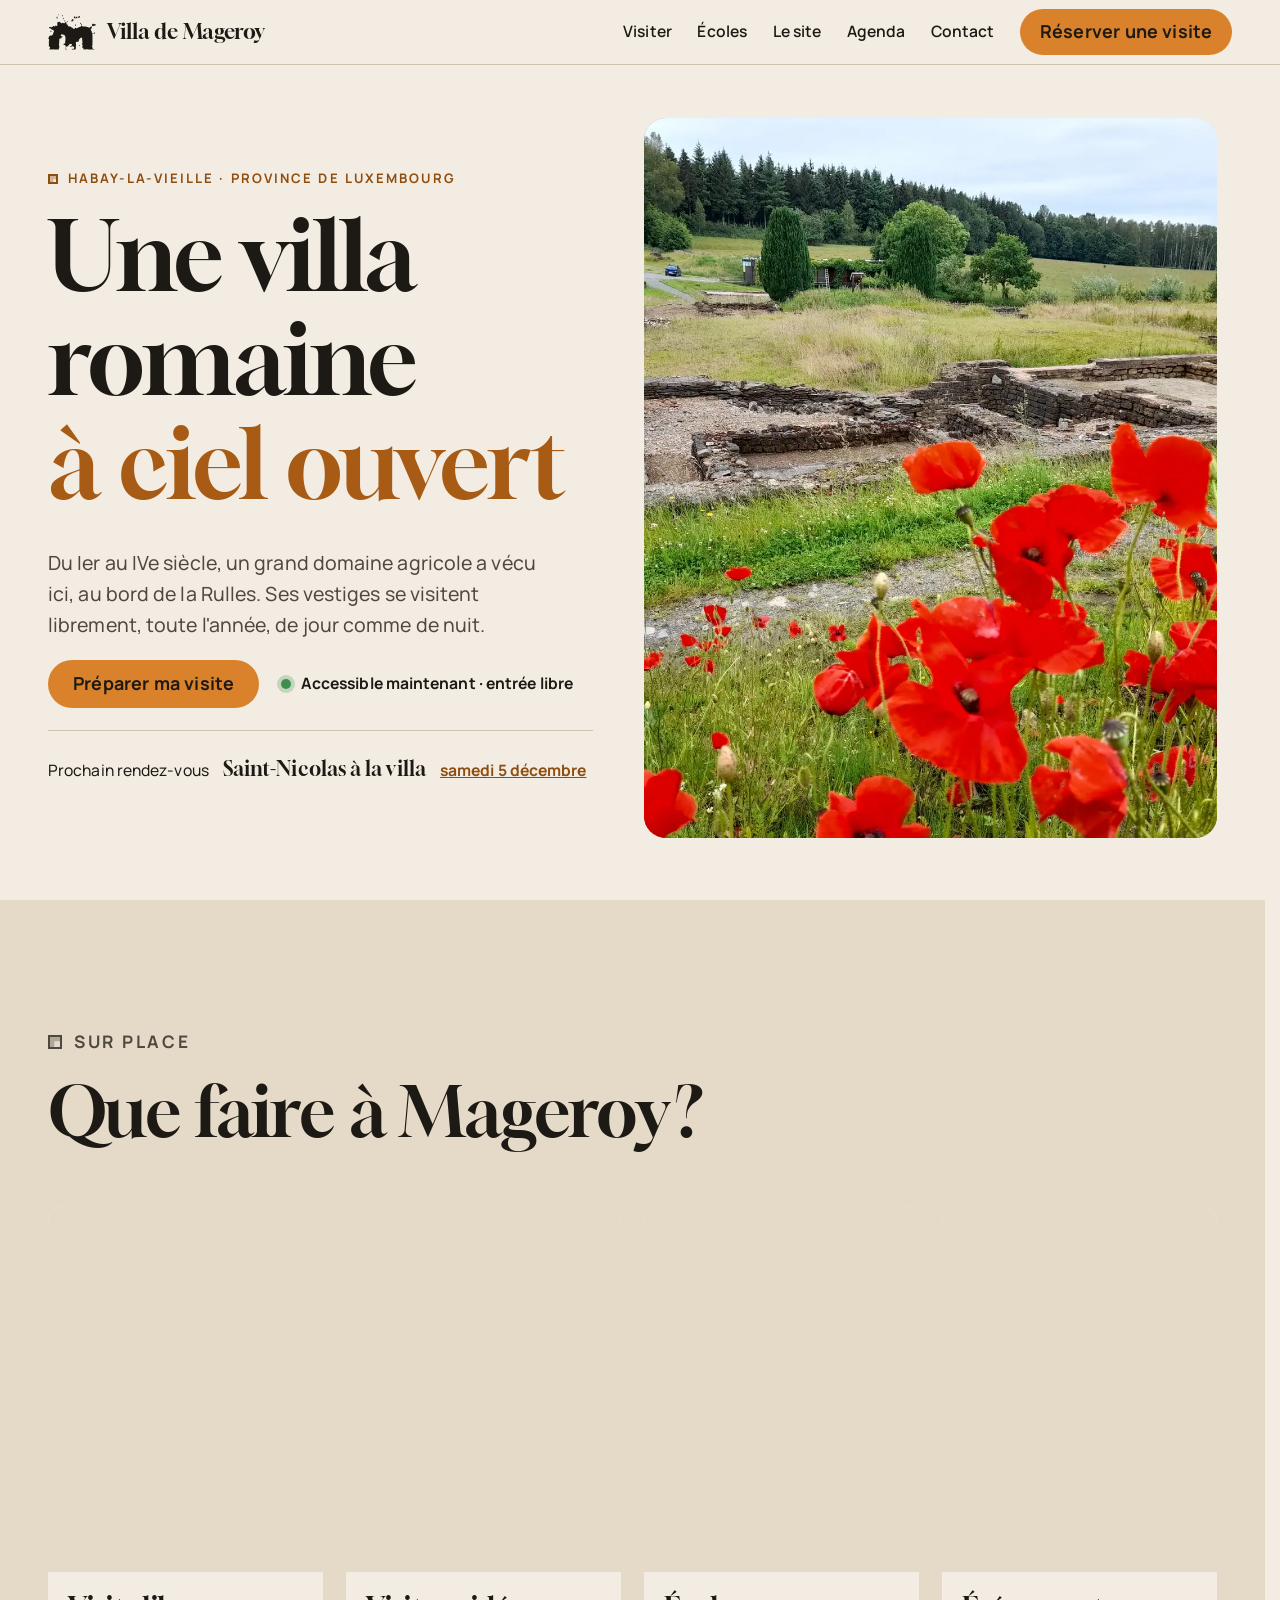
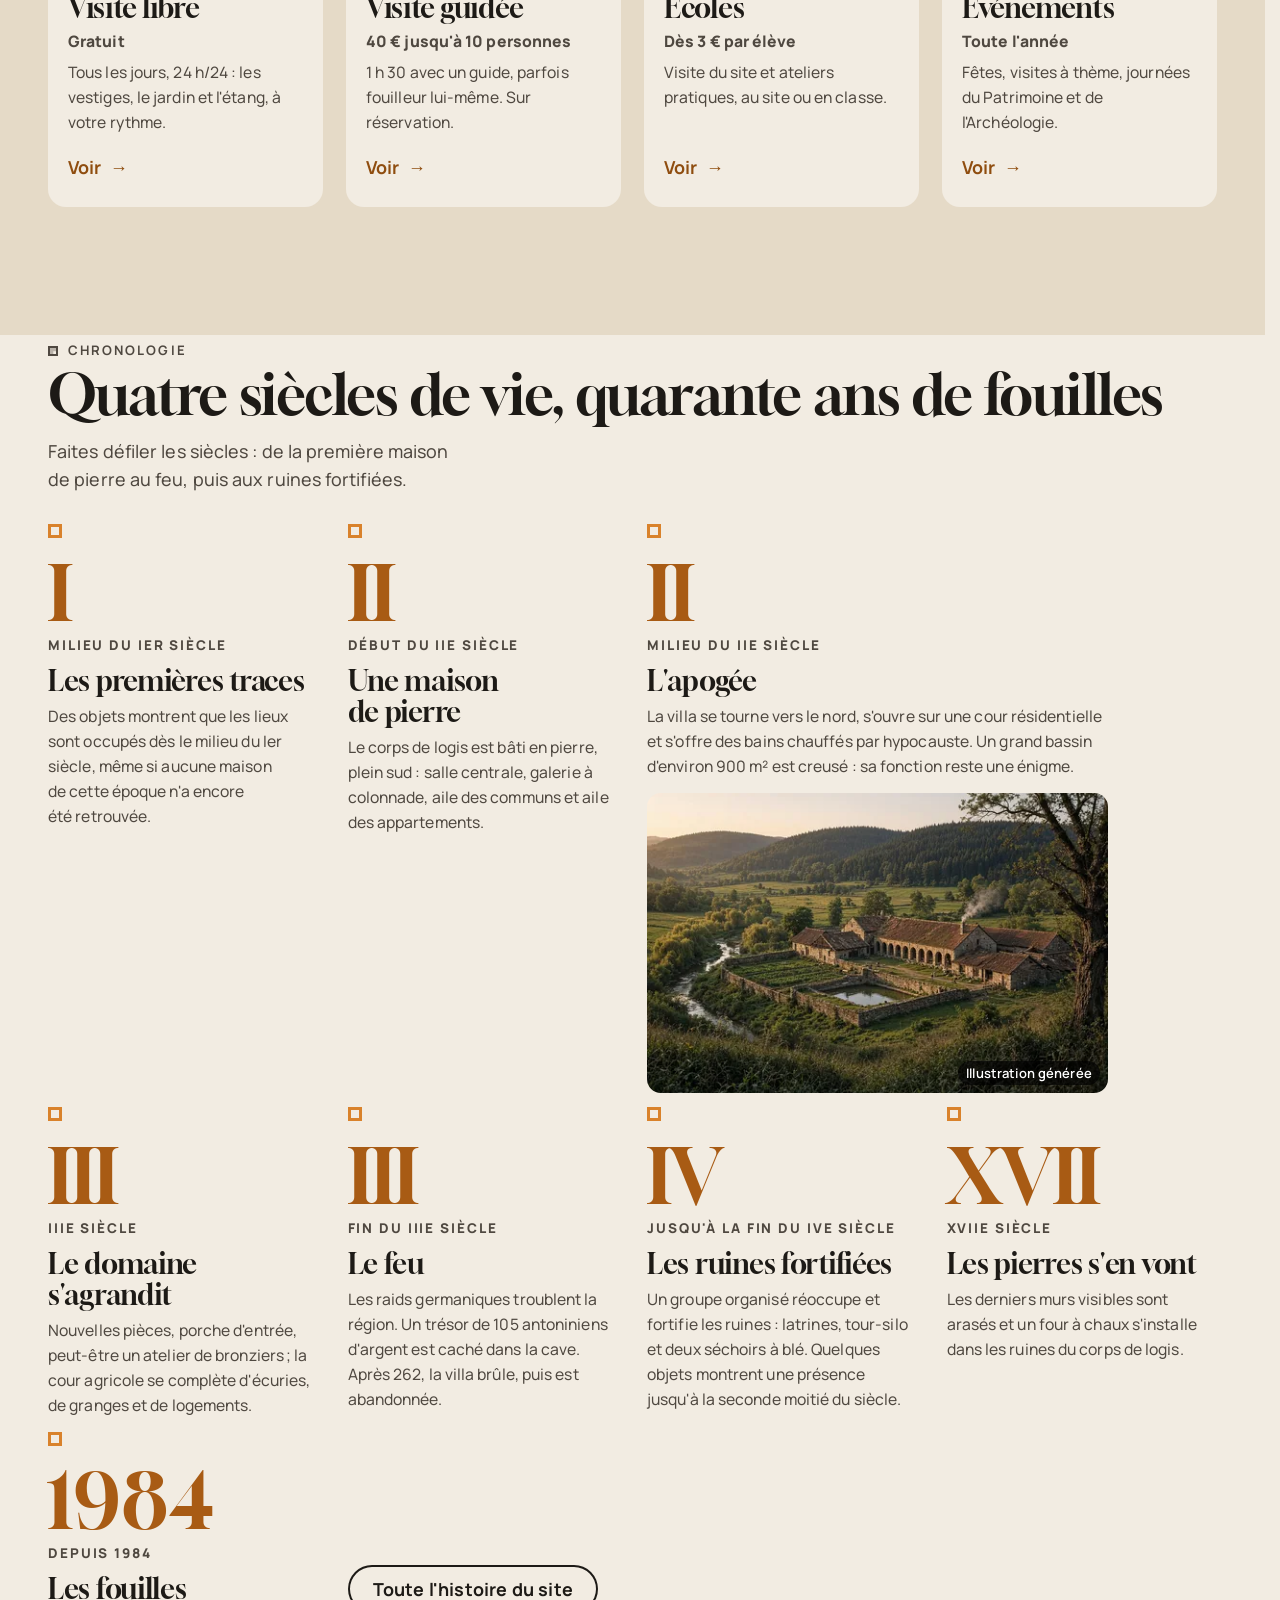
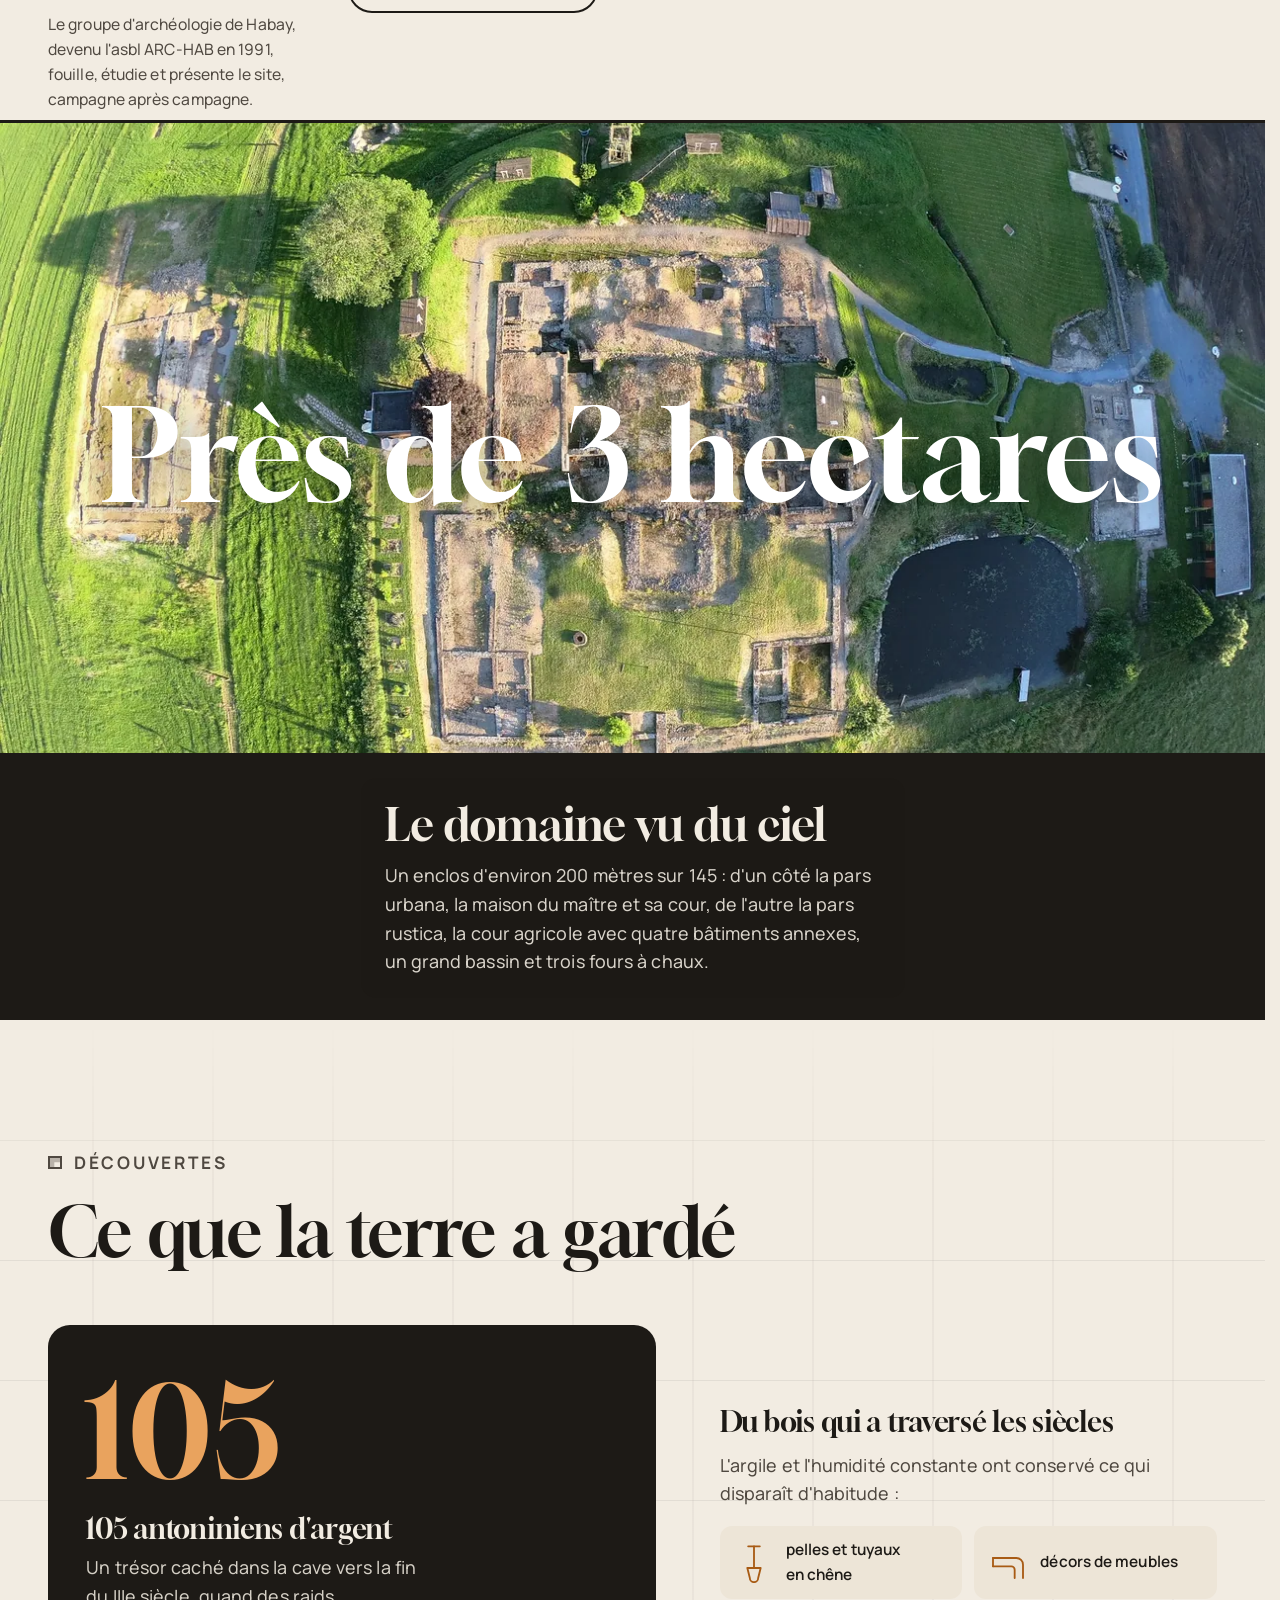
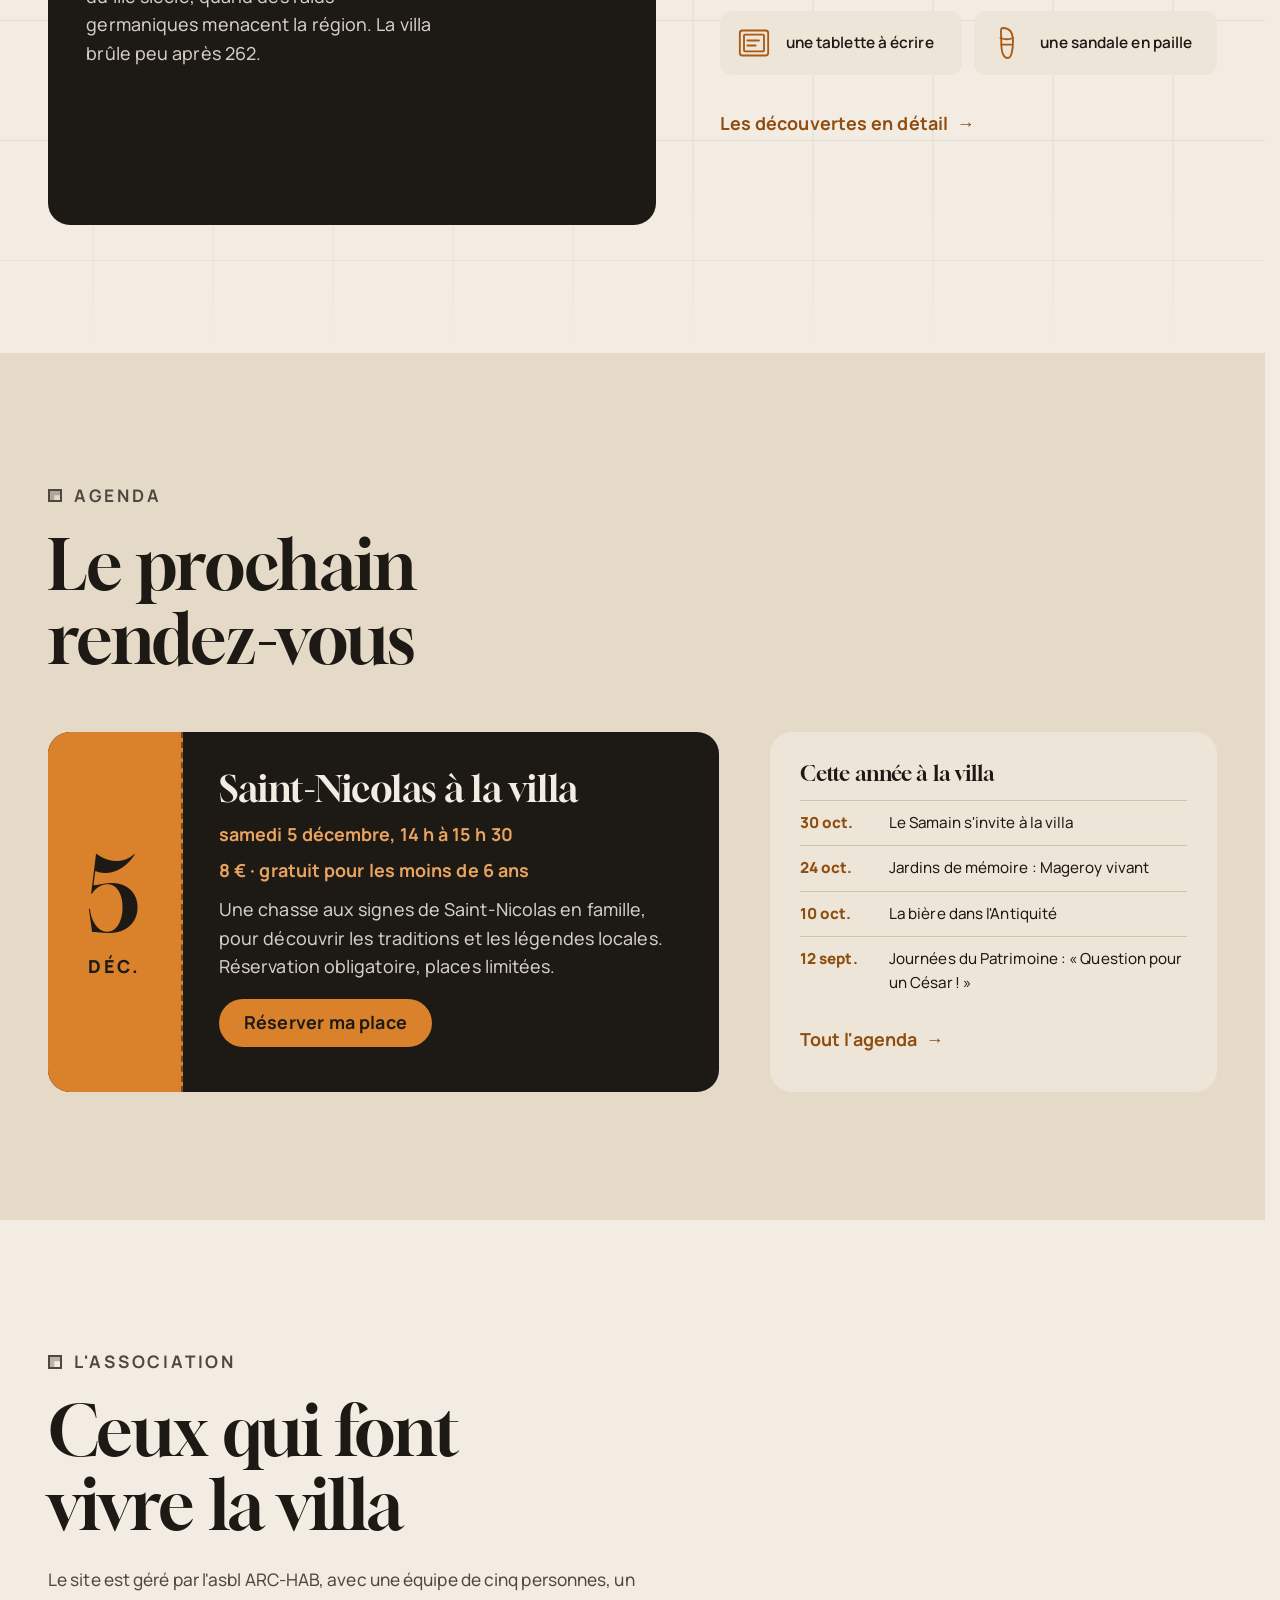
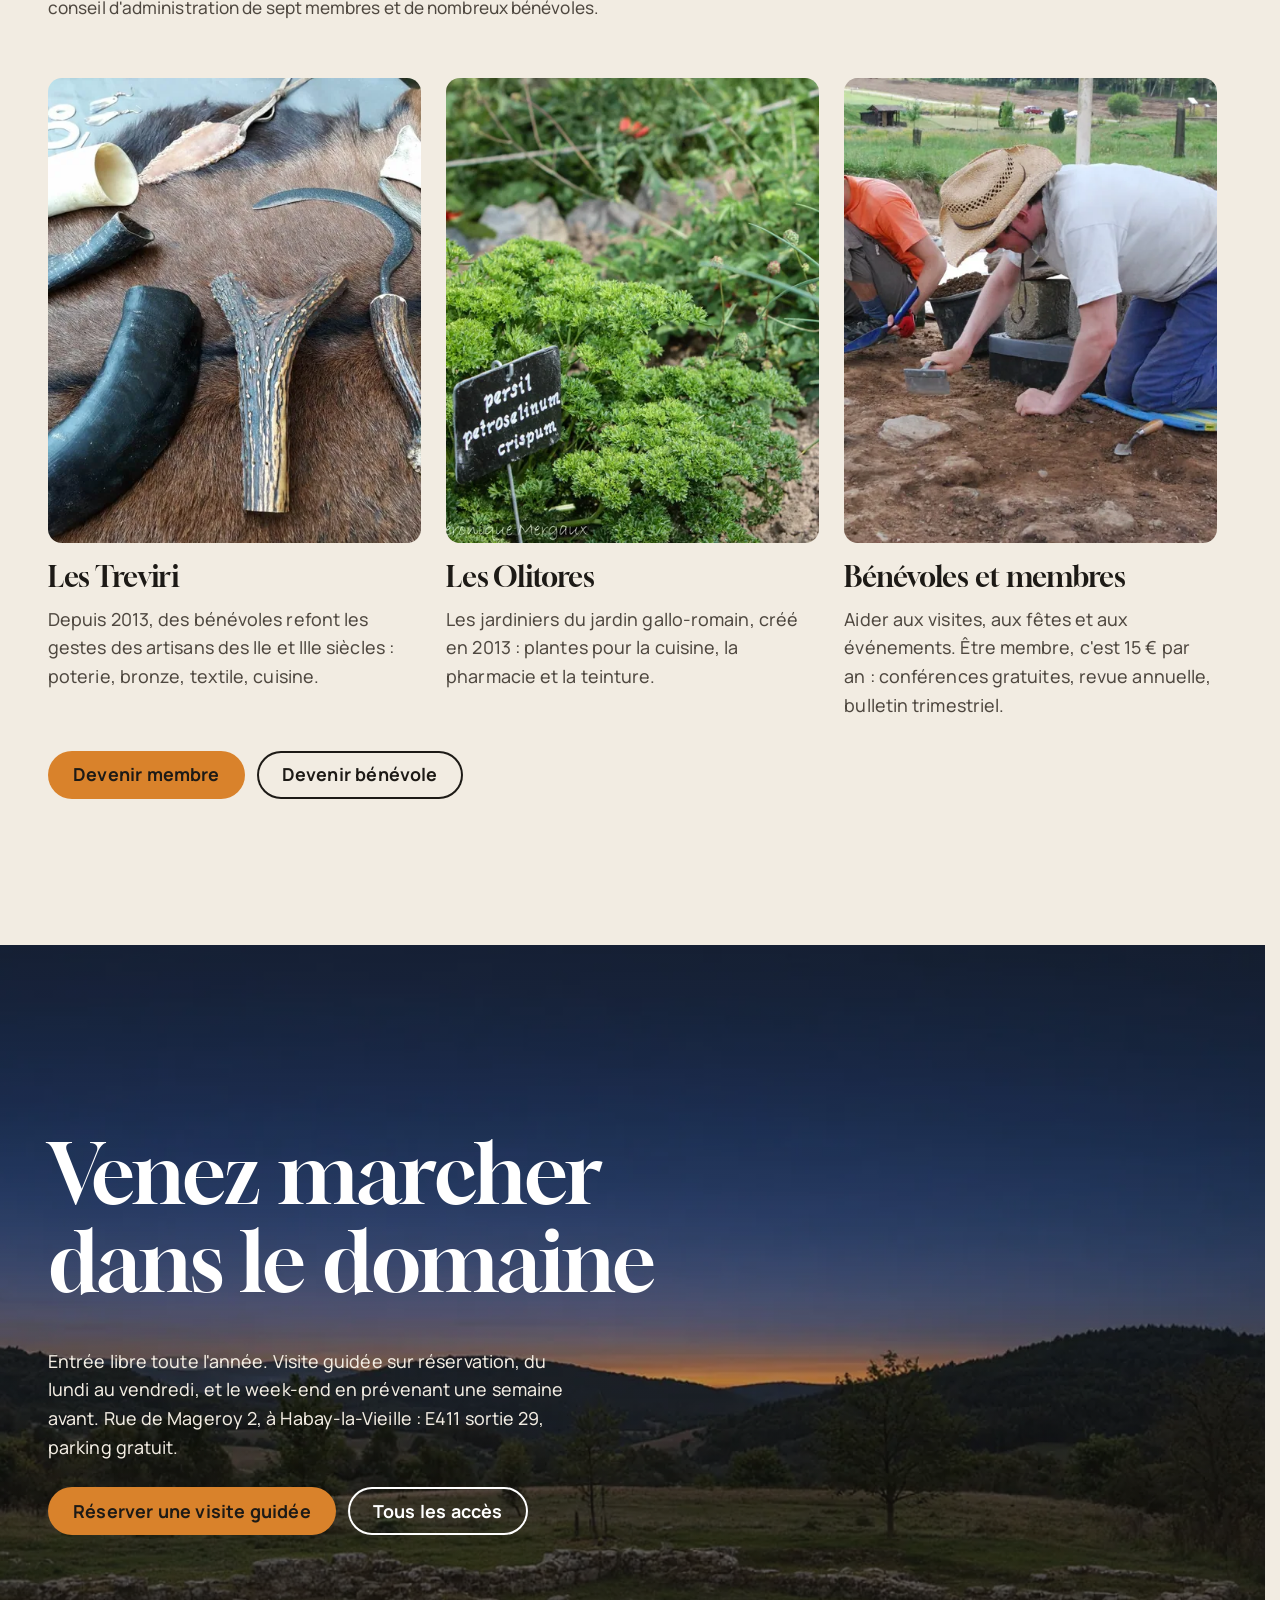
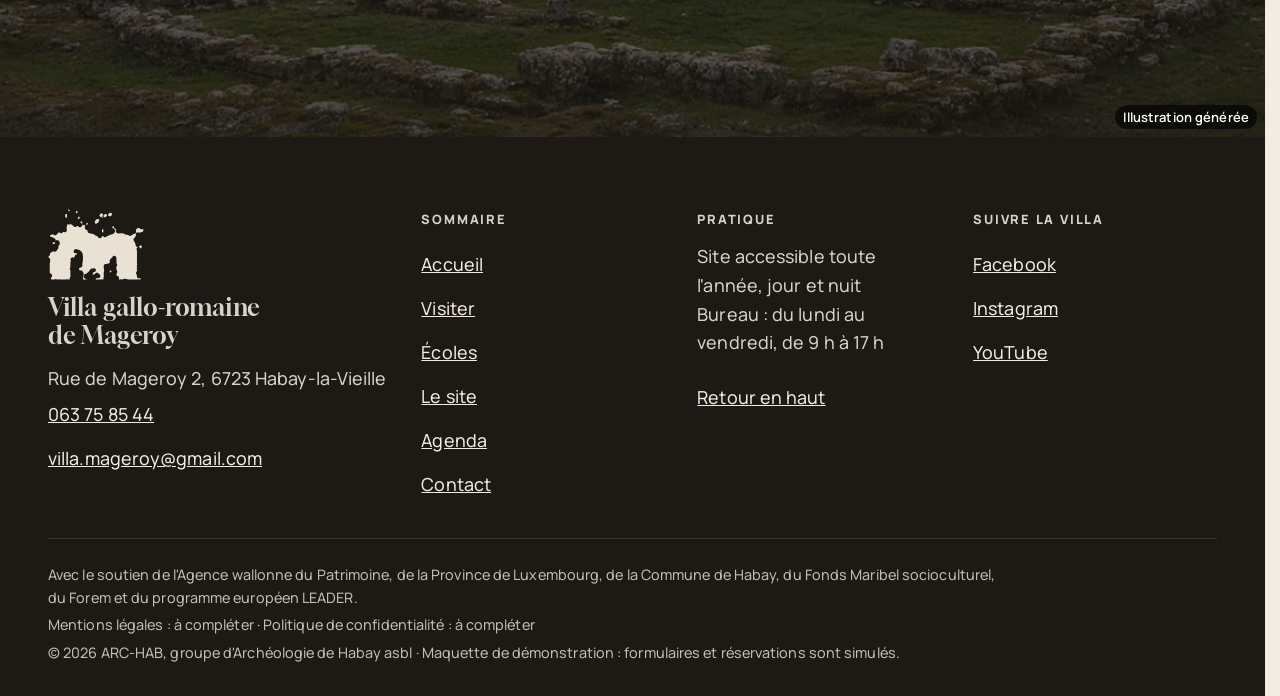
==== index.html @ de0de0d7 "Maquette v1" ====
<!doctype html>
<html lang="fr" data-v="1">
<head>
<meta charset="utf-8">
<meta name="viewport" content="width=device-width, initial-scale=1, viewport-fit=cover">
<title>Villa gallo-romaine de Mageroy, à Habay-la-Vieille : un site archéologique en accès libre</title>
<meta name="description" content="Les vestiges d&#39;un domaine agricole gallo-romain du Ier au IVe siècle, fouillé depuis 1984 par l&#39;asbl ARC-HAB. Entrée libre toute l&#39;année, visites guidées et ateliers scolaires.">
<meta name="robots" content="noindex, nofollow">
<link rel="canonical" href="https://villa-mageroy-maquette.vercel.app/">
<style>:root{--fond:#F2ECE2;--texte:#1D1A16;--voile-fond:#1D1A16;--ouverture-fond:#1D1A16;--menu-fond:#F2ECE2}:root { --entete-h: 72px; --barres-h: 0px; } html { background: var(--fond); color: var(--texte); scrollbar-gutter: stable; } body { margin: 0; background: var(--fond); } html.js:not(.secours):not([data-arrivee="retour"]) [data-anime] { opacity: 0; } html.js:not(.secours):not([data-arrivee="retour"]) [data-anime].vu { opacity: 1; } [data-voile] { position: fixed; inset: 0; z-index: 900; background: var(--voile-fond); transform: translateY(100%); visibility: hidden; pointer-events: none; } html[data-arrivee="voile"]:not(.voile-leve):not(.secours) [data-voile] { transform: none; visibility: visible; } html.secours [data-voile] { visibility: hidden !important; } .ouverture-panneau { position: fixed; inset: 0; z-index: 850; display: none; place-content: center; justify-items: center; background: var(--ouverture-fond, var(--voile-fond)); color: var(--fond); text-align: center; } html.js[data-arrivee="intro"]:not(.secours):not(.intro-finie) .ouverture-panneau { display: grid; } html.defilement-bloque, html.defilement-bloque body, html.js[data-arrivee="intro"]:not(.secours):not(.intro-finie), html.js[data-arrivee="intro"]:not(.secours):not(.intro-finie) body, html[data-arrivee="voile"]:not(.voile-leve):not(.secours), html[data-arrivee="voile"]:not(.voile-leve):not(.secours) body { overflow: hidden; } html.js[data-arrivee="intro"]:not(.secours):not(.intro-finie) { background-color: var(--ouverture-fond, var(--voile-fond)); } html[data-arrivee="voile"]:not(.voile-leve):not(.secours) { background-color: var(--voile-fond); }</style>
<script>(function () {
var d = document.documentElement, ss = null, ls = null;
try { ss = window.sessionStorage; ls = window.localStorage; } catch (e) {}
d.classList.add('js');
var nav = performance.getEntriesByType ? performance.getEntriesByType('navigation')[0] : null;
var type = nav ? nav.type : 'navigate';
var depart = null;
try { depart = JSON.parse(ss.getItem('socle:depart') || 'null'); ss.removeItem('socle:depart'); } catch (e) {}
if (depart && !(Date.now() - depart.t < 15000)) depart = null;
var mode = type === 'back_forward' ? 'retour' : type === 'reload' ? 'intro' : depart ? 'voile' : 'intro';
d.setAttribute('data-arrivee', mode);
if (mode === 'voile' && depart.couleur) d.style.setProperty('--voile-fond', depart.couleur);
if (type === 'reload' && 'scrollRestoration' in history) {
history.scrollRestoration = 'manual';
}
try {
var choisie = ls && ls.getItem('socle:langue');
var langue = (d.lang || '').slice(0, 2);
if (choisie && choisie !== langue && type === 'navigate' && !depart) {
var alt = document.querySelector('link[rel="alternate"][hreflang="' + choisie + '"]');
if (alt) location.replace(new URL(alt.href).pathname + location.search + location.hash);
}
} catch (e) {}
setTimeout(function () { if (!d.classList.contains('demarre')) d.classList.add('secours'); }, 2000);
})();</script>
<link rel="preload" href="/assets/fonts/gloock-400.woff2" as="font" type="font/woff2" crossorigin>
<link rel="preload" href="/assets/fonts/manrope-variable.woff2" as="font" type="font/woff2" crossorigin>
<link rel="stylesheet" href="/assets/css/socle.css?v=1">
<link rel="stylesheet" href="/assets/css/site.css?v=1">
<link rel="modulepreload" href="/assets/js/site.js?v=1">
<link rel="modulepreload" href="/assets/js/socle/index.js?v=1">
<script src="/assets/vendor/gsap.min.js" defer></script>
<script src="/assets/vendor/ScrollTrigger.min.js" defer></script>
<script src="/assets/vendor/SplitText.min.js" defer></script>
<script type="module" src="/assets/js/site.js?v=1"></script>
<meta name="theme-color" content="#F2ECE2">
<link rel="icon" href="/assets/images/favicon.svg" type="image/svg+xml">
<link rel="apple-touch-icon" href="/assets/images/apple-touch-icon.png">
<meta property="og:type" content="website">
<meta property="og:site_name" content="Villa de Mageroy">
<meta property="og:locale" content="fr_FR">
<meta property="og:title" content="Villa gallo-romaine de Mageroy, à Habay-la-Vieille : un site archéologique en accès libre">
<meta property="og:description" content="Les vestiges d&#39;un domaine agricole gallo-romain du Ier au IVe siècle, fouillé depuis 1984 par l&#39;asbl ARC-HAB. Entrée libre toute l&#39;année, visites guidées et ateliers scolaires.">
<meta property="og:url" content="https://villa-mageroy-maquette.vercel.app/">
<meta property="og:image" content="https://villa-mageroy-maquette.vercel.app/assets/partage/accueil-fr.jpg">
<meta property="og:image:width" content="1200">
<meta property="og:image:height" content="630">
<meta property="og:image:alt" content="La villa de Mageroy : vestiges et coquelicots, entrée libre toute l&#39;année">
<meta name="twitter:card" content="summary_large_image">
<script type="application/ld+json">{"@context":"https://schema.org","@type":"TouristAttraction","name":"Villa gallo-romaine de Mageroy","description":"Site archéologique d'un domaine agricole gallo-romain occupé du Ier au IVe siècle, fouillé par l'asbl ARC-HAB. Accès libre toute l'année.","isAccessibleForFree":true,"publicAccess":true,"openingHours":"Mo-Su 00:00-23:59","address":{"@type":"PostalAddress","streetAddress":"Rue de Mageroy 2","postalCode":"6723","addressLocality":"Habay-la-Vieille","addressCountry":"BE"},"geo":{"@type":"GeoCoordinates","latitude":49.715932,"longitude":5.615396},"telephone":"+32 63 75 85 44","email":"villa.mageroy@gmail.com","sameAs":["https://www.facebook.com/villagalloromainedemageroy/","https://instagram.com/villamageroy","https://www.youtube.com/@villademageroyahabaylaviei9904"],"organizer":{"@type":"NGO","name":"ARC-HAB, groupe d'Archéologie de Habay asbl","address":{"@type":"PostalAddress","streetAddress":"Rue d'Hoffschmidt 13","postalCode":"6720","addressLocality":"Habay-la-Neuve","addressCountry":"BE"}}}</script>
</head>
<body id="haut">
<div data-voile data-forme="carroyage" aria-hidden="true"><div class="voile-carres" aria-hidden="true"></div><div class="voile-contenu"><img src="/assets/images/logo-clair.svg" alt="" width="76" height="56"><span data-voile-libelle>Accueil</span></div></div>
<div class="ouverture-panneau" data-ouverture aria-hidden="true">
  <svg class="intro-m" viewBox="0 0 884 655" aria-hidden="true" data-ouverture-objet><path class="intro-m-corps" d="M834 647 L836 650 L852 650 L855 642 L850 640 L838 641ZM839 646 L842 644 L850 645 L848 647ZM446 636 L440 648 L442 650 L456 649 L457 639ZM446 646 L449 641 L452 641 L454 643 L452 646 L448 647ZM710 614 L697 624 L697 633 L702 638 L709 640 L715 638 L718 634 L717 620 L719 618ZM74 617 L86 618 L93 623 L97 621 L86 611 L83 611ZM747 596 L740 600 L732 608 L727 623 L731 631 L739 630 L750 636 L757 636 L770 629 L770 624 L764 618 L758 619 L755 616 L755 612 L758 607 L757 599 L755 596ZM786 587 L783 588 L767 606 L768 610 L772 611 L777 617 L780 628 L780 638 L784 644 L790 640 L792 623 L795 618 L796 601ZM702 588 L702 596 L706 600 L713 599 L724 604 L723 598 L711 587 L705 586ZM776 564 L773 565 L775 572 L774 581 L770 590 L764 594 L764 596 L778 581 L784 579 L789 580 L783 570ZM130 514 L130 524 L134 529 L153 531 L163 537 L179 537 L172 531 L172 528 L176 523 L158 524 L137 518 L131 513ZM409 487 L401 493 L401 515 L412 528 L416 536 L421 521 L420 509 L422 501 L426 496 L430 495 L428 492ZM135 489 L121 497 L117 496 L109 487 L102 488 L94 495 L77 494 L76 496 L80 497 L93 495 L101 499 L106 497 L126 498ZM100 444 L100 446 L120 448 L155 476 L172 466 L179 456 L179 454 L172 448 L160 442 L154 442 L133 451 L127 450 L123 444 L103 440ZM267 410 L265 408 L254 409 L251 413 L251 421 L256 422 L267 419ZM255 416 L258 412 L262 412 L264 414 L263 416 L260 417ZM853 336 L844 341 L837 348 L837 351 L844 354 L853 362 L858 363 L862 360 L863 339 L860 336ZM854 340 L858 340 L860 343 L859 356 L857 358 L844 349 L848 344ZM280 205 L272 205 L264 209 L258 215 L255 231 L259 239 L262 239 L267 233 L271 232 L282 217 L282 208ZM838 183 L834 182 L822 189 L817 198 L817 203 L819 205 L826 206 L831 202 L839 190ZM617 182 L613 188 L619 198 L624 198 L629 188 L625 184 L620 184ZM809 198 L812 213 L817 215 L833 213 L834 216 L839 218 L851 215 L854 212 L866 212 L872 209 L878 202 L879 189 L873 185 L863 187 L857 186 L850 193 L848 193 L848 183 L839 175 L831 175 L822 179 L815 185ZM876 193 L875 198 L872 201 L871 200 L873 196 L872 193 L868 193 L860 197 L859 204 L867 206 L862 209 L850 209 L849 211 L840 214 L837 212 L837 209 L844 203 L850 204 L850 198 L854 196 L859 190 L872 189ZM844 186 L844 196 L845 197 L835 210 L827 211 L816 210 L814 208 L813 199 L818 189 L823 184 L831 179 L835 178ZM271 165 L266 173 L266 177 L269 181 L271 190 L274 191 L281 184 L281 179 L278 171 L273 165ZM604 158 L600 158 L593 163 L592 171 L596 177 L602 178 L609 173 L608 161ZM603 163 L605 165 L605 170 L600 174 L596 170 L596 167 L600 163ZM332 159 L326 159 L298 181 L290 191 L290 199 L297 203 L302 201 L316 185 L326 179 L331 173 L333 167ZM18 244 L18 254 L21 257 L36 257 L44 251 L48 254 L43 255 L42 262 L45 265 L55 267 L57 259 L65 262 L59 266 L59 270 L69 279 L75 278 L78 288 L87 287 L97 290 L102 295 L109 314 L109 324 L95 346 L96 360 L100 369 L98 370 L91 368 L86 373 L79 387 L79 395 L81 398 L78 400 L67 401 L60 393 L54 391 L46 392 L37 396 L19 408 L17 434 L16 435 L12 432 L4 438 L4 445 L12 451 L16 448 L18 449 L18 459 L20 462 L20 483 L16 501 L16 516 L18 521 L16 526 L16 592 L30 598 L38 609 L38 621 L25 639 L26 644 L33 650 L60 650 L62 648 L53 643 L64 639 L81 640 L80 649 L82 650 L99 649 L99 640 L115 640 L115 649 L117 650 L161 650 L168 648 L176 650 L198 650 L200 648 L199 637 L207 624 L207 573 L206 565 L203 559 L194 552 L194 544 L203 543 L206 538 L207 511 L205 503 L209 483 L208 460 L210 457 L210 442 L213 440 L223 439 L225 446 L237 449 L244 441 L249 430 L249 427 L242 423 L247 416 L239 414 L232 408 L229 402 L230 396 L244 375 L244 365 L258 371 L290 378 L309 394 L317 407 L322 439 L321 482 L316 500 L316 527 L322 537 L316 544 L307 538 L291 543 L287 548 L286 557 L288 562 L296 566 L308 567 L315 560 L321 562 L320 577 L322 583 L326 587 L336 588 L337 592 L329 596 L329 601 L324 611 L323 650 L370 650 L365 648 L352 648 L340 641 L337 641 L332 646 L330 637 L331 632 L329 629 L329 612 L337 601 L355 594 L381 572 L388 558 L392 554 L391 543 L406 542 L407 548 L412 550 L420 547 L425 539 L427 540 L428 547 L435 551 L444 547 L448 553 L448 559 L441 564 L441 569 L433 580 L418 584 L416 586 L410 600 L416 606 L420 606 L426 600 L445 589 L453 581 L461 582 L460 591 L478 606 L482 618 L489 620 L489 631 L482 641 L474 636 L460 639 L459 649 L488 650 L490 648 L483 642 L495 640 L496 643 L502 648 L512 650 L510 645 L510 637 L514 626 L513 587 L517 571 L515 565 L516 556 L513 533 L511 532 L513 531 L516 511 L526 507 L538 505 L553 505 L562 501 L570 491 L568 472 L571 466 L590 448 L596 439 L604 433 L607 424 L618 424 L625 426 L626 440 L629 445 L632 504 L635 511 L644 517 L643 521 L637 522 L634 529 L628 536 L632 564 L638 578 L645 583 L644 587 L637 588 L632 594 L631 609 L634 617 L643 618 L654 614 L658 618 L661 624 L661 630 L654 634 L655 650 L662 649 L662 642 L666 640 L676 644 L678 649 L686 650 L688 648 L688 638 L696 645 L722 644 L726 639 L735 639 L736 640 L732 647 L734 650 L757 650 L759 648 L753 648 L752 645 L764 642 L765 649 L768 650 L820 649 L814 638 L814 631 L819 626 L818 609 L812 594 L804 593 L804 578 L814 579 L820 572 L818 553 L821 539 L817 532 L818 517 L821 512 L821 505 L819 501 L819 384 L816 375 L817 356 L815 348 L808 338 L806 324 L796 299 L790 291 L786 280 L780 275 L790 272 L799 264 L809 246 L808 229 L802 227 L783 233 L768 245 L766 254 L764 255 L756 247 L752 247 L730 237 L710 235 L700 228 L687 224 L676 223 L644 225 L629 221 L629 216 L624 203 L619 203 L611 221 L604 228 L585 235 L570 237 L562 244 L546 250 L535 258 L528 260 L520 268 L509 266 L507 264 L511 262 L512 256 L508 251 L501 249 L496 253 L494 259 L495 264 L501 266 L500 269 L491 276 L479 277 L473 269 L468 267 L451 250 L440 247 L433 240 L422 233 L388 224 L377 223 L369 218 L361 217 L358 211 L365 208 L364 196 L358 195 L348 188 L340 188 L336 191 L333 186 L339 177 L339 163 L342 154 L339 150 L333 151 L322 149 L315 154 L308 163 L300 168 L297 168 L290 174 L287 168 L274 157 L268 157 L259 164 L255 174 L245 174 L241 164 L223 145 L218 142 L210 141 L190 144 L185 143 L178 146 L174 154 L171 181 L174 199 L181 205 L181 208 L173 219 L161 222 L158 216 L139 210 L132 219 L132 222 L136 226 L135 229 L115 231 L111 221 L103 217 L94 217 L90 226 L96 231 L85 232 L76 239 L77 249 L51 249 L50 248 L54 244 L54 240 L48 235 L34 236ZM480 646 L472 647 L469 645 L468 647 L465 647 L463 643 L473 640ZM658 637 L663 635 L665 632 L675 633 L684 638 L684 645 L682 646 L680 641 L671 637 L661 638ZM82 602 L87 602 L99 610 L103 614 L106 621 L106 625 L97 632 L97 635 L95 637 L94 646 L85 645 L85 640 L88 637 L88 630 L84 626 L69 626 L66 623 L65 614 L76 605ZM40 600 L43 602 L46 608 L46 621 L60 629 L61 635 L59 637 L53 636 L47 633 L45 630 L39 629 L41 625 L41 605 L39 602ZM169 596 L176 596 L181 600 L181 610 L178 613 L174 614 L170 613 L165 606 L165 601ZM165 574 L172 574 L178 580 L178 585 L172 594 L168 594 L164 592 L156 585 L157 581ZM493 560 L498 569 L504 575 L504 577 L500 586 L496 590 L495 606 L493 613 L490 616 L487 616 L485 614 L485 611 L481 602 L476 597 L477 596 L482 597 L487 604 L488 588 L494 579 L489 570 L487 576 L484 579 L476 583 L473 586 L468 586 L467 591 L464 588 L465 582 L471 576 L478 573 L486 561ZM460 562 L461 571 L455 578 L449 578 L441 586 L435 589 L434 588 L428 591 L427 588 L424 587 L437 583 L441 579 L444 573 L444 568 L450 564 L452 560 L458 560ZM115 560 L123 561 L129 569 L135 563 L139 563 L147 568 L146 577 L136 582 L138 585 L145 588 L145 594 L143 598 L141 599 L138 598 L133 593 L131 588 L126 587 L119 594 L119 601 L124 602 L128 606 L132 614 L134 614 L136 617 L136 630 L131 637 L132 644 L139 642 L146 642 L151 640 L146 619 L148 613 L152 611 L156 613 L162 613 L168 618 L181 618 L184 620 L186 625 L190 629 L197 628 L198 630 L196 633 L196 645 L194 647 L193 640 L185 640 L184 646 L164 645 L163 646 L133 646 L131 647 L119 645 L119 640 L121 637 L121 633 L124 625 L122 621 L114 615 L110 606 L102 600 L102 592 L105 589 L115 587 L115 584 L110 577 L110 567ZM84 557 L89 557 L94 560 L94 567 L90 572 L85 572 L80 567 L80 562ZM737 547 L742 547 L747 551 L751 558 L751 563 L749 565 L739 564 L733 560 L733 552ZM816 544 L815 549 L816 569 L811 574 L801 574 L800 580 L794 583 L801 593 L801 597 L808 597 L811 602 L804 603 L804 611 L807 614 L806 618 L812 620 L813 619 L812 614 L814 612 L815 613 L816 622 L811 627 L811 642 L813 645 L812 646 L801 646 L800 645 L805 641 L806 629 L802 627 L800 628 L799 631 L800 636 L799 644 L801 646 L800 647 L769 646 L768 641 L772 638 L769 640 L760 639 L756 641 L749 641 L748 647 L738 647 L737 646 L739 642 L743 641 L739 639 L739 636 L722 636 L718 641 L711 642 L698 641 L692 635 L689 634 L689 621 L692 616 L691 612 L682 610 L677 611 L675 608 L677 596 L668 598 L665 601 L663 607 L658 611 L648 611 L642 614 L638 614 L634 605 L635 598 L641 591 L648 590 L649 588 L652 589 L648 583 L648 579 L641 574 L642 570 L652 575 L657 580 L658 584 L665 590 L669 586 L676 586 L676 575 L679 570 L683 566 L693 562 L698 562 L707 565 L717 571 L724 579 L729 581 L733 572 L747 574 L750 576 L752 583 L756 587 L758 586 L761 587 L767 576 L765 570 L765 562 L770 556 L779 555 L789 564 L794 572 L798 567 L807 566 L812 570 L811 566 L812 551 L815 543ZM633 543 L636 544 L637 555 L635 558 L632 546ZM302 543 L307 543 L317 549 L316 556 L311 557 L306 563 L299 562 L306 557 L309 551 L303 547 L303 545 L301 544ZM88 537 L91 534 L97 534 L103 540 L103 545 L97 548 L92 547 L89 543ZM447 534 L448 539 L444 544 L439 544 L436 546 L432 544 L430 541 L430 539 L433 536 L439 533ZM36 532 L38 532 L43 536 L43 541 L40 544 L35 544 L30 539 L30 537ZM781 531 L785 531 L788 535 L789 543 L785 547 L780 546 L776 538 L777 534ZM483 531 L483 537 L479 542 L476 542 L472 539 L468 539 L465 542 L462 550 L459 550 L452 543 L451 538 L455 532 L463 525 L472 525ZM99 523 L101 521 L110 522 L117 532 L117 537 L114 539 L108 539 L102 535 L98 529ZM453 504 L456 506 L456 511 L447 530 L445 531 L433 516 L440 506 L445 504ZM547 499 L550 501 L549 502 L534 502 L513 507 L510 527 L508 528 L507 531 L498 532 L507 534 L510 537 L512 552 L513 574 L510 583 L511 622 L507 633 L507 644 L506 645 L499 639 L505 634 L508 624 L508 608 L506 597 L507 585 L510 576 L510 569 L508 563 L509 559 L508 542 L501 542 L493 539 L488 535 L487 531 L488 528 L494 523 L508 523 L508 502 L509 501 L528 501 L536 499ZM42 495 L48 496 L61 503 L61 506 L55 511 L56 514 L66 517 L79 514 L91 514 L93 518 L92 523 L90 525 L85 526 L87 529 L86 536 L81 539 L75 546 L72 546 L69 543 L68 528 L67 526 L63 524 L57 543 L54 546 L51 546 L49 544 L47 533 L40 521 L36 517 L36 506ZM407 479 L414 479 L431 484 L435 487 L439 494 L438 500 L435 503 L430 504 L428 512 L429 523 L426 535 L421 536 L417 543 L412 545 L410 544 L410 539 L407 537 L404 531 L395 523 L393 518 L394 509 L392 502 L393 499 L392 491 L399 483ZM57 467 L62 466 L65 467 L69 471 L66 479 L60 480 L52 475ZM753 461 L759 463 L763 468 L763 473 L760 477 L751 476 L748 473 L748 465ZM567 461 L568 463 L565 468 L565 485 L563 486 L561 483 L560 477 L561 468ZM762 460 L768 455 L774 456 L778 460 L779 465 L778 470 L773 472 L766 471 L761 464ZM75 451 L81 452 L85 456 L85 468 L82 472 L78 472 L75 470 L71 463 L71 456 L72 453ZM43 443 L51 441 L55 445 L56 452 L52 457 L48 457 L42 453ZM8 441 L12 438 L16 438 L18 440 L18 444 L11 445ZM91 442 L93 437 L100 431 L108 431 L126 435 L131 437 L133 439 L133 442 L150 434 L159 433 L171 437 L179 442 L184 447 L186 446 L190 451 L185 463 L174 475 L171 476 L164 482 L155 485 L145 480 L117 456 L93 454 L91 451ZM238 425 L244 430 L239 440 L235 444 L231 444 L227 440 L227 435 L235 426ZM227 409 L236 418 L230 422 L224 429 L222 429 L219 425 L219 418 L221 413 L225 409ZM574 348 L584 345 L590 349 L593 355 L592 359 L593 370 L597 371 L602 376 L604 376 L607 380 L622 391 L626 396 L629 402 L629 405 L635 416 L637 467 L638 468 L640 503 L658 514 L668 524 L671 525 L677 531 L682 540 L688 537 L695 537 L703 540 L709 540 L716 547 L717 550 L715 552 L710 553 L698 544 L688 545 L682 551 L674 551 L667 547 L663 543 L662 539 L654 533 L644 531 L641 534 L637 533 L642 524 L652 524 L660 527 L655 522 L647 517 L647 513 L638 507 L635 500 L632 441 L629 436 L628 422 L625 421 L625 417 L621 410 L619 403 L614 396 L607 392 L592 379 L584 375 L572 375 L564 378 L572 384 L579 397 L584 397 L581 393 L581 386 L589 384 L593 386 L592 388 L593 393 L588 396 L603 397 L606 400 L606 407 L600 412 L604 420 L601 429 L593 435 L591 432 L595 429 L595 423 L591 417 L589 410 L591 405 L587 405 L583 407 L575 406 L570 401 L566 392 L556 384 L553 378 L555 373 L571 365 L571 352ZM752 340 L755 338 L763 339 L768 344 L769 350 L766 353 L762 354 L753 352 L750 348ZM443 335 L449 335 L453 340 L453 347 L448 352 L443 352 L439 349 L439 339ZM231 329 L235 332 L237 336 L238 346 L244 355 L258 359 L272 367 L288 369 L297 373 L300 377 L304 379 L305 381 L307 381 L317 391 L324 401 L328 421 L328 431 L330 443 L328 484 L323 505 L325 523 L331 531 L340 521 L344 520 L348 525 L348 529 L345 536 L338 543 L331 546 L331 569 L329 579 L335 576 L342 551 L346 548 L355 546 L356 532 L359 529 L362 529 L369 534 L368 549 L374 555 L378 553 L384 544 L387 546 L388 551 L385 554 L379 565 L373 564 L368 561 L361 553 L349 556 L342 581 L339 584 L330 584 L325 579 L324 575 L325 559 L323 558 L323 544 L326 539 L325 531 L320 525 L320 509 L319 508 L320 498 L324 486 L325 435 L320 403 L312 390 L294 375 L290 373 L262 368 L258 365 L249 362 L240 362 L241 371 L237 375 L233 385 L227 392 L226 401 L220 409 L213 423 L210 436 L207 438 L207 453 L205 456 L206 479 L202 499 L203 534 L199 540 L190 541 L186 540 L191 550 L191 556 L200 563 L203 569 L204 614 L202 615 L200 610 L191 610 L187 606 L190 597 L201 596 L200 569 L185 557 L180 546 L161 545 L151 539 L126 535 L122 526 L123 508 L121 505 L108 505 L103 508 L99 508 L94 504 L75 505 L70 503 L67 500 L67 495 L75 484 L78 484 L83 487 L91 487 L92 486 L89 484 L90 479 L98 481 L110 478 L113 479 L120 487 L132 481 L138 481 L150 488 L147 492 L141 495 L133 502 L140 510 L160 516 L174 514 L179 515 L186 520 L186 524 L182 529 L190 533 L200 535 L201 514 L199 511 L193 508 L188 503 L188 499 L190 497 L199 496 L202 490 L201 436 L202 426 L204 423 L205 417 L210 406 L235 374 L233 367 L228 366 L220 357 L220 351 L224 345 L223 338 L224 334 L228 329ZM497 321 L505 322 L509 329 L508 333 L502 339 L498 339 L491 330 L491 325ZM682 325 L685 321 L691 320 L697 324 L698 329 L691 334 L687 334 L683 331ZM652 317 L655 319 L657 323 L656 333 L650 341 L642 341 L637 337 L636 330 L644 319 L648 317ZM639 307 L642 313 L628 328 L623 328 L618 322 L618 317 L620 313 L626 307 L629 306ZM732 303 L740 303 L743 306 L744 313 L741 318 L734 319 L729 314 L728 307ZM157 281 L164 287 L166 293 L166 309 L164 313 L158 319 L151 320 L144 317 L140 313 L138 307 L138 297 L144 285 L152 281ZM626 279 L631 279 L636 283 L636 285 L632 290 L626 291 L623 288 L622 283ZM737 278 L741 275 L749 274 L753 277 L755 280 L755 283 L750 288 L741 288 L736 283ZM610 271 L617 272 L619 275 L618 282 L615 285 L611 285 L606 282 L606 275ZM686 277 L688 274 L695 270 L699 269 L709 270 L714 275 L715 282 L712 286 L708 288 L690 288 L686 284ZM564 269 L575 269 L578 273 L578 282 L572 288 L567 289 L562 285 L561 272ZM252 265 L256 265 L261 271 L260 276 L256 280 L252 280 L247 276 L247 271ZM64 268 L68 266 L69 263 L76 263 L81 268 L81 272 L78 275 L72 275ZM652 261 L654 260 L660 261 L663 268 L667 269 L670 272 L671 279 L667 284 L660 285 L655 281 L654 275 L649 266ZM119 263 L124 259 L128 258 L133 259 L138 263 L147 260 L153 264 L153 268 L138 277 L134 277 L129 270 L126 271 L120 270ZM52 256 L53 261 L49 262 L46 259 L51 258ZM502 254 L504 254 L507 259 L504 260 L503 262 L500 262 L499 257ZM677 254 L680 253 L684 254 L693 262 L693 267 L690 271 L683 272 L675 266 L674 258ZM49 242 L46 248 L40 248 L34 253 L23 253 L21 250 L21 248 L26 244 L38 239 L46 239ZM186 232 L191 233 L194 237 L193 243 L190 246 L185 245 L183 242 L183 236ZM337 195 L344 191 L350 196 L360 199 L361 205 L357 207 L353 204 L345 205 L341 204 L337 200ZM21 414 L28 407 L50 395 L56 396 L63 404 L67 405 L69 413 L74 414 L86 402 L82 391 L89 377 L93 373 L102 373 L105 376 L110 378 L103 370 L103 364 L99 356 L99 348 L112 328 L112 310 L108 297 L105 291 L101 287 L97 285 L80 283 L79 280 L80 277 L87 275 L95 276 L98 271 L97 259 L92 255 L85 252 L81 248 L80 242 L89 235 L99 235 L100 233 L99 226 L96 224 L98 220 L104 222 L110 227 L111 234 L137 233 L139 232 L138 219 L141 215 L154 219 L156 221 L156 224 L161 226 L159 230 L153 233 L168 233 L176 225 L176 223 L181 218 L184 210 L186 209 L184 206 L184 201 L177 195 L177 188 L174 177 L176 172 L177 158 L182 149 L187 147 L194 147 L201 145 L214 145 L219 148 L231 161 L230 163 L215 149 L197 150 L182 156 L179 171 L179 183 L181 192 L198 208 L215 207 L223 203 L233 195 L236 188 L237 179 L231 167 L232 163 L238 168 L241 177 L245 178 L245 187 L243 195 L235 205 L238 208 L238 214 L234 219 L226 219 L224 217 L225 211 L217 215 L201 217 L197 216 L198 222 L207 222 L215 224 L230 244 L234 246 L241 253 L251 243 L247 236 L247 222 L249 214 L257 203 L266 199 L264 196 L262 187 L257 179 L259 177 L262 168 L270 161 L272 161 L284 172 L285 176 L289 178 L294 177 L301 171 L308 169 L323 154 L325 153 L336 154 L337 155 L336 173 L330 181 L330 186 L320 193 L303 211 L298 212 L290 209 L291 219 L283 230 L290 230 L308 222 L314 223 L344 222 L346 217 L349 214 L354 214 L357 220 L365 221 L373 226 L384 227 L418 236 L421 239 L429 243 L436 250 L447 253 L464 270 L469 272 L475 280 L480 280 L493 300 L505 288 L516 285 L520 280 L521 273 L532 263 L539 261 L550 253 L558 251 L566 247 L574 240 L589 238 L608 231 L614 225 L621 210 L625 218 L625 224 L640 228 L683 227 L696 231 L706 238 L726 240 L748 250 L752 250 L760 258 L766 259 L769 258 L771 249 L781 240 L791 234 L804 232 L806 234 L806 242 L802 248 L801 247 L803 241 L801 237 L795 237 L788 239 L779 246 L775 261 L780 265 L787 263 L790 264 L786 269 L777 271 L777 279 L783 284 L787 295 L793 303 L803 328 L805 342 L813 355 L813 379 L816 388 L816 505 L817 506 L817 510 L815 513 L814 536 L817 543 L816 544 L807 537 L807 530 L811 524 L810 516 L815 509 L813 503 L812 385 L807 372 L807 354 L801 340 L799 324 L795 317 L791 305 L780 291 L779 288 L771 281 L764 272 L760 265 L745 251 L728 244 L708 244 L700 253 L696 253 L691 249 L689 245 L689 234 L690 233 L683 231 L668 232 L670 237 L676 243 L676 246 L672 249 L665 250 L660 249 L655 244 L655 234 L656 233 L654 231 L646 232 L650 239 L650 245 L640 254 L637 254 L630 246 L629 236 L632 232 L631 231 L627 231 L623 236 L618 238 L614 238 L609 234 L592 241 L576 244 L569 250 L553 257 L547 258 L531 272 L527 286 L520 293 L511 295 L506 298 L497 309 L490 309 L487 307 L472 283 L448 257 L444 257 L437 254 L417 239 L363 227 L359 227 L357 232 L346 232 L342 230 L341 231 L307 231 L299 236 L290 239 L283 239 L282 244 L278 251 L271 253 L261 253 L256 251 L251 255 L247 261 L235 260 L230 254 L224 250 L210 232 L203 230 L198 231 L191 229 L186 232 L183 231 L174 240 L170 242 L167 241 L118 241 L117 242 L115 241 L92 241 L87 242 L90 245 L100 250 L104 254 L107 265 L106 276 L110 278 L115 278 L120 281 L119 289 L116 292 L109 293 L112 298 L117 314 L118 325 L104 347 L104 351 L109 363 L119 375 L119 382 L114 386 L106 386 L100 384 L96 380 L93 379 L89 389 L96 397 L96 404 L89 414 L78 423 L68 424 L60 418 L61 416 L57 405 L52 400 L49 400 L32 409 L27 414 L28 470 L27 471 L27 485 L23 503 L23 512 L30 515 L32 523 L27 529 L23 530 L23 588 L33 591 L36 594 L35 596 L28 592 L22 591 L19 588 L19 530 L21 523 L23 521 L21 520 L19 512 L19 505 L23 487 L23 458 L21 455 L21 445 L18 442 L18 439 L20 438ZM367 131 L363 128 L359 128 L353 135 L350 142 L351 145 L365 143 L369 137ZM362 133 L364 137 L361 140 L357 140 L356 139 L357 137ZM303 114 L299 121 L299 128 L310 133 L314 133 L315 121 L313 116ZM307 118 L311 122 L312 125 L311 128 L303 125Z" fill-rule="evenodd"/><g class="intro-m-pierres"><path class="pierre" d="M469 94 L467 93 L450 94 L444 96 L440 100 L431 117 L431 126 L432 130 L435 133 L444 135 L448 134 L457 127 L460 126 L466 120 L468 116 L468 110 L471 104 L471 97Z" style="--px:452;--py:114"/><path class="pierre" d="M582 37 L573 34 L567 36 L560 42 L554 54 L555 59 L560 65 L564 67 L574 67 L579 64 L586 57 L590 51 L589 44Z" style="--px:572;--py:51"/><path class="pierre" d="M485 42 L479 48 L475 58 L475 62 L477 66 L487 75 L491 75 L495 72 L497 72 L498 77 L500 79 L504 80 L509 73 L507 71 L503 70 L499 71 L498 68 L505 57 L506 53 L505 47 L498 41Z" style="--px:492;--py:61"/><path class="pierre" d="M537 47 L529 45 L517 52 L512 57 L511 60 L512 70 L521 75 L528 75 L537 70 L540 67 L543 59 L542 52Z" style="--px:528;--py:60"/><path class="pierre" d="M168 46 L164 47 L160 51 L158 61 L158 70 L167 82 L171 82 L174 79 L173 77 L173 70 L175 64 L174 54 L176 49 L174 47Z" style="--px:168;--py:64"/><path class="pierre" d="M502 185 L498 189 L497 210 L500 214 L504 216 L508 216 L508 212 L510 207 L510 192 L505 186Z" style="--px:504;--py:201"/><path class="pierre" d="M66 311 L61 307 L51 306 L44 311 L42 316 L42 320 L48 324 L58 322 L66 314Z" style="--px:54;--py:316"/><path class="pierre" d="M272 20 L264 19 L258 22 L256 29 L257 38 L260 40 L263 40 L267 35 L274 31Z" style="--px:266;--py:30"/><path class="pierre" d="M289 71 L281 72 L280 76 L277 79 L274 88 L275 92 L283 92 L288 89 L292 78 L292 74Z" style="--px:284;--py:82"/><path class="pierre" d="M654 639 L655 650 L660 650 L660 640 L664 638 L669 638 L678 642 L681 645 L680 650 L686 650 L685 641 L682 638 L674 634 L662 633 L657 635Z" style="--px:670;--py:642"/><path class="pierre" d="M580 568 L573 570 L569 573 L568 577 L569 578 L569 583 L572 585 L579 584 L584 579 L584 575Z" style="--px:576;--py:577"/><path class="pierre" d="M189 5 L186 8 L184 14 L196 21 L199 14 L198 6 L193 4Z" style="--px:192;--py:13"/><path class="pierre" d="M856 568 L850 570 L847 573 L846 577 L851 583 L855 583 L859 581 L860 574 L859 570Z" style="--px:854;--py:576"/><path class="pierre" d="M862 262 L856 259 L849 262 L848 266 L849 272 L852 273 L859 271 L862 266Z" style="--px:856;--py:266"/><path class="pierre" d="M249 482 L244 485 L245 494 L248 496 L253 496 L256 492 L256 485 L252 482Z" style="--px:250;--py:490"/><path class="pierre" d="M836 287 L836 294 L837 295 L846 296 L850 294 L850 291 L847 285 L840 284Z" style="--px:844;--py:290"/><path class="pierre" d="M162 114 L157 120 L157 122 L162 125 L166 126 L169 125 L172 121 L172 118 L168 114Z" style="--px:165;--py:120"/><path class="pierre" d="M287 46 L280 49 L280 57 L281 58 L288 59 L291 57 L293 52Z" style="--px:287;--py:53"/><path class="pierre" d="M97 148 L96 154 L98 156 L108 156 L109 152 L107 147 L100 146Z" style="--px:103;--py:152"/><path class="pierre" d="M526 143 L523 146 L522 153 L530 155 L532 153 L533 147 L532 144Z" style="--px:528;--py:150"/><path class="pierre" d="M395 647 L395 650 L417 650 L418 649 L417 646 L411 647 L410 646 L398 645Z" style="--px:407;--py:648"/></g></svg>
  <p class="ouverture-nom">Villa romaine de Mageroy</p>
</div>
<a class="evitement" href="#contenu">Aller au contenu</a>
<header data-entete>
  <div class="entete-rangee">
    <a class="entete-logo" href="/" data-libelle="Accueil" aria-current="page">
      <img src="/assets/images/logo.svg" alt="" width="48" height="36"><span>Villa de Mageroy</span>
    </a>
    <nav data-nav aria-label="Navigation principale">
      <ul><li><a href="/visiter" data-libelle="Visiter">Visiter</a></li><li><a href="/ecoles" data-libelle="Écoles">Écoles</a></li><li><a href="/le-site" data-libelle="Le site">Le site</a></li><li><a href="/agenda" data-libelle="Agenda">Agenda</a></li><li><a href="/contact" data-libelle="Contact">Contact</a></li></ul>
    </nav>
    <div class="entete-actions">
      <a class="bouton" href="/visiter#reserver" data-libelle="Visiter"><span class="masque-etroit">Réserver une visite</span><span class="seul-etroit">Réserver</span></a>
      <button type="button" data-menu-bouton aria-controls="menu" aria-expanded="false" data-libelle-ouvrir="Menu" data-libelle-fermer="Fermer"><span data-libelle-bouton>Menu</span></button>
      <a class="menu-sansjs" href="#menu" data-menu-lien>Menu</a>
    </div>
  </div>
</header>
<script>/* Avant le premier affichage : rangées de la navigation (même règle que ajusterNav dans assets/js/socle/entete.js)
   et hauteur réelle de l'en-tête, pour que rien ne saute quand le JavaScript du site prend la main. */
(function () {
  var h = document.documentElement, u = document.querySelector('[data-nav] ul'), e = document.querySelector('[data-entete]');
  if (u) {
    var deborde = function () { return u.scrollWidth > u.clientWidth + 1; }, c = deborde();
    if (c && window.matchMedia('(min-width: 900px)').matches) {
      h.classList.add('nav-deux-rangees'); c = deborde();
      if (c) { h.classList.add('nav-deux-lignes'); var a = u.querySelector('a'); c = !a || u.getBoundingClientRect().height > a.getBoundingClientRect().height * 2.5; }
      if (c) h.classList.remove('nav-deux-rangees', 'nav-deux-lignes');
    }
    if (c) h.classList.add('nav-compacte');
  }
  if (e) h.style.setProperty('--entete-h', Math.round(e.getBoundingClientRect().height) + 'px');
})();</script>
<span id="menu-ferme" aria-hidden="true"></span>
<div id="menu" data-menu role="dialog" aria-modal="true" aria-label="Menu">
  <p class="menu-sansjs-fermer"><a href="#menu-ferme">Fermer</a></p>
  <ul><li style="--i:0"><a href="/" class="menu-lien" data-libelle="Accueil" aria-current="page">Accueil</a></li><li style="--i:1"><a href="/visiter" class="menu-lien" data-libelle="Visiter">Visiter</a></li><li style="--i:2"><a href="/ecoles" class="menu-lien" data-libelle="Écoles">Écoles</a></li><li style="--i:3"><a href="/le-site" class="menu-lien" data-libelle="Le site">Le site</a></li><li style="--i:4"><a href="/agenda" class="menu-lien" data-libelle="Agenda">Agenda</a></li><li style="--i:5"><a href="/contact" class="menu-lien" data-libelle="Contact">Contact</a></li></ul>
  <p><a class="bouton" href="tel:+3263758544">Appeler 063 75 85 44</a></p>
</div>
<main id="contenu" tabindex="-1">
<section class="hero" id="debut">
  <div class="hero-texte">
    <p class="surtitre">Habay-la-Vieille · province de Luxembourg</p>
    <h1 class="hero-titre" data-anime="gsap"><span class="ligne"><span>Une villa</span></span><span class="ligne"><span>romaine</span></span><span class="ligne"><span class="mot">à ciel ouvert</span></span></h1>
    <p class="hero-intro">Du Ier au IVe siècle, un grand domaine agricole a vécu ici, au bord de la Rulles. Ses vestiges se visitent librement, toute l&#39;année, de jour comme de nuit.</p>
    <p class="hero-actions">
      <a href="/visiter" class="bouton" data-libelle="Visiter" data-action-principale data-survol="magnetique">Préparer ma visite</a>
      <span class="info-cle" data-info-cle>Accessible maintenant · entrée libre</span>
    </p>
    <p class="hero-prochain" data-prochain-evenement data-debut="2026-12-05T14:00" data-fin="2026-12-05T15:30">
      <span>Prochain rendez-vous</span>
      <b>Saint-Nicolas à la villa</b>
      <a href="/agenda" data-libelle="Agenda">samedi 5 décembre</a>
    </p>
  </div>
  <div class="carroyage apercu" style="--apercu:url([data-uri]);--apercu-mobile:url([data-uri])" data-effet="carroyage"><figure class="media hero-media" data-iris-centre data-fx="parallaxe" data-fx-force="6" style="--cadrage:50% 55%;--cadrage-mobile:62% 55%">
  <picture><source media="(max-width: 760px) and (orientation: portrait)" srcset="/assets/images/accueil-coquelicots-mobile-640.webp 640w, /assets/images/accueil-coquelicots-mobile-1080.webp 1080w" sizes="(max-width: 760px) 100vw, 52vw">
    <img src="/assets/images/accueil-coquelicots-1280.webp" srcset="/assets/images/accueil-coquelicots-640.webp 640w, /assets/images/accueil-coquelicots-1280.webp 1280w, /assets/images/accueil-coquelicots-1920.webp 1920w" sizes="(max-width: 760px) 100vw, 52vw" alt="Les murs arasés de la villa de Mageroy au milieu des herbes, des coquelicots au premier plan et la forêt au fond" width="1280" height="1280" fetchpriority="high" loading="eager" decoding="async">
  </picture>
</figure><div class="carroyage-grille" aria-hidden="true" data-audit-ignorer></div></div>
</section>
<section class="section bande-sable" id="que-faire">
  <div class="conteneur">
    <div class="section-tete">
      <p class="surtitre">Sur place</p>
      <h2 data-anime="lignes">Que faire à Mageroy ?</h2>
    </div>
    <ul class="cartes" data-anime="cascade">
      <li class="carte-faire" data-survol="incline" data-survol-force="4">
        <figure class="media " style="--cadrage:50% 50%">
  <picture>
    <img src="/assets/images/carte-visite-libre-784.webp" srcset="/assets/images/carte-visite-libre-480.webp 480w, /assets/images/carte-visite-libre-640.webp 640w, /assets/images/carte-visite-libre-784.webp 784w" sizes="(max-width: 560px) 40vw, (max-width: 1060px) 50vw, 25vw" alt="" width="784" height="1045" loading="lazy" decoding="async">
  </picture>
</figure>
        <div class="carte-corps">
          <h3>Visite libre</h3>
          <p class="carte-prix" data-prix>Gratuit</p>
          <p>Tous les jours, 24 h/24 : les vestiges, le jardin et l&#39;étang, à votre rythme.</p>
          <a class="lien-fleche carte-lien" href="/visiter#formules" data-superpose>Voir<span class="visuellement-cache"> : Visite libre</span></a>
        </div>
      </li><li class="carte-faire" data-survol="incline" data-survol-force="4">
        <figure class="media " style="--cadrage:50% 50%">
  <picture>
    <img src="/assets/images/carte-visite-guidee-784.webp" srcset="/assets/images/carte-visite-guidee-480.webp 480w, /assets/images/carte-visite-guidee-640.webp 640w, /assets/images/carte-visite-guidee-784.webp 784w" sizes="(max-width: 560px) 40vw, (max-width: 1060px) 50vw, 25vw" alt="" width="784" height="1045" loading="lazy" decoding="async">
  </picture>
</figure>
        <div class="carte-corps">
          <h3>Visite guidée</h3>
          <p class="carte-prix" data-prix>40 € jusqu&#39;à 10 personnes</p>
          <p>1 h 30 avec un guide, parfois fouilleur lui-même. Sur réservation.</p>
          <a class="lien-fleche carte-lien" href="/visiter#calcul" data-superpose>Voir<span class="visuellement-cache"> : Visite guidée</span></a>
        </div>
      </li><li class="carte-faire" data-survol="incline" data-survol-force="4">
        <figure class="media " style="--cadrage:50% 50%">
  <picture>
    <img src="/assets/images/carte-ecoles-784.webp" srcset="/assets/images/carte-ecoles-480.webp 480w, /assets/images/carte-ecoles-640.webp 640w, /assets/images/carte-ecoles-784.webp 784w" sizes="(max-width: 560px) 40vw, (max-width: 1060px) 50vw, 25vw" alt="" width="784" height="1046" loading="lazy" decoding="async">
  </picture>
</figure>
        <div class="carte-corps">
          <h3>Écoles</h3>
          <p class="carte-prix" data-prix>Dès 3 € par élève</p>
          <p>Visite du site et ateliers pratiques, au site ou en classe.</p>
          <a class="lien-fleche carte-lien" href="/ecoles" data-superpose>Voir<span class="visuellement-cache"> : Écoles</span></a>
        </div>
      </li><li class="carte-faire" data-survol="incline" data-survol-force="4">
        <figure class="media " style="--cadrage:50% 50%">
  <picture>
    <img src="/assets/images/carte-evenements-784.webp" srcset="/assets/images/carte-evenements-480.webp 480w, /assets/images/carte-evenements-640.webp 640w, /assets/images/carte-evenements-784.webp 784w" sizes="(max-width: 560px) 40vw, (max-width: 1060px) 50vw, 25vw" alt="" width="784" height="1045" loading="lazy" decoding="async">
  </picture>
</figure>
        <div class="carte-corps">
          <h3>Événements</h3>
          <p class="carte-prix" data-prix>Toute l&#39;année</p>
          <p>Fêtes, visites à thème, journées du Patrimoine et de l&#39;Archéologie.</p>
          <a class="lien-fleche carte-lien" href="/agenda" data-superpose>Voir<span class="visuellement-cache"> : Événements</span></a>
        </div>
      </li>
    </ul>
  </div>
</section>
<section class="frise" id="siecles" data-scene data-entete-cache aria-label="Les siècles de la villa">
  <div class="frise-scene">
    <div class="frise-tete">
      <div><p class="surtitre">Chronologie</p><h2 data-anime="lignes">Quatre siècles de vie, quarante ans de fouilles</h2></div>
      <p class="masque-ecran-bas">Faites défiler les siècles : de la première maison de pierre au feu, puis aux ruines fortifiées.</p>
    </div>
    <ol class="frise-piste" data-frise-piste data-effet="frise">
      <span class="frise-ligne" aria-hidden="true"><span></span></span>
      <li class="etape">
        <span class="etape-siecle" aria-hidden="true">I</span>
        <span class="etape-quand">Milieu du Ier siècle</span>
        <h3>Les premières traces</h3>
        <p>Des objets montrent que les lieux sont occupés dès le milieu du Ier siècle, même si aucune maison de cette époque n&#39;a encore été retrouvée.</p>
      </li><li class="etape">
        <span class="etape-siecle" aria-hidden="true">II</span>
        <span class="etape-quand">Début du IIe siècle</span>
        <h3>Une maison de pierre</h3>
        <p>Le corps de logis est bâti en pierre, plein sud : salle centrale, galerie à colonnade, aile des communs et aile des appartements.</p>
      </li><li class="etape etape--image">
        <span class="etape-siecle" aria-hidden="true">II</span>
        <span class="etape-quand">Milieu du IIe siècle</span>
        <h3>L&#39;apogée</h3>
        <p>La villa se tourne vers le nord, s&#39;ouvre sur une cour résidentielle et s&#39;offre des bains chauffés par hypocauste. Un grand bassin d&#39;environ 900 m² est creusé : sa fonction reste une énigme.</p>
        <figure class="media " data-grok style="--cadrage:50% 50%">
  <picture>
    <img src="/assets/images/grok/evocation-villa-960.webp" srcset="/assets/images/grok/evocation-villa-480.webp 480w, /assets/images/grok/evocation-villa-640.webp 640w, /assets/images/grok/evocation-villa-960.webp 960w" sizes="(max-width: 760px) 90vw, 36vw" alt="Évocation d&#39;une villa gallo-romaine à son apogée, au IIe siècle (illustration générée, pas une reconstitution scientifique de Mageroy)" width="960" height="640" loading="lazy" decoding="async">
  </picture><figcaption class="mention-ia">Illustration générée</figcaption>
</figure>
      </li><li class="etape">
        <span class="etape-siecle" aria-hidden="true">III</span>
        <span class="etape-quand">IIIe siècle</span>
        <h3>Le domaine s&#39;agrandit</h3>
        <p>Nouvelles pièces, porche d&#39;entrée, peut-être un atelier de bronziers ; la cour agricole se complète d&#39;écuries, de granges et de logements.</p>
      </li><li class="etape">
        <span class="etape-siecle" aria-hidden="true">III</span>
        <span class="etape-quand">Fin du IIIe siècle</span>
        <h3>Le feu</h3>
        <p>Les raids germaniques troublent la région. Un trésor de 105 antoniniens d&#39;argent est caché dans la cave. Après 262, la villa brûle, puis est abandonnée.</p>
      </li><li class="etape">
        <span class="etape-siecle" aria-hidden="true">IV</span>
        <span class="etape-quand">Jusqu&#39;à la fin du IVe siècle</span>
        <h3>Les ruines fortifiées</h3>
        <p>Un groupe organisé réoccupe et fortifie les ruines : latrines, tour-silo et deux séchoirs à blé. Quelques objets montrent une présence jusqu&#39;à la seconde moitié du siècle.</p>
      </li><li class="etape">
        <span class="etape-siecle" aria-hidden="true">XVII</span>
        <span class="etape-quand">XVIIe siècle</span>
        <h3>Les pierres s&#39;en vont</h3>
        <p>Les derniers murs visibles sont arasés et un four à chaux s&#39;installe dans les ruines du corps de logis.</p>
      </li><li class="etape">
        <span class="etape-siecle" aria-hidden="true">1984</span>
        <span class="etape-quand">Depuis 1984</span>
        <h3>Les fouilles</h3>
        <p>Le groupe d&#39;archéologie de Habay, devenu l&#39;asbl ARC-HAB en 1991, fouille, étudie et présente le site, campagne après campagne.</p>
      </li>
      <li class="frise-fin"><a href="/le-site#siecles" class="bouton bouton--contour" data-libelle="Le site">Toute l&#39;histoire du site</a></li>
    </ol>
  </div>
</section>
<section class="domaine" id="domaine" data-fx="plein-ecran" data-fx-depart="inset(22% 26% 22% 26% round 24px)" data-entete-cache>
  <div data-collant>
    <figure class="media " data-fx-cible style="--cadrage:50% 50%">
  <picture><source media="(max-width: 760px) and (orientation: portrait)" srcset="/assets/images/domaine-vu-du-ciel-mobile-640.webp 640w, /assets/images/domaine-vu-du-ciel-mobile-1080.webp 1080w" sizes="100vw">
    <img src="/assets/images/domaine-vu-du-ciel-1280.webp" srcset="/assets/images/domaine-vu-du-ciel-640.webp 640w, /assets/images/domaine-vu-du-ciel-1280.webp 1280w, /assets/images/domaine-vu-du-ciel-1920.webp 1920w" sizes="100vw" alt="Vue aérienne zénithale du domaine de Mageroy : l&#39;enclos, les murs de la villa, l&#39;étang et les champs autour" width="1280" height="720" loading="lazy" decoding="async">
  </picture>
</figure>
    <p class="domaine-mots" aria-hidden="true"><span data-fx-ecarte="g">Près de</span><span data-fx-ecarte="d">3 hectares</span></p>
    <div class="domaine-texte" data-fx-apres>
      <h2>Le domaine vu du ciel</h2>
      <p>Un enclos d&#39;environ 200 mètres sur 145 : d&#39;un côté la pars urbana, la maison du maître et sa cour, de l&#39;autre la pars rustica, la cour agricole avec quatre bâtiments annexes, un grand bassin et trois fours à chaux.</p>
    </div>
  </div>
</section>
<section class="section cordeaux" id="decouvertes">
  <div class="conteneur">
    <div class="section-tete">
      <p class="surtitre">Découvertes</p>
      <h2 data-anime="lignes">Ce que la terre a gardé</h2>
    </div>
    <div class="terre-grille">
      <div class="tresor sur-charbon" data-effet="tresor">
        <canvas class="tresor-tas" aria-hidden="true" data-audit-ignorer></canvas>
        <div class="tresor-texte">
          <span class="tresor-compte" data-tresor-compte>105</span><span class="visuellement-cache"> pièces</span>
          <h3>105 antoniniens d&#39;argent</h3>
          <p>Un trésor caché dans la cave vers la fin du IIIe siècle, quand des raids germaniques menacent la région. La villa brûle peu après 262.</p>
        </div>
      </div>
      <div class="bois">
        <h3 data-anime="lignes">Du bois qui a traversé les siècles</h3>
        <p data-anime>L&#39;argile et l&#39;humidité constante ont conservé ce qui disparaît d&#39;habitude :</p>
        <ul class="bois-liste" data-anime="cascade">
          <li><svg viewBox="0 0 48 48" aria-hidden="true"><path d="M24 4v26"/><path d="M17 4h14"/><path d="M16 30h16l-3 12a5 5 0 0 1-10 0z"/></svg>pelles et tuyaux en chêne</li>
          <li><svg viewBox="0 0 48 48" aria-hidden="true"><path d="M6 18h28a8 8 0 0 1 8 8v16"/><path d="M6 28h22a4 4 0 0 1 4 4v10"/><path d="M6 18v10"/></svg>décors de meubles</li>
          <li><svg viewBox="0 0 48 48" aria-hidden="true"><rect x="7" y="9" width="34" height="30" rx="3"/><rect x="12" y="14" width="24" height="20" rx="1"/><path d="M16 21h14M16 27h10"/></svg>une tablette à écrire</li>
          <li><svg viewBox="0 0 48 48" aria-hidden="true"><path d="M18 6c8 0 12 6 12 16s-2 20-6 20-8-4-8-18S14 6 18 6z"/><path d="M15 18c5 2 10 2 15 0M16 26h12"/></svg>une sandale en paille</li>
        </ul>
        <a href="/le-site#decouvertes" class="lien-fleche" data-libelle="Le site">Les découvertes en détail</a>
      </div>
    </div>
  </div>
</section>
<section class="section bande-sable" id="rendez-vous">
  <div class="conteneur">
    <div class="section-tete">
      <p class="surtitre">Agenda</p>
      <h2 data-anime="lignes">Le prochain rendez-vous</h2>
    </div>
    <div class="rdv-grille">
      <article class="ticket" data-anime="rideau" data-prochain-evenement data-debut="2026-12-05T14:00">
        <div class="ticket-date" aria-hidden="true"><span class="ticket-jour">5</span><span class="ticket-mois">déc.</span></div>
        <div class="ticket-corps">
          <h3>Saint-Nicolas à la villa</h3>
          <p class="ticket-infos"><span>samedi 5 décembre, 14 h à 15 h 30</span><span>8 € · gratuit pour les moins de 6 ans</span><span class="ticket-compte" data-compte-rebours></span></p>
          <p>Une chasse aux signes de Saint-Nicolas en famille, pour découvrir les traditions et les légendes locales. Réservation obligatoire, places limitées.</p>
          <a href="/contact?sujet=evenement&amp;evenement=saint-nicolas#formulaire" class="bouton" data-libelle="Contact">Réserver ma place</a>
        </div>
      </article>
      <div class="annee" data-anime>
        <h3>Cette année à la villa</h3>
        <ol><li><time datetime="2026-10-30">30 oct.</time><span>Le Samain s&#39;invite à la villa</span></li><li><time datetime="2026-10-24">24 oct.</time><span>Jardins de mémoire : Mageroy vivant</span></li><li><time datetime="2026-10-10">10 oct.</time><span>La bière dans l&#39;Antiquité</span></li><li><time datetime="2026-09-12">12 sept.</time><span>Journées du Patrimoine : « Question pour un César ! »</span></li></ol>
        <a href="/agenda" class="lien-fleche" data-libelle="Agenda">Tout l&#39;agenda</a>
      </div>
    </div>
  </div>
</section>
<section class="section" id="association">
  <div class="conteneur">
    <div class="section-tete">
      <p class="surtitre">L&#39;association</p>
      <h2 data-anime="lignes">Ceux qui font vivre la villa</h2>
      <p data-anime>Le site est géré par l&#39;asbl ARC-HAB, avec une équipe de cinq personnes, un conseil d&#39;administration de sept membres et de nombreux bénévoles.</p>
    </div>
    <ul class="vivre-cartes" data-anime="cascade">
      <li>
        <figure class="media " data-fx="vitesse" style="--cadrage:50% 50%">
  <picture>
    <img src="/assets/images/vivre-treviri-960.webp" srcset="/assets/images/vivre-treviri-480.webp 480w, /assets/images/vivre-treviri-640.webp 640w, /assets/images/vivre-treviri-960.webp 960w" sizes="(max-width: 860px) 40vw, 30vw" alt="" width="960" height="1200" loading="lazy" decoding="async">
  </picture>
</figure>
        <h3>Les Treviri</h3>
        <p>Depuis 2013, des bénévoles refont les gestes des artisans des IIe et IIIe siècles : poterie, bronze, textile, cuisine.</p>
      </li><li>
        <figure class="media " data-fx="vitesse" style="--cadrage:50% 50%">
  <picture>
    <img src="/assets/images/vivre-olitores-960.webp" srcset="/assets/images/vivre-olitores-480.webp 480w, /assets/images/vivre-olitores-640.webp 640w, /assets/images/vivre-olitores-960.webp 960w" sizes="(max-width: 860px) 40vw, 30vw" alt="" width="960" height="1200" loading="lazy" decoding="async">
  </picture>
</figure>
        <h3>Les Olitores</h3>
        <p>Les jardiniers du jardin gallo-romain, créé en 2013 : plantes pour la cuisine, la pharmacie et la teinture.</p>
      </li><li>
        <figure class="media " data-fx="vitesse" style="--cadrage:50% 50%">
  <picture>
    <img src="/assets/images/vivre-benevoles-960.webp" srcset="/assets/images/vivre-benevoles-480.webp 480w, /assets/images/vivre-benevoles-640.webp 640w, /assets/images/vivre-benevoles-960.webp 960w" sizes="(max-width: 860px) 40vw, 30vw" alt="" width="960" height="1200" loading="lazy" decoding="async">
  </picture>
</figure>
        <h3>Bénévoles et membres</h3>
        <p>Aider aux visites, aux fêtes et aux événements. Être membre, c&#39;est 15 € par an : conférences gratuites, revue annuelle, bulletin trimestriel.</p>
      </li>
    </ul>
    <p class="vivre-actions">
      <a href="/contact?sujet=adhesion#formulaire" class="bouton" data-libelle="Contact">Devenir membre</a>
      <a href="/contact?sujet=benevolat#formulaire" class="bouton bouton--contour" data-libelle="Contact">Devenir bénévole</a>
    </p>
  </div>
</section>
<section class="fin sur-charbon" id="fin" data-section>
  <figure class="media " data-grok data-fx="parallaxe" data-fx-force="8" style="--cadrage:50% 50%">
  <picture><source media="(max-width: 760px) and (orientation: portrait)" srcset="/assets/images/grok/appel-crepuscule-mobile-640.webp 640w, /assets/images/grok/appel-crepuscule-mobile-1080.webp 1080w" sizes="100vw">
    <img src="/assets/images/grok/appel-crepuscule-1280.webp" srcset="/assets/images/grok/appel-crepuscule-640.webp 640w, /assets/images/grok/appel-crepuscule-1280.webp 1280w, /assets/images/grok/appel-crepuscule-1920.webp 1920w" sizes="100vw" alt="Les murs bas d&#39;un domaine romain à la tombée du jour (illustration générée)" width="1280" height="720" loading="lazy" decoding="async">
  </picture><figcaption class="mention-ia">Illustration générée</figcaption>
</figure>
  <div class="fin-contenu">
    <h2 data-anime="lignes">Venez marcher dans le domaine</h2>
    <p data-anime>Entrée libre toute l&#39;année. Visite guidée sur réservation, du lundi au vendredi, et le week-end en prévenant une semaine avant. Rue de Mageroy 2, à Habay-la-Vieille : E411 sortie 29, parking gratuit.</p>
    <p class="fin-actions" data-anime><a href="/visiter#reserver" class="bouton" data-libelle="Visiter" data-survol="magnetique">Réserver une visite guidée</a><a href="/visiter#acces" class="bouton bouton--contour" data-libelle="Visiter">Tous les accès</a></p>
  </div>
</section>
</main>
<footer class="pied" id="pied">
  <div class="conteneur pied-grille">
    <div class="pied-marque">
      <img src="/assets/images/logo-clair.svg" alt="" width="96" height="71">
      <p class="pied-nom">Villa gallo-romaine de Mageroy</p>
      <p>Rue de Mageroy 2, 6723 Habay-la-Vieille<br><a href="tel:+3263758544">063 75 85 44</a><br><a href="mailto:villa.mageroy@gmail.com">villa.mageroy@gmail.com</a></p>
    </div>
    <nav aria-label="Sommaire">
      <p class="pied-titre">Sommaire</p>
      <ul><li><a href="/" data-libelle="Accueil" aria-current="page">Accueil</a></li><li><a href="/visiter" data-libelle="Visiter">Visiter</a></li><li><a href="/ecoles" data-libelle="Écoles">Écoles</a></li><li><a href="/le-site" data-libelle="Le site">Le site</a></li><li><a href="/agenda" data-libelle="Agenda">Agenda</a></li><li><a href="/contact" data-libelle="Contact">Contact</a></li></ul>
    </nav>
    <div>
      <p class="pied-titre">Pratique</p>
      <p>Site accessible toute l&#39;année, jour et nuit<br>Bureau : du lundi au vendredi, de 9 h à 17 h</p>
      <ul><li><a href="#haut" data-sans-transition>Retour en haut</a></li></ul>
    </div>
    <div>
      <p class="pied-titre">Suivre la villa</p>
      <ul><li><a href="https://www.facebook.com/villagalloromainedemageroy/" target="_blank" rel="noopener">Facebook</a></li><li><a href="https://instagram.com/villamageroy" target="_blank" rel="noopener">Instagram</a></li><li><a href="https://www.youtube.com/@villademageroyahabaylaviei9904" target="_blank" rel="noopener">YouTube</a></li></ul>
    </div>
  </div>
  <div class="conteneur pied-bas">
    <p class="pied-soutiens">Avec le soutien de l&#39;Agence wallonne du Patrimoine, de la Province de Luxembourg, de la Commune de Habay, du Fonds Maribel socioculturel, du Forem et du programme européen LEADER.</p>
    <p>Mentions légales : à compléter · Politique de confidentialité : à compléter</p>
    <p>© 2026 ARC-HAB, groupe d&#39;Archéologie de Habay asbl · Maquette de démonstration : formulaires et réservations sont simulés.</p>
  </div>
</footer>
<div data-barre-fixe>
  <a class="bouton bouton--contour" href="tel:+3263758544">Appeler</a>
  <a class="bouton" href="/visiter#reserver" data-libelle="Visiter">Réserver une visite</a>
</div>
</body>
</html>
---- assets/css/socle.css ----
/* Socle : règles communes à toutes les maquettes. Le style du projet va dans site.css.
   Les couleurs et polices du projet se règlent par les variables ci-dessous (redéfinies dans site.css). */
:root {
  --police-titres: Georgia, 'Times New Roman', serif;
  --police-texte: system-ui, -apple-system, 'Segoe UI', Roboto, sans-serif;
  --accent: #b3361f;
  --texte-doux: color-mix(in srgb, var(--texte) 78%, var(--fond));
  --ligne: color-mix(in srgb, var(--texte) 18%, var(--fond));
  --gouttiere: clamp(16px, 4vw, 48px);
  --largeur: 1240px;
  --rayon: 6px;
  --duree: .7s;
  --courbe: cubic-bezier(.22, 1, .36, 1);
}

*, *::before, *::after { box-sizing: border-box; }
html { -webkit-text-size-adjust: 100%; text-size-adjust: 100%; }
body {
  font-family: var(--police-texte); font-size: clamp(1rem, .96rem + .2vw, 1.125rem); line-height: 1.6;
  padding-bottom: var(--barres-h); overflow-x: clip;
}
img, picture, video, canvas, svg { display: block; max-width: 100%; }
img, video { height: auto; }
h1, h2, h3, h4 { font-family: var(--police-titres); line-height: 1.08; margin: 0 0 .5em; text-wrap: balance; font-weight: 600; }
p, li, dd, figcaption { text-wrap: pretty; }
p { margin: 0 0 1em; }
a { color: inherit; }
a[href^="mailto:"] { overflow-wrap: anywhere; }
button, input, select, textarea { font: inherit; color: inherit; }
button { cursor: pointer; }
:where(a, button, input, select, textarea, summary, [tabindex]) { -webkit-tap-highlight-color: transparent; }
:focus { outline: none; }
:focus-visible { outline: 3px solid var(--accent); outline-offset: 3px; border-radius: 2px; }
[id] { scroll-margin-top: calc(var(--entete-h) + 12px); scroll-margin-bottom: calc(var(--barres-h) + 12px); }
/* Lien profond vers une scène qui cache l'en-tête : elle arrive tout en haut de l'écran (comme aller() du socle). */
html.js:not(.secours) :is([data-entete-cache], [data-entete-cache] [id], [data-fx="plein-ecran"], [data-fx="plein-ecran"] [id]) { scroll-margin-top: 0; }
[hidden] { display: none !important; }

.visuellement-cache {
  position: absolute !important; width: 1px; height: 1px; padding: 0; margin: -1px;
  overflow: hidden; clip: rect(0 0 0 0); white-space: nowrap; border: 0;
}
.evitement {
  position: fixed; left: 12px; top: 12px; z-index: 1000; padding: 12px 16px; background: var(--texte); color: var(--fond);
  transform: translateY(-160%); text-decoration: none;
}
.evitement:focus-visible { transform: none; }
.conteneur { width: min(100% - 2 * var(--gouttiere), var(--largeur)); margin-inline: auto; }
.chiffres { font-variant-numeric: tabular-nums; }

/* Boutons : zones tactiles d'au moins 44 px. */
.bouton {
  display: inline-flex; align-items: center; justify-content: center; gap: .5em;
  min-height: 48px; min-width: 44px; padding: .7em 1.4em; border-radius: 999px;
  background: var(--accent); color: var(--fond); text-decoration: none; font-weight: 600; border: 0;
  line-height: 1.2; text-align: center;
}
.bouton--contour { background: transparent; color: inherit; box-shadow: inset 0 0 0 2px currentColor; }
.bouton[disabled] { opacity: .55; cursor: not-allowed; }

/* Apparitions : cachées par le style critique jusqu'à .vu, jamais recachées. */
html.js:not(.secours):not([data-arrivee="retour"]) [data-anime]:not([data-anime="gsap"]) {
  transform: translate3d(0, 1.2rem, 0);
  transition: opacity var(--duree) var(--courbe) var(--delai, 0s), transform var(--duree) var(--courbe) var(--delai, 0s);
}
html.js:not(.secours):not([data-arrivee="retour"]) [data-anime]:not([data-anime="gsap"]).vu { transform: none; }

/* Bibliothèque d'effets (effets.js). Apparitions : le bloc lui-même ne glisse pas, ce sont ses parties qui arrivent.
   Mêmes conditions que les apparitions : en secours, au retour et sans JavaScript, état final direct.
   Les transitions ne valent que pendant l'arrivée (.fx-fini ensuite) : celles du projet reprennent la main. */
html.js:not(.secours):not([data-arrivee="retour"]) :is([data-anime="lignes"], [data-anime="mots"], [data-anime="lettres"], [data-anime="cascade"]):not([data-anime="gsap"]) {
  transform: none; transition: opacity .25s linear var(--delai, 0s);
}
/* Masques des lignes : découpe par clip-path, débordante en haut et sur les côtés (accents), un peu en bas (jambages),
   au lieu d'un overflow et de marges : la mise en page ne change pas d'un pixel pendant la découpe. La ligne part
   d'assez bas (135 %) pour rester invisible malgré le débord du bas. */
.fx-ligne-mask { overflow: visible !important; clip-path: inset(-.4em -.6em -.2em -.6em); }
html.js:not(.secours):not([data-arrivee="retour"]) [data-anime="lignes"] .fx-ligne {
  transform: translate3d(0, 135%, 0); transition: transform 1s var(--courbe) calc(var(--delai, 0s) + var(--i, 0) * 90ms);
}
html.js:not(.secours):not([data-arrivee="retour"]) [data-anime="lignes"].vu .fx-ligne { transform: none; }
html.js:not(.secours):not([data-arrivee="retour"]) [data-anime="mots"] .fx-mot {
  opacity: 0; transform: translate3d(0, .5em, 0);
  transition: opacity .6s var(--courbe) calc(var(--delai, 0s) + var(--i, 0) * 35ms), transform .7s var(--courbe) calc(var(--delai, 0s) + var(--i, 0) * 35ms);
}
html.js:not(.secours):not([data-arrivee="retour"]) [data-anime="mots"].vu .fx-mot { opacity: 1; transform: none; }
/* Lettres : chaque mot reste d'un bloc (jamais coupé en fin de ligne), les lettres basculent en place. */
[data-anime="lettres"] :is(.fx-mot-l, .fx-lettre) { display: inline-block; }
html.js:not(.secours):not([data-arrivee="retour"]) [data-anime="lettres"] .fx-lettre {
  opacity: 0; transform: translate3d(0, .55em, 0) rotate(12deg); transform-origin: 0 100%;
  transition: opacity .5s var(--courbe) calc(var(--delai, 0s) + var(--i, 0) * 18ms), transform .8s var(--courbe) calc(var(--delai, 0s) + var(--i, 0) * 18ms);
}
html.js:not(.secours):not([data-arrivee="retour"]) [data-anime="lettres"].vu .fx-lettre { opacity: 1; transform: none; }
html.js:not(.secours):not([data-arrivee="retour"]) [data-anime="cascade"] > * { opacity: 0; transform: translate3d(0, 1.8rem, 0); }
html.js:not(.secours):not([data-arrivee="retour"]) [data-anime="cascade"]:not(.fx-fini) > * {
  transition: opacity .7s var(--courbe) calc(var(--delai, 0s) + var(--i, 0) * 80ms), transform .9s var(--courbe) calc(var(--delai, 0s) + var(--i, 0) * 80ms);
}
html.js:not(.secours):not([data-arrivee="retour"]) [data-anime="cascade"].vu > * { opacity: 1; transform: none; }
/* Rideau : règle aussi précise que celle des apparitions (sinon sa transition de découpe serait écrasée). */
html.js:not(.secours):not([data-arrivee="retour"]) [data-anime="rideau"]:not([data-anime="gsap"]) {
  transform: none; clip-path: inset(0 0 100% 0);
}
html.js:not(.secours):not([data-arrivee="retour"]) [data-anime="rideau"]:not([data-anime="gsap"]):not(.fx-fini) {
  transition: opacity .25s linear var(--delai, 0s), clip-path 1.2s cubic-bezier(.77, 0, .18, 1) var(--delai, 0s);
}
html.js:not(.secours):not([data-arrivee="retour"]) [data-anime="rideau"]:not([data-anime="gsap"]).vu { clip-path: inset(0 0 0 0); }
html.js:not(.secours):not([data-arrivee="retour"]) [data-anime="rideau"]:not([data-fx]) > :is(picture, video) { transform: scale(1.14); }
html.js:not(.secours):not([data-arrivee="retour"]) [data-anime="rideau"]:not([data-fx]):not(.fx-fini) > :is(picture, video) { transition: transform 1.6s var(--courbe) var(--delai, 0s); }
html.js:not(.secours):not([data-arrivee="retour"]) [data-anime="rideau"].vu:not([data-fx]) > :is(picture, video) { transform: none; }
/* Effets liés au défilement : l'image déplacée par GSAP n'a aucune transition CSS (une seule source par propriété). */
[data-fx="parallaxe"] > :is(picture, video, img), [data-fx="zoom"] > :is(picture, video, img) { transition: none; }
/* WebGL « onde » : le canvas, calé sur l'image, n'est visible que pendant le mouvement ; au repos, l'image d'origine, nette. */
[data-fx="onde"] { position: relative; }
.fx-onde { position: absolute; left: 0; top: 0; width: 100%; height: 100%; pointer-events: none; opacity: 0; transition: opacity .3s linear; }
.fx-onde--actif { opacity: 1; transition-duration: .12s; }
/* Image qui s'ouvre en plein écran : section haute, cadre collant en haut de l'écran (sticky, pas d'épinglage GSAP).
   En secours et sans JavaScript : image entière dans une section normale (règles [data-collant]). */
html.js:not(.secours) [data-fx="plein-ecran"] { position: relative; height: var(--fx-longueur, 260svh); }
html.js:not(.secours) [data-fx="plein-ecran"] > [data-collant] { position: sticky; top: 0; height: 100vh; height: 100svh; overflow: hidden; }
[data-fx="plein-ecran"] > [data-collant] > .media, [data-fx="plein-ecran"] [data-fx-cible] { width: 100%; height: 100%; border-radius: 0; }
:is(html.secours, html:not(.js)) [data-fx="plein-ecran"] [data-fx-cible] { height: 100svh; }
/* Mots géants : la rangée garde sa largeur (mots répétés au besoin) et ne sort jamais de son bandeau.
   En secours et sans JavaScript, les mots passent à la ligne : rien n'est coupé. */
[data-fx="mots-geants"] { overflow: hidden; overflow: clip; }
[data-fx="mots-geants"] [data-fx-rangee] { width: max-content; white-space: nowrap; margin: 0; }
:is(html.secours, html:not(.js)) [data-fx="mots-geants"] { overflow: visible; }
:is(html.secours, html:not(.js)) [data-fx="mots-geants"] [data-fx-rangee] { width: auto; white-space: normal; line-height: 1.2; }
/* Inclinaison selon la vitesse : GSAP seul tient la transformation (pas de transition CSS sur transform). */
[data-fx="vitesse"], [data-fx="mots-geants"] [data-fx-rangee] { transition-property: opacity, color, background-color, border-color, box-shadow !important; }

/* Effets au survol : au premier survol, GSAP prend la main sur la transformation (classe fx-survol) :
   plus aucune transition CSS sur transform pour cet élément. */
.fx-survol { transition-property: opacity, color, background-color, border-color, box-shadow !important; }

[data-boucle-css].hors-ecran, [data-boucle-css].hors-ecran *, [data-boucle-css].en-pause, [data-boucle-css].en-pause * { animation-play-state: paused !important; }

/* En-tête : opaque, jamais coupé, se cache en descendant. */
[data-entete] {
  position: fixed; inset: 0 0 auto; z-index: 800; background: var(--fond);
  border-bottom: 1px solid var(--ligne); transition: transform .35s var(--courbe);
}
html.entete-cache [data-entete], html.scene-sans-entete:not(.menu-ouvert) [data-entete] { transform: translateY(-100%); }
.entete-rangee {
  display: flex; align-items: center; gap: clamp(8px, 2vw, 28px);
  min-height: 64px; padding: 8px var(--gouttiere); max-width: calc(var(--largeur) + 2 * var(--gouttiere)); margin-inline: auto;
}
.entete-logo { display: inline-flex; align-items: center; gap: .6em; min-height: 44px; text-decoration: none; font-weight: 700; flex: none; }
.entete-logo img { width: 36px; height: 36px; }
[data-nav] { flex: 1 1 auto; min-width: 0; display: flex; justify-content: flex-end; }
[data-nav] ul { display: flex; gap: clamp(12px, 2vw, 28px); list-style: none; margin: 0; padding: 0; min-width: 0; overflow: hidden; white-space: nowrap; }
/* Un lien de navigation ne passe jamais à la ligne : sinon il « tient » sur deux lignes et le relais
   (deuxième rangée, bouton Menu) ne se déclenche pas. */
[data-nav] a { display: inline-flex; align-items: center; min-height: 44px; text-decoration: none; white-space: nowrap; }
[data-nav] a[aria-current] { text-decoration: underline; text-underline-offset: .35em; text-decoration-thickness: 2px; }
.entete-actions { display: flex; align-items: center; gap: 8px; flex: none; }
.entete-actions .bouton { min-height: 44px; padding-inline: 1.1em; }
.entete-langue { display: inline-flex; align-items: center; justify-content: center; min-width: 44px; min-height: 44px; text-decoration: none; font-weight: 600; text-transform: uppercase; }
[data-menu-bouton] { display: none; min-height: 44px; min-width: 44px; padding: 0 14px; border: 0; border-radius: 999px; background: var(--texte); color: var(--fond); font-weight: 600; }
html.nav-compacte [data-nav] { display: none; }
html.nav-compacte [data-menu-bouton] { display: inline-flex; align-items: center; }
html.nav-compacte .entete-actions { margin-left: auto; }
/* Dès 900 px, les liens qui ne tiennent pas à côté du logo passent sur une deuxième rangée (entete.js) :
   jamais le bouton Menu seul sur ordinateur. L'en-tête est plus haut : --entete-h suit (mesures.js). */
html.nav-deux-rangees .entete-rangee { flex-wrap: wrap; row-gap: 0; }
html.nav-deux-rangees [data-nav] { order: 3; flex: 1 0 100%; justify-content: flex-start; border-top: 1px solid var(--ligne); }
html.nav-deux-rangees .entete-actions { margin-left: auto; }
html.nav-deux-lignes [data-nav] ul { flex-wrap: wrap; row-gap: 0; column-gap: clamp(12px, 1.6vw, 24px); }
@media (max-width: 520px) { .entete-actions .bouton { display: none; } }

/* Sans JavaScript : l'en-tête reste dans le flux (sa hauteur n'est pas mesurée, rien ne passe dessous).
   Dès 900 px, les liens passent à la ligne sous le logo ; en dessous, un lien Menu ouvre le menu plein écran
   par son ancre (#menu:target) et un lien Fermer le referme. */
.menu-sansjs, .menu-sansjs-fermer { display: none; }
html:not(.js) { --entete-h: 0px; }
html:not(.js) [data-entete] { position: relative; }
@media (min-width: 900px) {
  html:not(.js) .entete-rangee { flex-wrap: wrap; row-gap: 0; }
  html:not(.js) [data-nav] { order: 3; flex: 1 0 100%; justify-content: flex-start; }
  html:not(.js) [data-nav] ul { flex-wrap: wrap; column-gap: clamp(12px, 2vw, 28px); row-gap: 0; }
  html:not(.js) .entete-actions { margin-left: auto; }
}
@media (max-width: 899px) {
  html:not(.js) [data-nav] { display: none; }
  html:not(.js) .entete-actions { margin-left: auto; }
  html:not(.js) .menu-sansjs {
    display: inline-flex; align-items: center; min-height: 44px; min-width: 44px; padding: 0 14px; border-radius: 999px;
    background: var(--texte); color: var(--fond); font-weight: 600; text-decoration: none;
  }
}
html:not(.js) #menu:target { z-index: 810; visibility: visible; opacity: 1; transition: none; padding-top: 24px; }
html:not(.js) #menu:target li { opacity: 1; transform: none; transition: none; }
html:not(.js) #menu:target .menu-sansjs-fermer { display: block; margin: 0 0 16px; }
html:not(.js) .menu-sansjs-fermer a { display: inline-flex; align-items: center; min-height: 44px; font-weight: 600; }
/* Cible du lien Fermer : fixe, elle ne fait pas défiler la page quand le menu se referme. */
#menu-ferme { position: fixed; top: 0; left: 0; width: 1px; height: 1px; pointer-events: none; }
/* Sans JavaScript, la barre fixe du téléphone n'est pas mesurée : sa hauteur est réservée d'office. */
@media (max-width: 760px) { html:not(.js) { --barres-h: calc(65px + env(safe-area-inset-bottom)); } }

/* Menu : plein écran, liens qui arrivent l'un après l'autre. */
[data-menu] {
  position: fixed; inset: 0; z-index: 790; background: var(--menu-fond, var(--fond)); overflow-y: auto; overscroll-behavior: contain;
  padding: calc(var(--entete-h) + 24px) var(--gouttiere) calc(32px + var(--barres-h));
  visibility: hidden; opacity: 0; transition: opacity .3s var(--courbe), visibility 0s .3s;
}
html.menu-ouvert [data-menu] { visibility: visible; opacity: 1; transition: opacity .3s var(--courbe); }
html.menu-ouvert [data-entete] { transform: none; }
[data-menu] ul { list-style: none; margin: 0 0 32px; padding: 0; }
[data-menu] li { opacity: 0; transform: translateY(12px); transition: opacity .4s var(--courbe), transform .4s var(--courbe); transition-delay: calc(var(--i, 0) * 50ms + 80ms); }
html.menu-ouvert [data-menu] li { opacity: 1; transform: none; }
[data-menu] .menu-lien { display: flex; align-items: center; min-height: 52px; font-family: var(--police-titres); font-size: clamp(1.6rem, 7vw, 2.6rem); text-decoration: none; }
[data-menu] .menu-lien[aria-current] { color: var(--accent); }

/* Voile de transition (état de départ dans le style critique). */
[data-voile] { display: grid; place-items: center; color: var(--fond); }
.voile-contenu { display: grid; justify-items: center; gap: 12px; text-align: center; padding: var(--gouttiere); }
.voile-contenu img { width: 56px; height: 56px; }
[data-voile-libelle] { font-family: var(--police-titres); font-size: clamp(1.6rem, 5vw, 3rem); }
/* Forme « vague » : bords ondulés du voile (en haut à la montée, en bas au retrait), posés par le gabarit. */
[data-voile] .voile-vague { position: absolute; left: 0; width: 100%; height: clamp(60px, 12vh, 120px); fill: var(--voile-fond); pointer-events: none; }
[data-voile] .voile-vague--haut { bottom: calc(100% - 1px); transform-origin: 50% 100%; }
[data-voile] .voile-vague--bas { top: calc(100% - 1px); transform-origin: 50% 0; }
/* Trou qui s'ouvre dans le voile (forme « iris ») ou dans le panneau de l'intro (versObjet) :
   variables --cx, --cy (centre) et --trou (rayon), posées image par image par le socle. */
[data-voile].avec-trou, .ouverture-panneau.avec-trou {
  -webkit-mask: radial-gradient(circle at var(--cx, 50%) var(--cy, 50%), transparent var(--trou, -2px), #000 calc(var(--trou, -2px) + 1px));
          mask: radial-gradient(circle at var(--cx, 50%) var(--cy, 50%), transparent var(--trou, -2px), #000 calc(var(--trou, -2px) + 1px));
}

/* Barre fixe du téléphone : action principale et contact rapide. */
[data-barre-fixe] {
  position: fixed; inset: auto 0 0; z-index: 780; display: none; gap: 8px;
  padding: 8px var(--gouttiere) calc(8px + env(safe-area-inset-bottom)); background: var(--fond); border-top: 1px solid var(--ligne);
  transition: transform .3s var(--courbe);
}
[data-barre-fixe] .bouton { flex: 1; min-height: 48px; }
[data-barre-fixe].barre-masquee { transform: translateY(110%); }
@media (max-width: 760px) { [data-barre-fixe] { display: flex; } }

/* Écrans plein cadre et sections épinglées : tout tient dans la partie visible. */
.ecran {
  min-height: 100vh; min-height: 100svh; display: flex; flex-direction: column;
  padding-top: calc(var(--entete-h) + 16px); padding-bottom: calc(var(--barres-h) + 16px);
}
.ecran.epingle { height: 100vh; height: 100svh; min-height: 0; }
.ecran .piste { flex: 1 1 auto; min-height: 0; max-height: 820px; }

/* Scènes épinglées ou collantes du projet ([data-scene], .ecran.epingle) : en secours et sans
   JavaScript, plus rien n'est épinglé, la scène prend la hauteur de son contenu (au moins un écran) au lieu
   d'être coupée. Son cadre collant [data-collant] redevient un bloc normal. */
:is(html.secours, html:not(.js)) :is([data-scene], .ecran.epingle) { height: auto !important; min-height: 100svh; }
:is(html.secours, html:not(.js)) [data-collant] { position: relative !important; top: auto !important; height: auto !important; min-height: 100svh; }

/* Faces arrière d'un objet en 3D (verso d'une carte, dos d'un volet) : jamais visibles de dos ;
   en secours et sans JavaScript, l'objet est posé ouvert et son dos est retiré (sinon il recouvre le texte). */
[data-face="dos"] { backface-visibility: hidden; -webkit-backface-visibility: hidden; }
:is(html.secours, html:not(.js)) [data-face="dos"] { display: none !important; }

/* Écrans bas. 1366×768 et moins de 820 px de haut sur ordinateur : .masque-ecran-bas se retire (phrase
   d'introduction, surtitre, légende), pour que le premier écran et les scènes épinglées tiennent.
   Téléphone à l'horizontale et moins de 500 px de haut : .masque-ecran-tres-bas se retire aussi, et les
   écrans plein cadre se resserrent. Les tailles des titres d'ouverture se règlent dans site.css, dans les
   mêmes requêtes (@media (max-height: 820px) and (min-width: 761px), puis (max-height: 500px)). */
@media (max-height: 820px) and (min-width: 761px) { .masque-ecran-bas { display: none !important; } }
@media (max-height: 500px) {
  .masque-ecran-bas, .masque-ecran-tres-bas { display: none !important; }
  .ecran { padding-top: calc(var(--entete-h) + 8px); padding-bottom: calc(var(--barres-h) + 8px); }
}

/* Médias : cadrage réglé par --cadrage (object-position), mention des illustrations générées. */
.media { position: relative; margin: 0; overflow: hidden; border-radius: var(--rayon); background: color-mix(in srgb, var(--texte) 8%, var(--fond)); } /* jamais de case vide pendant le chargement */
.media picture { display: block; width: 100%; height: 100%; }
.media img, .media video { width: 100%; height: 100%; object-fit: cover; object-position: var(--cadrage, 50% 50%); }
@media (max-width: 760px) { .media img, .media video { object-position: var(--cadrage-mobile, var(--cadrage, 50% 50%)); } }
.mention-ia {
  position: absolute; right: 8px; bottom: 8px; z-index: 2; padding: 3px 8px; border-radius: 999px;
  background: rgba(0, 0, 0, .66); color: #fff; font: 600 12px/1.4 var(--police-texte); letter-spacing: .01em; pointer-events: none;
}

/* Formulaires. */
.champ { display: grid; gap: 6px; margin-bottom: 18px; }
.champ label { font-weight: 600; }
.champ input, .champ select, .champ textarea {
  min-height: 48px; padding: 10px 12px; border: 1px solid color-mix(in srgb, var(--texte) 45%, var(--fond)); border-radius: var(--rayon); background: var(--fond);
}
.champ [aria-invalid="true"] { border-color: #b00020; }
.champ-erreur { margin: 0; color: #b00020; font-size: .95rem; }
.mention-donnees { font-size: .9rem; color: var(--texte-doux); }
[data-message-envoi] { padding: 12px 16px; border-radius: var(--rayon); background: color-mix(in srgb, var(--accent) 12%, var(--fond)); }

/* Barre de lecture des pages longues. */
[data-barre-lecture] { position: fixed; left: 0; right: 0; top: var(--entete-h); height: 3px; z-index: 805; background: var(--accent); transform: scaleX(0); transform-origin: 0 50%; }
html.entete-cache [data-barre-lecture] { top: 0; }

/* Curseur personnalisé (souris uniquement, activé par data-curseur sur html). */
.curseur {
  position: fixed; left: -8px; top: -8px; z-index: 1001; width: 16px; height: 16px; border-radius: 50%;
  border: 2px solid var(--accent); pointer-events: none; opacity: 0; transition: opacity .2s, width .2s, height .2s, left .2s, top .2s;
}
html.curseur-actif .curseur { opacity: 1; }
.curseur.curseur-lien { width: 40px; height: 40px; left: -20px; top: -20px; }
.curseur.curseur-cache { opacity: 0 !important; }

/* Pied de page. */
.pied { padding: 56px 0 32px; border-top: 1px solid var(--ligne); }
.pied-grille { display: grid; gap: 32px; grid-template-columns: repeat(auto-fit, minmax(200px, 1fr)); }
.pied ul { list-style: none; margin: 0; padding: 0; }
.pied a, .pied button.lien { display: inline-flex; align-items: center; min-height: 44px; }
button.lien { background: none; border: 0; padding: 0; text-decoration: underline; text-underline-offset: .2em; }
.pied-bas { display: flex; flex-wrap: wrap; justify-content: space-between; gap: 12px; margin-top: 32px; font-size: .9rem; color: var(--texte-doux); }
---- assets/css/site.css ----
/* Villa de Mageroy · direction « Pierre et ambre ».
   Pierre (fond dominant), sable (second fond clair), charbon (intro, voile, appel final, pied), ambre du logo (accent). */
@font-face { font-family: 'Gloock'; src: url('/assets/fonts/gloock-400.woff2') format('woff2'); font-weight: 400; font-style: normal; font-display: swap; }
@font-face { font-family: 'Manrope'; src: url('/assets/fonts/manrope-variable.woff2') format('woff2'); font-weight: 200 800; font-style: normal; font-display: swap; }
/* Polices de secours ajustées : le texte ne saute pas à l'arrivée des vraies polices. */
@font-face { font-family: 'Gloock repli'; src: local('Georgia'), local('Times New Roman'); size-adjust: 104%; ascent-override: 92%; descent-override: 26%; }
@font-face { font-family: 'Manrope repli'; src: local('Arial'), local('Helvetica'); size-adjust: 103%; ascent-override: 104%; descent-override: 29%; }

:root {
  --pierre: #F2ECE2; --sable: #E5DAC7; --sable-clair: #EDE5D7; --charbon: #1D1A16; --charbon-2: #2A2620;
  --ambre: #D9822B; --ambre-clair: #E9A35E; --accent: #D9822B; --accent-texte: #8F4D0F; --ambre-titre: #A85B14;
  --texte-doux: #4F4840; --ligne: #CFC3AF;
  --police-titres: 'Gloock', 'Gloock repli', Georgia, serif;
  --police-texte: 'Manrope', 'Manrope repli', Arial, sans-serif;
  --largeur: 1280px; --rayon: 14px;
}
body { font-weight: 450; letter-spacing: .005em; }
h1, h2, h3, h4 { font-weight: 400; letter-spacing: -.01em; }
h3 { font-size: clamp(1.35rem, 1.1rem + .8vw, 1.8rem); line-height: 1.12; }
strong, b { font-weight: 700; }
::selection { background: var(--ambre); color: var(--charbon); }
.mot { color: var(--ambre-titre); }
.sur-charbon .mot, .bande-charbon .mot { color: var(--ambre-clair); }

/* Boutons. */
.bouton { background: var(--ambre); color: var(--charbon); font-weight: 700; letter-spacing: .01em; transition: background-color .25s, color .25s, box-shadow .25s; }
.bouton:hover { background: var(--charbon); color: var(--pierre); }
.bouton--contour { background: transparent; color: var(--charbon); box-shadow: inset 0 0 0 2px var(--charbon); }
.bouton--contour:hover { background: var(--charbon); color: var(--pierre); }
.sur-charbon .bouton--contour { color: var(--pierre); box-shadow: inset 0 0 0 2px var(--pierre); }
.sur-charbon .bouton:hover { background: var(--pierre); color: var(--charbon); }
.sur-charbon .bouton--contour:hover { background: var(--pierre); color: var(--charbon); }
.lien-fleche { display: inline-flex; align-items: center; gap: .5em; min-height: 44px; font-weight: 700; text-decoration: none; color: var(--accent-texte); }
.lien-fleche::after { content: '→'; transition: transform .3s var(--courbe); }
.lien-fleche:hover::after { transform: translateX(5px); }
.sur-charbon .lien-fleche { color: var(--ambre-clair); }
.seul-etroit { display: none; }
@media (max-width: 1100px) { .masque-etroit { display: none; } .seul-etroit { display: inline; } }

/* Surtitre : un petit carré de fouille, puis le mot. */
.surtitre { display: inline-flex; align-items: center; gap: .7em; margin: 0 0 1.1em; font-size: .82rem; font-weight: 700; letter-spacing: .16em; text-transform: uppercase; color: var(--accent-texte); }
.surtitre::before { content: ''; width: .8em; height: .8em; border: 2px solid currentColor; box-shadow: inset .25em .25em 0 0 color-mix(in srgb, currentColor 35%, transparent); }
.sur-charbon .surtitre { color: var(--ambre-clair); }

/* Sections et bandes. */
.section { padding-block: clamp(72px, 10vw, 140px); position: relative; }
.section-tete { max-width: 46rem; margin-bottom: clamp(32px, 5vw, 56px); }
.section-tete h2, .titre-section { font-size: clamp(2.3rem, 1.4rem + 3.6vw, 4.6rem); margin: 0 0 .35em; }
.section-tete p { color: var(--texte-doux); font-size: 1.08rem; max-width: 38rem; }
.bande-sable { background: var(--sable); }
.bande-charbon, .sur-charbon { background: var(--charbon); color: var(--pierre); }
.bande-charbon p, .sur-charbon p { color: color-mix(in srgb, var(--pierre) 86%, var(--charbon)); }
/* Cordeaux de fouille : une grille très fine, en décor (pseudo-élément, jamais en fond de la section qui porte les textes). */
.cordeaux { isolation: isolate; }
.cordeaux::before { content: ''; position: absolute; inset: 0; z-index: -1; pointer-events: none;
  background-image: linear-gradient(to right, color-mix(in srgb, var(--charbon) 7%, transparent) 1px, transparent 1px), linear-gradient(to bottom, color-mix(in srgb, var(--charbon) 7%, transparent) 1px, transparent 1px);
  background-size: 120px 120px; background-position: center top; mask-image: linear-gradient(to bottom, transparent, #000 18%, #000 82%, transparent); }

/* En-tête. */
[data-entete] { background: var(--pierre); }
.entete-logo { gap: .55em; font-family: var(--police-titres); font-weight: 400; font-size: 1.3rem; letter-spacing: -.01em; }
.entete-logo img { width: 48px; height: 36px; }
[data-nav] a { font-weight: 600; font-size: .98rem; }
[data-nav] a[aria-current] { color: var(--accent-texte); text-decoration-color: var(--ambre); }
[data-menu-bouton] { background: var(--charbon); color: var(--pierre); }
[data-menu] .menu-lien[aria-current] { color: var(--accent-texte); }

/* Panneau de l'intro : le « m » de pierres sur charbon. */
.ouverture-panneau { gap: 22px; padding: var(--gouttiere); color: var(--pierre); }
.intro-m { width: min(46vw, 340px, 42svh); height: auto; overflow: visible; }
.intro-m-corps { fill: #D8CFC0; }
.intro-m .pierre { fill: #D8CFC0; }
.ouverture-nom { margin: 0; font-family: var(--police-titres); font-size: clamp(1.5rem, 1rem + 2.2vw, 2.6rem); line-height: 1.1; color: var(--pierre); }
html.js:not(.secours)[data-arrivee="intro"] .intro-m-corps { clip-path: inset(100% 0 0 0); }
html.js:not(.secours)[data-arrivee="intro"] .intro-m .pierre { opacity: 0; }
html.js:not(.secours)[data-arrivee="intro"] .ouverture-nom { opacity: 0; }

/* Voile en carroyage : carrés charbon, nom de la page au centre. */
.voile-carres { position: absolute; inset: 0; display: grid; visibility: hidden; pointer-events: none; }
.voile-carres span { background: var(--voile-fond); transform: scale(0); box-shadow: inset 0 0 0 1px rgba(217, 130, 43, .22); }
[data-voile] .voile-contenu { position: relative; z-index: 1; color: var(--pierre); }
[data-voile] .voile-contenu img { width: 76px; height: 56px; }

/* Médias. */
.media { border-radius: var(--rayon); background-color: var(--sable); }
.legende { font-size: .9rem; color: var(--texte-doux); margin-top: .6em; }

/* Carroyage d'une photo : la photo se dégage carré par carré (effet « carroyage »). */
.carroyage { position: relative; }
.carroyage-grille { position: absolute; inset: 0; z-index: 3; display: grid; pointer-events: none; }
.carroyage-grille span { background: var(--sable); box-shadow: inset 0 0 0 1px color-mix(in srgb, var(--charbon) 14%, var(--sable)); }
.carroyage-cordeaux { position: absolute; inset: 0; z-index: 2; pointer-events: none; opacity: .0;
  background-image: linear-gradient(to right, rgba(255,255,255,.55) 1px, transparent 1px), linear-gradient(to bottom, rgba(255,255,255,.55) 1px, transparent 1px); }
:is(html.secours, html:not(.js), html[data-arrivee="retour"]) .carroyage-grille { display: none; }

/* ======================= ACCUEIL ======================= */
.hero { display: grid; grid-template-columns: minmax(0, 1fr) minmax(0, 1.05fr); gap: clamp(20px, 4vw, 64px); align-items: center;
  min-height: 100svh; padding: calc(var(--entete-h) + clamp(16px, 3vh, 40px)) var(--gouttiere) clamp(20px, 4vh, 48px); max-width: 1500px; margin-inline: auto; }
.hero-texte { max-width: 38rem; }
.hero-titre { font-size: clamp(3rem, min(7.4vw, 12.5vh), 8.2rem); line-height: .98; margin: 0 0 .32em; }
.hero-titre .ligne { display: block; padding-block: .06em; }
.hero-titre .ligne > span { display: block; }
html.js:not(.secours):not([data-arrivee="retour"]) .hero-titre .ligne { clip-path: inset(-.3em -.5em -.25em -.5em); }
html.js:not(.secours):not([data-arrivee="retour"]) .hero-titre .ligne > span { transform: translateY(118%); }
.hero-intro { font-size: clamp(1.04rem, .98rem + .3vw, 1.24rem); color: var(--texte-doux); max-width: 32rem; }
.hero-actions { display: flex; flex-wrap: wrap; align-items: center; gap: 14px 22px; margin: 0; }
.info-cle { display: inline-flex; align-items: center; gap: .6em; font-weight: 700; font-size: .98rem; }
.info-cle::before { content: ''; width: 10px; height: 10px; border-radius: 50%; background: #3E8E4E; box-shadow: 0 0 0 4px color-mix(in srgb, #3E8E4E 25%, transparent); flex: none; }
.hero-prochain { margin: 22px 0 0; padding-top: 18px; border-top: 1px solid var(--ligne); display: flex; gap: 14px; align-items: baseline; flex-wrap: wrap; font-size: .98rem; }
.hero-prochain b { font-family: var(--police-titres); font-weight: 400; font-size: 1.25rem; }
.hero-prochain a { color: var(--accent-texte); font-weight: 700; }
.hero-media { height: min(80svh, 820px); border-radius: 22px; }
html.js:not(.secours):not([data-arrivee="retour"]) .hero-texte > :not(h1) { opacity: 0; }
@media (max-width: 760px) {
  .hero { grid-template-columns: minmax(0, 1fr); min-height: 0; gap: 22px; padding-top: calc(var(--entete-h) + 18px); }
  .hero-media { height: auto; aspect-ratio: 4 / 5; max-height: 62svh; order: 2; }
  .hero-titre { font-size: clamp(2.7rem, 13vw, 4.2rem); }
}
@media (max-height: 820px) and (min-width: 761px) { .hero-titre { font-size: clamp(2.8rem, min(6.6vw, 11.5vh), 6.8rem); } .hero-media { height: 76svh; } .hero-prochain { margin-top: 14px; padding-top: 12px; } }
@media (max-height: 500px) and (min-width: 761px) { .hero { min-height: 0; padding-top: calc(var(--entete-h) + 8px); } .hero-titre { font-size: clamp(2rem, 9vh, 3.2rem); } .hero-media { height: 82svh; } .hero-prochain { display: none; } }

/* Que faire : quatre cartes. */
.cartes { display: grid; grid-template-columns: repeat(4, minmax(0, 1fr)); gap: clamp(14px, 1.8vw, 26px); list-style: none; margin: 0; padding: 0; }
.carte-faire { position: relative; display: flex; flex-direction: column; background: var(--pierre); border-radius: 18px; overflow: hidden; transition: box-shadow .35s var(--courbe); }
.carte-faire:hover { box-shadow: 0 18px 40px -22px rgba(29, 26, 22, .45); }
.carte-faire .media { aspect-ratio: 3 / 4; border-radius: 0; }
.carte-faire .media img { transition: transform .9s var(--courbe); }
.carte-faire:hover .media img { transform: scale(1.05); }
.carte-corps { padding: 20px 20px 22px; display: flex; flex-direction: column; gap: 6px; flex: 1; }
.carte-corps h3 { margin: 0; }
.carte-prix { font-weight: 800; color: var(--accent-texte); font-size: 1.02rem; }
.carte-corps p { margin: 0; color: var(--texte-doux); font-size: .98rem; }
.carte-corps .lien-fleche { margin-top: auto; padding-top: 8px; }
.carte-faire a.carte-lien::before { content: ''; position: absolute; inset: 0; z-index: 1; }
@media (max-width: 1060px) { .cartes { grid-template-columns: repeat(2, minmax(0, 1fr)); } }
@media (max-width: 560px) { .cartes { grid-template-columns: minmax(0, 1fr); } .carte-faire { display: grid; grid-template-columns: 38% minmax(0, 1fr); } .carte-faire .media { aspect-ratio: auto; height: 100%; min-height: 170px; } .carte-corps { padding: 16px; } }

/* Frise des siècles : piste horizontale épinglée sur ordinateur, verticale sur téléphone. */
.frise { overflow: hidden; }
.frise-scene { display: flex; flex-direction: column; justify-content: center; }
.frise-tete { display: flex; flex-wrap: wrap; justify-content: space-between; align-items: end; gap: 12px 40px; padding-inline: var(--gouttiere); max-width: calc(var(--largeur) + 2 * var(--gouttiere)); margin: 0 auto clamp(20px, 4vh, 40px); width: 100%; }
.frise-tete h2 { font-size: clamp(2.1rem, min(4.4vw, 7.5vh), 4.4rem); margin: 0; max-width: 15em; }
.frise-tete p { margin: 0; color: var(--texte-doux); max-width: 26rem; }
.frise-piste { position: relative; display: flex; gap: clamp(18px, 2.4vw, 36px); padding: 28px var(--gouttiere) 8px; width: max-content; list-style: none; margin: 0; }
.frise-ligne { position: absolute; left: var(--gouttiere); right: var(--gouttiere); top: 0; height: 2px; background: var(--ligne); }
.frise-ligne span { position: absolute; inset: 0; background: var(--ambre); transform-origin: 0 50%; transform: scaleX(0); }
.etape { position: relative; flex: 0 0 clamp(240px, 21vw, 320px); display: flex; flex-direction: column; gap: 8px; }
.etape::before { content: ''; position: absolute; top: -34px; left: 0; width: 14px; height: 14px; background: var(--pierre); border: 3px solid var(--ambre); }
.etape-siecle { font-family: var(--police-titres); font-size: clamp(3.4rem, min(6vw, 10vh), 6.2rem); line-height: .9; color: var(--ambre-titre); font-variant-numeric: tabular-nums; }
.etape-quand { font-size: .8rem; font-weight: 800; letter-spacing: .14em; text-transform: uppercase; color: var(--texte-doux); }
.etape h3 { margin: 0; }
.etape p { margin: 0; color: var(--texte-doux); font-size: .98rem; }
.etape--image { flex-basis: clamp(360px, 36vw, 560px); }
.etape--image .media { aspect-ratio: 3 / 2; margin-top: 6px; }
.etape--image .legende { font-size: .82rem; }
.frise-fin { display: flex; align-items: center; flex: 0 0 auto; padding-right: calc(var(--gouttiere) + 40px); }
@media (min-width: 761px) { html.js:not(.secours) .frise-scene { height: 100svh; padding-top: calc(var(--entete-h) + 8px); padding-bottom: 16px; } }
@media (max-width: 760px) {
  .frise-piste { flex-direction: column; width: auto; padding: 0 var(--gouttiere) 0 calc(var(--gouttiere) + 26px); gap: 34px; }
  .frise-ligne { left: calc(var(--gouttiere) + 6px); right: auto; top: 0; bottom: 0; width: 2px; height: auto; }
  .frise-ligne span { transform-origin: 50% 0; transform: scaleY(0); }
  .etape { flex: none; }
  .etape::before { top: 10px; left: -27px; }
  .etape--image { flex-basis: auto; }
}
@media (max-height: 820px) and (min-width: 761px) { .etape-siecle { font-size: clamp(3rem, 8vh, 4.4rem); } .etape p { font-size: .94rem; } }
@media (max-height: 500px) and (min-width: 761px) { .frise-tete p, .etape p { display: none; } .etape--image .media { max-height: 40svh; } }

/* Domaine vu du ciel : image qui s'ouvre en plein écran (data-fx="plein-ecran"). */
.domaine { background: var(--charbon); color: var(--pierre); --fx-longueur: 200svh; }
.domaine [data-collant] { display: grid; place-items: center; }
.domaine [data-collant] > .media { position: absolute; inset: 0; border-radius: 0; background: var(--charbon); }
.domaine-mots { position: relative; z-index: 2; display: flex; gap: .3em; font-family: var(--police-titres); font-size: clamp(3rem, 10vw, 10rem); line-height: 1; color: #fff; text-shadow: 0 4px 40px rgba(0,0,0,.45); pointer-events: none; }
.domaine-texte { position: absolute; z-index: 2; left: var(--gouttiere); bottom: calc(var(--barres-h) + clamp(20px, 5vh, 48px)); max-width: 34rem; padding: 22px 24px; border-radius: 16px; background: rgba(29, 26, 22, .9); color: var(--pierre); }
.domaine-texte h2 { font-size: clamp(1.8rem, 1.2rem + 2vw, 3rem); margin: 0 0 .3em; }
.domaine-texte p { margin: 0; color: color-mix(in srgb, var(--pierre) 88%, var(--charbon)); }
.domaine .cotes { position: absolute; z-index: 2; right: var(--gouttiere); top: calc(var(--entete-h) + 24px); width: min(260px, 34vw); color: var(--ambre-clair); }
:is(html.secours, html:not(.js)) .domaine [data-collant] > .media { position: relative; height: 70svh; }
:is(html.secours, html:not(.js)) .domaine-texte { position: relative; left: auto; bottom: auto; margin: 20px var(--gouttiere); }
:is(html.secours, html:not(.js)) .domaine-mots { position: absolute; top: 30svh; }
@media (max-width: 760px) { .domaine .cotes { display: none; } .domaine-texte { right: var(--gouttiere); padding: 18px; } }
@media (max-height: 820px) and (min-width: 761px) { .domaine-texte { max-width: 30rem; padding: 18px 20px; } .domaine-texte p { font-size: .95rem; } }
@media (max-height: 500px) { .domaine-texte p { display: none; } .domaine .cotes { display: none; } }

/* Cotes : rectangle de l'enclos et lignes de cote qui se tracent. */
.cotes svg { width: 100%; height: auto; overflow: visible; }
.cotes text { font: 700 15px var(--police-texte); fill: currentColor; }
.cotes .cote-trait { stroke: currentColor; stroke-width: 1.5; fill: none; }
.cotes .cote-enclos { stroke: currentColor; stroke-width: 3; fill: none; stroke-dasharray: 10 6; }

/* Ce que la terre a gardé : trésor et bois. */
.terre-grille { display: grid; grid-template-columns: minmax(0, 1.1fr) minmax(0, .9fr); gap: clamp(24px, 5vw, 80px); align-items: center; }
.tresor { position: relative; border-radius: 22px; background: var(--charbon); color: var(--pierre); padding: clamp(24px, 3vw, 40px); overflow: hidden; min-height: 500px; display: grid; align-content: start; }
.tresor-tas { position: absolute; inset: 0; width: 100%; height: 100%; }
.tresor-texte { position: relative; z-index: 1; max-width: 22rem; }
.tresor-compte { font-family: var(--police-titres); font-size: clamp(4.5rem, 10vw, 8.5rem); line-height: .9; color: var(--ambre-clair); font-variant-numeric: tabular-nums; display: inline-block; min-width: 3ch; }
.tresor-texte h3 { margin: .2em 0 .3em; color: var(--pierre); }
.tresor-texte p { margin: 0; color: color-mix(in srgb, var(--pierre) 86%, var(--charbon)); }
.bois h3 { margin-top: 0; }
.bois p { color: var(--texte-doux); }
.bois-liste { list-style: none; margin: 18px 0 26px; padding: 0; display: grid; grid-template-columns: repeat(2, minmax(0, 1fr)); gap: 12px; }
.bois-liste li { display: flex; gap: 12px; align-items: center; padding: 12px 14px; border-radius: 12px; background: var(--sable-clair); font-weight: 600; font-size: .96rem; }
.bois-liste svg { width: 40px; height: 40px; flex: none; color: var(--ambre-titre); }
.bois-liste svg * { fill: none; stroke: currentColor; stroke-width: 2.2; stroke-linecap: round; stroke-linejoin: round; }
.bois .media { aspect-ratio: 3 / 4; max-width: 240px; float: right; margin: 0 0 12px 18px; }
@media (max-width: 860px) { .terre-grille { grid-template-columns: minmax(0, 1fr); } .tresor { min-height: 460px; } }
@media (max-width: 480px) { .bois-liste { grid-template-columns: minmax(0, 1fr); } .bois .media { float: none; max-width: none; aspect-ratio: 4 / 3; margin: 0 0 14px; } }

/* Prochain rendez-vous : ticket. */
.rdv-grille { display: grid; grid-template-columns: minmax(0, 1.2fr) minmax(0, .8fr); gap: clamp(20px, 4vw, 56px); align-items: stretch; }
.ticket { position: relative; display: grid; grid-template-columns: auto minmax(0, 1fr); gap: 0; border-radius: 22px; background: var(--charbon); color: var(--pierre); overflow: hidden; }
.ticket-date { display: grid; place-content: center; text-align: center; padding: 28px clamp(20px, 3vw, 40px); background: var(--ambre); color: var(--charbon); border-right: 2px dashed rgba(29, 26, 22, .5); }
.ticket-jour { font-family: var(--police-titres); font-size: clamp(4rem, 8vw, 6.6rem); line-height: .9; }
.ticket-mois { font-weight: 800; letter-spacing: .14em; text-transform: uppercase; }
.ticket-corps { padding: clamp(22px, 3vw, 36px); display: flex; flex-direction: column; gap: 10px; }
.ticket-corps h3 { margin: 0; font-size: clamp(1.6rem, 1.2rem + 1.4vw, 2.4rem); color: var(--pierre); }
.ticket-corps p { margin: 0; color: color-mix(in srgb, var(--pierre) 86%, var(--charbon)); }
.ticket-infos { display: flex; flex-wrap: wrap; gap: 8px 18px; font-weight: 700; color: var(--ambre-clair) !important; }
.ticket-compte { display: inline-block; min-width: 11ch; }
.ticket-corps .bouton { align-self: flex-start; margin-top: 8px; }
.annee { border-radius: 22px; background: var(--sable-clair); padding: clamp(20px, 2.6vw, 30px); }
.annee h3 { font-size: 1.3rem; margin-bottom: .7em; }
.annee ol { list-style: none; margin: 0 0 12px; padding: 0; }
.annee li { display: grid; grid-template-columns: 5.2em minmax(0, 1fr); gap: 10px; padding: 10px 0; border-top: 1px solid var(--ligne); font-size: .95rem; }
.annee time { font-weight: 800; color: var(--accent-texte); }
@media (max-width: 860px) { .rdv-grille { grid-template-columns: minmax(0, 1fr); } }
@media (max-width: 520px) { .ticket { grid-template-columns: minmax(0, 1fr); } .ticket-date { border-right: 0; border-bottom: 2px dashed rgba(29,26,22,.5); grid-auto-flow: column; gap: 14px; align-items: baseline; justify-content: start; padding: 18px 22px; } .ticket-jour { font-size: 3.4rem; } }

/* Écoles (accueil). */
.ecoles-grille { display: grid; grid-template-columns: minmax(0, .9fr) minmax(0, 1.1fr); gap: clamp(24px, 5vw, 80px); align-items: center; }
.ecoles-grille .media { aspect-ratio: 4 / 5; }
.tarifs-mini { display: grid; grid-template-columns: repeat(3, minmax(0, 1fr)); gap: 12px; margin: 26px 0 28px; list-style: none; padding: 0; }
.tarifs-mini li { padding: 16px; border-radius: 14px; background: var(--pierre); display: flex; flex-direction: column; gap: 2px; }
.tarifs-mini strong { font-family: var(--police-titres); font-weight: 400; font-size: clamp(1.8rem, 1.3rem + 1.6vw, 2.6rem); line-height: 1; color: var(--ambre-titre); }
.tarifs-mini span { font-size: .9rem; color: var(--texte-doux); }
@media (max-width: 860px) { .ecoles-grille { grid-template-columns: minmax(0, 1fr); } .ecoles-grille .media { aspect-ratio: 4 / 3; } .ecoles-grille > div { order: -1; } }
@media (max-width: 460px) { .tarifs-mini { grid-template-columns: minmax(0, 1fr); } .tarifs-mini li { flex-direction: row; align-items: baseline; gap: 10px; } }

/* Ceux qui font vivre la villa. */
.vivre-cartes { display: grid; grid-template-columns: repeat(3, minmax(0, 1fr)); gap: clamp(14px, 2vw, 28px); list-style: none; margin: 0 0 32px; padding: 0; }
.vivre-cartes li { display: flex; flex-direction: column; gap: 12px; }
.vivre-cartes .media { aspect-ratio: 4 / 5; }
.vivre-cartes h3 { margin: 6px 0 0; }
.vivre-cartes p { margin: 0; color: var(--texte-doux); }
.vivre-actions { display: flex; flex-wrap: wrap; gap: 12px; }
@media (max-width: 860px) { .vivre-cartes { grid-template-columns: minmax(0, 1fr); } .vivre-cartes li { display: grid; grid-template-columns: 40% minmax(0, 1fr); gap: 4px 16px; align-items: start; } .vivre-cartes .media { grid-row: span 2; aspect-ratio: 1; } }

/* Venir : plan schématique. */
.venir-grille { display: grid; grid-template-columns: minmax(0, 1fr) minmax(0, 1fr); gap: clamp(24px, 5vw, 72px); align-items: center; }
.venir-grille ul { list-style: none; padding: 0; margin: 20px 0 24px; display: grid; gap: 14px; }
.venir-grille li { padding-left: 30px; position: relative; color: var(--texte-doux); }
.venir-grille li::before { content: ''; position: absolute; left: 0; top: .45em; width: 12px; height: 12px; border: 2px solid var(--ambre-titre); }
.plan-acces { position: relative; border-radius: 22px; background: var(--sable-clair); padding: clamp(14px, 2vw, 24px); }
.plan-acces svg { width: 100%; height: auto; display: block; }
.plan-acces .route { fill: none; stroke: #B9AC97; stroke-width: 6; stroke-linecap: round; stroke-linejoin: round; }
.plan-acces .route--autoroute { stroke: #9C8F7A; stroke-width: 9; }
.plan-acces .route--trace { stroke: var(--ambre); stroke-width: 5; stroke-dasharray: none; }
.plan-acces .rail { fill: none; stroke: var(--charbon); stroke-width: 2.5; stroke-dasharray: 10 7; }
.plan-acces .riviere { fill: none; stroke: #8FB3B8; stroke-width: 4; stroke-linecap: round; }
.plan-acces .ville { fill: var(--charbon); }
.plan-acces text { font: 600 17px var(--police-texte); fill: var(--charbon); }
.plan-acces .petit { font-size: 14px; font-weight: 700; fill: var(--texte-doux); }
.plan-acces .site-pastille { fill: var(--ambre); stroke: var(--charbon); stroke-width: 3; }
.plan-acces figcaption { font-size: .85rem; color: var(--texte-doux); margin-top: 8px; }
@media (max-width: 860px) { .venir-grille { grid-template-columns: minmax(0, 1fr); } }

/* Appel final : murs au crépuscule. */
.fin { position: relative; display: grid; align-items: center; min-height: min(88svh, 820px); padding: clamp(80px, 12vw, 160px) var(--gouttiere); background: var(--charbon); color: var(--pierre); overflow: hidden; isolation: isolate; }
.fin > .media { position: absolute; inset: 0; z-index: -1; border-radius: 0; background-color: var(--charbon); }
.fin > .media::after { content: ''; position: absolute; inset: 0; background: linear-gradient(180deg, rgba(29,26,22,.55), rgba(29,26,22,.25) 45%, rgba(29,26,22,.7)); }
.fin > .media .mention-ia { z-index: 3; }
.fin-contenu { width: min(100%, var(--largeur)); margin-inline: auto; max-width: 44rem; margin-left: max(0px, calc((100% - var(--largeur)) / 2)); }
.fin h2 { font-size: clamp(2.6rem, 1.6rem + 4.4vw, 6rem); color: #fff; }
.fin p { font-size: 1.12rem; color: #F2ECE2; max-width: 34rem; }
.fin-actions { display: flex; flex-wrap: wrap; gap: 12px; margin-top: 26px; }
.fin .bouton--contour { color: #fff; box-shadow: inset 0 0 0 2px #fff; }
.fin .bouton--contour:hover { background: #fff; color: var(--charbon); }
.fin-visuel { background: radial-gradient(120% 80% at 70% 100%, #3A2A1A, var(--charbon) 70%); }

/* Pied de page. */
.pied { background: var(--charbon); color: var(--pierre); border-top: 0; padding: 72px 0 calc(32px + var(--barres-h)); }
.pied a { color: var(--pierre); }
.pied-grille { grid-template-columns: 1.4fr 1fr 1fr 1fr; }
.pied-marque img { width: 96px; height: auto; margin-bottom: 14px; }
.pied-nom { font-family: var(--police-titres); font-size: 1.5rem; line-height: 1.15; margin-bottom: .6em; }
.pied-titre { font-weight: 800; letter-spacing: .14em; text-transform: uppercase; font-size: .8rem; color: var(--ambre-clair); }
.pied p { color: color-mix(in srgb, var(--pierre) 88%, var(--charbon)); }
.pied-bas { color: color-mix(in srgb, var(--pierre) 78%, var(--charbon)); border-top: 1px solid #3A352E; padding-top: 24px; flex-direction: column; gap: 4px; }
.pied-bas p { margin: 0; color: inherit; }
.pied-soutiens { max-width: 60rem; }
@media (max-width: 900px) { .pied-grille { grid-template-columns: repeat(2, minmax(0, 1fr)); } }
@media (max-width: 520px) { .pied-grille { grid-template-columns: minmax(0, 1fr); } }

/* Barre du téléphone. */
[data-barre-fixe] { background: var(--pierre); }

/* ======================= PAGES INTÉRIEURES ======================= */
.tete-intro { font-size: clamp(1.04rem, .98rem + .3vw, 1.22rem); color: var(--texte-doux); max-width: 34rem; }
.tete-actions { display: flex; flex-wrap: wrap; align-items: center; gap: 14px 22px; }
h1.titre-page { font-size: clamp(2.8rem, min(6.6vw, 11.5vh), 7rem); line-height: .98; margin: 0 0 .3em; }
.titre-page .ligne { display: block; padding-block: .06em; }
.titre-page .ligne > span { display: block; }
html.js:not(.secours):not([data-arrivee="retour"]) .titre-page .ligne { clip-path: inset(-.3em -.5em -.25em -.5em); }
html.js:not(.secours):not([data-arrivee="retour"]) .titre-page .ligne > span { transform: translateY(118%); }
html.js:not(.secours):not([data-arrivee="retour"]) .tete-anime { opacity: 0; }

/* Visiter : plein cadre et prix en très grand. */
.tete-plein { position: relative; min-height: 100svh; display: grid; align-items: end; padding: calc(var(--entete-h) + 24px) var(--gouttiere) calc(var(--barres-h) + clamp(20px, 5vh, 56px)); background: var(--charbon); color: #fff; overflow: hidden; isolation: isolate; }
.tete-plein > .media { position: absolute; inset: 0; z-index: -1; border-radius: 0; }
.tete-plein > .media::after { content: ''; position: absolute; inset: 0; background: linear-gradient(90deg, rgba(20,18,15,.78) 0%, rgba(20,18,15,.35) 55%, rgba(20,18,15,0) 80%), linear-gradient(0deg, rgba(20,18,15,.6), rgba(20,18,15,0) 40%); }
.tete-plein-contenu { display: grid; grid-template-columns: minmax(0, 1fr) auto; gap: 24px clamp(24px, 5vw, 80px); align-items: end; width: min(100%, var(--largeur)); margin-inline: auto; }
.tete-plein .surtitre { color: var(--ambre-clair); }
.tete-plein h1 { color: #fff; }
.tete-plein .tete-intro { color: #F2ECE2; }
.prix-geant { display: grid; justify-items: start; gap: 6px; padding: 22px 26px; border-radius: 22px; background: rgba(29, 26, 22, .88); max-width: 20rem; }
.prix-geant strong { font-family: var(--police-titres); font-weight: 400; font-size: clamp(5rem, min(13vw, 22vh), 11rem); line-height: .85; color: var(--ambre-clair); }
.prix-geant span { color: #F2ECE2; font-weight: 600; }
@media (max-width: 760px) { .tete-plein { min-height: 0; padding-top: calc(var(--entete-h) + 32svh); } .tete-plein > .media::after { background: linear-gradient(0deg, rgba(20,18,15,.92) 0%, rgba(20,18,15,.7) 55%, rgba(20,18,15,.1) 100%); } .tete-plein-contenu { grid-template-columns: minmax(0, 1fr); } .prix-geant { grid-row: 1; padding: 14px 18px; grid-auto-flow: column; align-items: end; gap: 14px; max-width: none; } .prix-geant strong { font-size: 4.2rem; } }
@media (max-height: 820px) and (min-width: 761px) { .prix-geant strong { font-size: clamp(4rem, 16vh, 8rem); } }
@media (max-height: 500px) and (min-width: 761px) { .tete-plein { min-height: 100svh; padding-top: calc(var(--entete-h) + 8px); } .prix-geant { padding: 12px 16px; } .prix-geant strong { font-size: 18vh; } }

/* Formules. */
.formules { display: grid; grid-template-columns: repeat(2, minmax(0, 1fr)); gap: clamp(14px, 2vw, 24px); list-style: none; margin: 0; padding: 0; }
.formule { position: relative; display: grid; grid-template-columns: minmax(0, 1fr) auto; gap: 6px 20px; padding: clamp(22px, 2.6vw, 32px); border-radius: 20px; background: var(--pierre); }
.bande-sable .formule { background: var(--pierre); }
.formule h3 { margin: 0; grid-column: 1; }
.formule-prix { grid-column: 2; grid-row: 1 / span 2; text-align: right; }
.formule-prix strong { display: block; font-family: var(--police-titres); font-weight: 400; font-size: clamp(2.4rem, 1.6rem + 2.4vw, 3.6rem); line-height: .95; color: var(--ambre-titre); }
.formule-prix span { font-size: .86rem; color: var(--texte-doux); font-weight: 600; }
.formule-infos { grid-column: 1; margin: 0; font-weight: 700; font-size: .92rem; color: var(--accent-texte); }
.formule > p:not(.formule-infos) { grid-column: 1 / -1; margin: 6px 0 0; color: var(--texte-doux); }
.formule .lien-fleche { grid-column: 1 / -1; justify-self: start; }
.formule-statut { grid-column: 1 / -1; justify-self: start; padding: .3em .8em; border-radius: 999px; background: var(--charbon); color: var(--pierre); font-size: .8rem; font-weight: 700; }
.formule--suspendue { background: transparent !important; box-shadow: inset 0 0 0 2px var(--ligne); }
@media (max-width: 860px) { .formules { grid-template-columns: minmax(0, 1fr); } }
@media (max-width: 460px) { .formule { grid-template-columns: minmax(0, 1fr); } .formule-prix { grid-column: 1; grid-row: auto; text-align: left; } }

/* Calculateur de visite guidée. */
.calcul { display: grid; grid-template-columns: minmax(0, 1fr) minmax(0, 1fr); gap: clamp(24px, 5vw, 72px); align-items: center; }
.calcul-outil { border-radius: 22px; background: var(--charbon); color: var(--pierre); padding: clamp(22px, 3vw, 36px); display: grid; gap: 18px; }
.compteur-ligne { display: flex; align-items: center; justify-content: space-between; gap: 14px; flex-wrap: wrap; }
.compteur-ligne label { font-weight: 700; }
.pas { display: inline-flex; align-items: center; gap: 6px; }
.pas button { width: 48px; height: 48px; border-radius: 50%; border: 2px solid var(--pierre); background: transparent; color: var(--pierre); font-size: 1.4rem; line-height: 1; }
.pas button:hover { background: var(--pierre); color: var(--charbon); }
.pas output, .pas input { width: 3.2ch; text-align: center; font-family: var(--police-titres); font-size: 2.2rem; background: none; border: 0; color: var(--pierre); font-variant-numeric: tabular-nums; }
.calcul-total { display: flex; justify-content: space-between; align-items: end; padding-top: 18px; border-top: 1px dashed #5A5248; gap: 12px; flex-wrap: wrap; }
.calcul-total strong { font-family: var(--police-titres); font-weight: 400; font-size: clamp(3.4rem, 6vw, 5rem); line-height: .9; color: var(--ambre-clair); font-variant-numeric: tabular-nums; display: inline-block; min-width: 4ch; text-align: right; }
.calcul-detail { font-size: .92rem; color: #D9D0C2 !important; margin: 0; min-height: 2.8em; }
.calcul-max { font-size: .9rem; font-weight: 700; color: var(--ambre-clair) !important; margin: 0; min-height: 1.5em; }
@media (max-width: 860px) { .calcul { grid-template-columns: minmax(0, 1fr); } }

/* Formulaires. */
.formulaire-grille { display: grid; grid-template-columns: minmax(0, .85fr) minmax(0, 1.15fr); gap: clamp(24px, 5vw, 72px); align-items: start; }
.formulaire { display: grid; grid-template-columns: repeat(2, minmax(0, 1fr)); gap: 0 18px; padding: clamp(20px, 3vw, 36px); border-radius: 22px; background: var(--pierre); }
.bande-sable .formulaire { background: var(--pierre); }
.formulaire .champ--large, .formulaire .mention-donnees, .formulaire [data-message-envoi], .formulaire .formulaire-pied { grid-column: 1 / -1; }
.champ input, .champ select, .champ textarea { background: #FBF8F2; border-color: #9E9282; }
.champ textarea { min-height: 120px; }
.formulaire-pied { display: flex; flex-wrap: wrap; align-items: center; gap: 14px 24px; }
.estimation { display: flex; align-items: baseline; gap: 10px; flex-wrap: wrap; }
.estimation strong { font-family: var(--police-titres); font-weight: 400; font-size: 2.4rem; color: var(--ambre-titre); font-variant-numeric: tabular-nums; display: inline-block; min-width: 4.5ch; }
.estimation span { font-size: .88rem; color: var(--texte-doux); }
.formulaire-cote p { color: var(--texte-doux); }
.formulaire-cote .gros { font-family: var(--police-titres); font-size: clamp(1.6rem, 1.2rem + 1.4vw, 2.4rem); line-height: 1.1; color: var(--charbon); }
@media (max-width: 860px) { .formulaire-grille { grid-template-columns: minmax(0, 1fr); } }
@media (max-width: 560px) { .formulaire { grid-template-columns: minmax(0, 1fr); } }

/* Accès (Visiter). */
.acces-grille { display: grid; grid-template-columns: minmax(0, 1fr) minmax(0, 1fr); gap: clamp(24px, 5vw, 72px); align-items: start; }
.acces-liste { display: grid; gap: 22px; }
.acces-liste h3 { margin: 0 0 .2em; font-size: 1.3rem; }
.acces-liste p { margin: 0; color: var(--texte-doux); }
@media (max-width: 860px) { .acces-grille { grid-template-columns: minmax(0, 1fr); } }

/* Autour. */
.autour { display: grid; grid-template-columns: repeat(3, minmax(0, 1fr)); gap: clamp(14px, 2vw, 24px); list-style: none; margin: 0; padding: 0; }
.autour li { padding: 24px; border-radius: 18px; background: var(--sable-clair); border-top: 4px solid var(--ambre); }
.autour h3 { font-size: 1.3rem; }
.autour p { margin: 0; color: var(--texte-doux); }
@media (max-width: 860px) { .autour { grid-template-columns: minmax(0, 1fr); } }

/* FAQ. */
.faq-liste { max-width: 52rem; }
.faq-item { border-top: 1px solid var(--ligne); }
.faq-item:last-child { border-bottom: 1px solid var(--ligne); }
.faq-item summary { min-height: 64px; display: flex; align-items: center; justify-content: space-between; gap: 16px; font-family: var(--police-titres); font-size: clamp(1.2rem, 1rem + .6vw, 1.5rem); cursor: pointer; list-style: none; }
.faq-item summary::-webkit-details-marker { display: none; }
.faq-item summary::after { content: '+'; font-family: var(--police-texte); font-size: 1.6rem; color: var(--accent-texte); transition: transform .3s var(--courbe); }
.faq-item[open] summary::after { transform: rotate(45deg); }
.faq-item p { margin: 0 0 22px; color: var(--texte-doux); max-width: 44rem; }

/* Écoles : grand titre puis bandeau qui s'élargit. */
.tete-bandeau { padding: calc(var(--entete-h) + clamp(28px, 6vh, 72px)) 0 clamp(40px, 8vh, 96px); }
.tete-bandeau-texte { display: grid; grid-template-columns: minmax(0, 1.25fr) minmax(0, .75fr); gap: 16px clamp(24px, 5vw, 72px); align-items: end; margin-bottom: clamp(24px, 4vh, 44px); }
.tete-bandeau-texte h1 { margin: 0; }
.tete-bandeau-texte .tete-cote { display: grid; gap: 16px; padding-bottom: .6em; }
.tete-bandeau-texte .tete-cote p { margin: 0; }
.bandeau { width: 100%; height: min(54svh, 560px); }
.bandeau .media { width: 100%; height: 100%; border-radius: 0; }
html.js:not(.secours):not([data-arrivee="retour"]) .bandeau { clip-path: inset(0 var(--gouttiere) 0 var(--gouttiere) round 22px); }
@media (max-width: 860px) { .tete-bandeau-texte { grid-template-columns: minmax(0, 1fr); } .bandeau { height: auto; aspect-ratio: 4 / 5; max-height: 56svh; } }
@media (max-height: 820px) and (min-width: 761px) { .tete-bandeau { padding-top: calc(var(--entete-h) + 20px); } .tete-bandeau-texte h1 { font-size: clamp(2.6rem, 10vh, 5.6rem); } .bandeau { height: 40svh; } }
@media (max-height: 500px) and (min-width: 761px) { .tete-bandeau-texte { grid-template-columns: minmax(0, 1.4fr) minmax(0, .6fr); } .tete-bandeau-texte h1 { font-size: 13vh; } .bandeau { height: 56svh; } }

.avis { display: grid; grid-template-columns: auto minmax(0, 1fr); gap: 16px 22px; align-items: start; padding: clamp(18px, 2.4vw, 28px); border-radius: 18px; background: var(--charbon); color: var(--pierre); }
.avis svg { width: 46px; height: 46px; color: var(--ambre-clair); }
.avis h2 { font-size: clamp(1.4rem, 1.1rem + 1vw, 2rem); margin: 0 0 .25em; color: var(--pierre); }
.avis p { margin: 0; }

.visite-scolaire { display: grid; grid-template-columns: minmax(0, 1fr) minmax(0, 1fr); gap: clamp(24px, 5vw, 72px); align-items: center; }
.visite-scolaire .media { aspect-ratio: 4 / 3; }
.prix-ligne { display: flex; align-items: baseline; gap: 14px; flex-wrap: wrap; margin: 20px 0; }
.prix-ligne strong { font-family: var(--police-titres); font-weight: 400; font-size: clamp(3.6rem, 7vw, 6rem); line-height: .9; color: var(--ambre-titre); }
.prix-ligne span { font-weight: 700; color: var(--texte-doux); }
@media (max-width: 860px) { .visite-scolaire { grid-template-columns: minmax(0, 1fr); } }

.filtres { display: flex; flex-wrap: wrap; gap: 8px; margin: 0 0 26px; }
.filtre { min-height: 44px; padding: 0 1.1rem; border-radius: 999px; border: 1.5px solid var(--charbon); background: transparent; font-weight: 700; }
.filtre[aria-pressed="true"] { background: var(--charbon); color: var(--pierre); }
.ateliers { display: grid; grid-template-columns: repeat(4, minmax(0, 1fr)); gap: clamp(14px, 1.8vw, 24px); list-style: none; margin: 0; padding: 0; }
.atelier { display: flex; flex-direction: column; border-radius: 18px; overflow: hidden; background: var(--pierre); transition: opacity .35s, transform .45s var(--courbe); }
.atelier[hidden] { display: none; }
.atelier .media { aspect-ratio: 4 / 3; border-radius: 0; }
.atelier-corps { padding: 18px; display: flex; flex-direction: column; gap: 8px; flex: 1; }
.atelier-corps h3 { margin: 0; font-size: 1.3rem; }
.atelier-prix { display: flex; align-items: baseline; gap: 8px; }
.atelier-prix strong { font-family: var(--police-titres); font-weight: 400; font-size: 2rem; line-height: 1; color: var(--ambre-titre); }
.atelier-prix span { font-size: .85rem; color: var(--texte-doux); font-weight: 600; }
.atelier-public { margin: 0; font-size: .86rem; font-weight: 700; }
.atelier-corps p { margin: 0; font-size: .94rem; color: var(--texte-doux); }
.etiquette { align-self: flex-start; padding: .25em .7em; border-radius: 999px; font-size: .78rem; font-weight: 800; background: var(--sable); color: var(--charbon); }
.etiquette--suspendu { background: var(--charbon); color: var(--pierre); }
.atelier .lien-fleche { margin-top: auto; }
.ateliers-vide { color: var(--texte-doux); }
@media (max-width: 1100px) { .ateliers { grid-template-columns: repeat(2, minmax(0, 1fr)); } }
@media (max-width: 560px) { .ateliers { grid-template-columns: minmax(0, 1fr); } }

.dossier { display: grid; grid-template-columns: auto minmax(0, 1fr); gap: clamp(24px, 4vw, 56px); align-items: center; }
.dossier .media { width: clamp(160px, 22vw, 280px); aspect-ratio: 3 / 4; transform: rotate(-3deg); box-shadow: 0 24px 40px -24px rgba(29,26,22,.5); }
@media (max-width: 600px) { .dossier { grid-template-columns: minmax(0, 1fr); } .dossier .media { width: 60%; } }

/* Le site : grille de fouille de quatre photos. */
.tete-grille { display: grid; grid-template-columns: minmax(0, .95fr) minmax(0, 1.05fr); gap: clamp(20px, 4vw, 64px); align-items: center; min-height: 100svh; padding: calc(var(--entete-h) + 24px) var(--gouttiere) clamp(20px, 4vh, 48px); max-width: 1500px; margin-inline: auto; }
.grille-fouille { display: grid; grid-template-columns: repeat(2, minmax(0, 1fr)); gap: 10px; height: min(78svh, 800px); }
.grille-fouille .media { border-radius: 14px; height: 100%; }
.grille-fouille .media:first-child { grid-row: span 2; }
.grille-fouille .media:nth-child(3) { grid-column: 2; }
.grille-fouille { grid-template-rows: 1fr 1fr; grid-template-columns: 1.2fr .8fr .8fr; }
.grille-fouille .media:nth-child(2) { grid-column: 2 / span 2; }
.grille-fouille .media:nth-child(4) { grid-column: 3; }
@media (max-width: 760px) { .tete-grille { grid-template-columns: minmax(0, 1fr); min-height: 0; } .grille-fouille { height: 62svh; } }
@media (max-height: 820px) and (min-width: 761px) { .grille-fouille { height: 74svh; } }
@media (max-height: 500px) and (min-width: 761px) { .tete-grille { min-height: 0; padding-top: calc(var(--entete-h) + 8px); } .grille-fouille { height: 80svh; } }

.lieu-grille { display: grid; grid-template-columns: minmax(0, 1fr) minmax(0, 1fr); gap: clamp(24px, 5vw, 72px); align-items: center; }
.lieu-grille .media { aspect-ratio: 16 / 10; }
.chiffre-cle { display: flex; gap: 16px; align-items: baseline; flex-wrap: wrap; margin-top: 18px; }
.chiffre-cle strong { font-family: var(--police-titres); font-weight: 400; font-size: clamp(3.6rem, 7vw, 6rem); line-height: .9; color: var(--ambre-titre); font-variant-numeric: tabular-nums; }
.chiffre-cle span { font-weight: 700; color: var(--texte-doux); max-width: 12rem; }
@media (max-width: 860px) { .lieu-grille { grid-template-columns: minmax(0, 1fr); } }

.chrono { position: relative; list-style: none; margin: 0; padding: 0 0 0 clamp(70px, 12vw, 180px); max-width: 980px; }
.chrono-fil { position: absolute; left: clamp(22px, 4vw, 60px); top: 8px; bottom: 8px; width: 2px; background: var(--ligne); }
.chrono-fil span { position: absolute; inset: 0; background: var(--ambre); transform-origin: 50% 0; transform: scaleY(0); }
.chrono li { position: relative; padding: 0 0 clamp(36px, 5vw, 60px); }
.chrono-siecle { position: absolute; right: calc(100% + 24px); top: -.1em; font-family: var(--police-titres); font-size: clamp(1.8rem, 3.4vw, 3rem); line-height: 1; color: var(--ambre-titre); }
.chrono li::before { content: ''; position: absolute; left: calc(-1 * clamp(70px, 12vw, 180px) + clamp(22px, 4vw, 60px) - 6px); top: .5em; width: 14px; height: 14px; background: var(--pierre); border: 3px solid var(--ambre); }
.chrono h3 { margin: .1em 0 .2em; }
.chrono .etape-quand { display: block; margin-bottom: 4px; }
.chrono p { margin: 0; color: var(--texte-doux); max-width: 40rem; }
.chrono .media { aspect-ratio: 3 / 2; margin-top: 18px; max-width: 640px; }
@media (max-width: 600px) { .chrono { padding-left: 46px; } .chrono-fil { left: 14px; } .chrono li::before { left: -39px; } .chrono-siecle { position: static; display: block; margin-bottom: 4px; } }

.domaine-grille { display: grid; grid-template-columns: minmax(0, 1.1fr) minmax(0, .9fr); gap: clamp(24px, 5vw, 72px); align-items: center; }
.domaine-grille > .media { aspect-ratio: 4 / 3; }
.pars { display: grid; grid-template-columns: repeat(2, minmax(0, 1fr)); gap: 14px; margin: 24px 0; }
.pars div { padding: 18px; border-radius: 16px; background: var(--pierre); }
.pars h3 { font-size: 1.3rem; margin: 0 0 .3em; font-style: italic; }
.pars p { margin: 0; font-size: .95rem; color: var(--texte-doux); }
.domaine-grille .cotes { color: var(--ambre-titre); max-width: 360px; }
@media (max-width: 860px) { .domaine-grille { grid-template-columns: minmax(0, 1fr); } }
@media (max-width: 460px) { .pars { grid-template-columns: minmax(0, 1fr); } }

.decouvertes { display: grid; grid-template-columns: repeat(3, minmax(0, 1fr)); gap: clamp(14px, 2vw, 24px); list-style: none; margin: 0; padding: 0; }
.decouvertes > li { padding: clamp(20px, 2.4vw, 28px); border-radius: 20px; background: var(--sable-clair); display: flex; flex-direction: column; gap: 10px; }
.decouvertes h3 { margin: 0; }
.decouvertes p { margin: 0; color: var(--texte-doux); }
.decouvertes .tresor-mini { font-family: var(--police-titres); font-size: 4rem; line-height: .9; color: var(--ambre-titre); font-variant-numeric: tabular-nums; }
.decouvertes svg { width: 56px; height: 56px; color: var(--ambre-titre); }
.decouvertes svg * { fill: none; stroke: currentColor; stroke-width: 2; stroke-linecap: round; stroke-linejoin: round; }
@media (max-width: 860px) { .decouvertes { grid-template-columns: minmax(0, 1fr); } }

.recherche-grille { display: grid; grid-template-columns: minmax(0, 1fr) minmax(0, 1fr); gap: clamp(24px, 5vw, 72px); align-items: start; }
.recherche-photos { display: grid; grid-template-columns: repeat(2, minmax(0, 1fr)); gap: 10px; }
.recherche-photos .media { aspect-ratio: 1; }
.revue { margin-top: 26px; padding: 22px; border-radius: 18px; background: var(--pierre); }
.revue h3 { font-size: 1.35rem; }
.revue p { color: var(--texte-doux); }
@media (max-width: 860px) { .recherche-grille { grid-template-columns: minmax(0, 1fr); } }

/* Agenda : date en très grand. */
.tete-date { display: grid; grid-template-columns: minmax(0, 1.1fr) minmax(0, .9fr); gap: clamp(20px, 4vw, 64px); align-items: center; min-height: 100svh; padding: calc(var(--entete-h) + 24px) var(--gouttiere) clamp(20px, 4vh, 48px); max-width: 1500px; margin-inline: auto; }
.date-geante { display: flex; align-items: baseline; gap: .15em; font-family: var(--police-titres); line-height: .85; margin: .1em 0 .2em; color: var(--charbon); }
.date-geante b { font-weight: 400; font-size: clamp(6rem, min(16vw, 26vh), 14rem); color: var(--ambre-titre); font-variant-numeric: tabular-nums; }
.date-geante span { font-size: clamp(2.4rem, min(6vw, 10vh), 5.4rem); }
.tete-date .prochain-titre { font-family: var(--police-titres); font-size: clamp(1.6rem, 1.2rem + 1.4vw, 2.6rem); line-height: 1.1; margin: 0 0 .4em; }
.tete-date .media { height: min(78svh, 780px); }
.tete-date .ticket-infos { color: var(--accent-texte) !important; }
@media (max-width: 760px) { .tete-date { grid-template-columns: minmax(0, 1fr); min-height: 0; } .tete-date .media { height: auto; aspect-ratio: 4 / 5; max-height: 56svh; } }
@media (max-height: 820px) and (min-width: 761px) { .date-geante b { font-size: clamp(5rem, 22vh, 11rem); } .tete-date .media { height: 74svh; } }
@media (max-height: 500px) and (min-width: 761px) { .tete-date { min-height: 0; padding-top: calc(var(--entete-h) + 8px); } .date-geante b { font-size: 24vh; } .tete-date .media { height: 80svh; } }

.agd { --agd-pastille: clamp(64px, 8vw, 88px); }
.agd__h2 { font-size: clamp(2.2rem, 1.4rem + 3vw, 4rem); }
.agd__filtre[aria-pressed="true"] { background: var(--charbon) !important; color: var(--pierre) !important; border-color: var(--charbon) !important; }
.agd__date[data-statut="bientot"] .agd__statut, .agd__date[data-statut="dernieres"] .agd__statut { background: var(--ambre) !important; color: var(--charbon) !important; border-color: var(--ambre) !important; }
.agd__num { color: var(--ambre-titre); font-weight: 400 !important; }
.agd__prochaine { font-weight: 700; }
.agenda-liste { min-width: 0; }

.lettre { display: grid; grid-template-columns: minmax(0, 1fr) minmax(0, 1fr); gap: clamp(24px, 5vw, 72px); align-items: center; }
.lettre form { display: flex; flex-wrap: wrap; gap: 12px; align-items: end; }
.lettre .champ { flex: 1 1 260px; margin: 0; }
.lettre .champ input { background: #2A2620; color: var(--pierre); border-color: #6C6358; }
.lettre .champ label { color: var(--pierre); }
.lettre [data-message-envoi] { flex-basis: 100%; background: #2F2A23; color: var(--pierre); }
.lettre .mention-donnees { flex-basis: 100%; color: #CFC5B5; margin: 0; }
@media (max-width: 860px) { .lettre { grid-template-columns: minmax(0, 1fr); } }

/* Contact. */
.tete-contact { padding: calc(var(--entete-h) + clamp(28px, 6vh, 64px)) 0 0; }
.tete-contact-texte { display: grid; grid-template-columns: minmax(0, 1.1fr) minmax(0, .9fr); gap: 20px clamp(24px, 5vw, 72px); align-items: end; margin-bottom: clamp(24px, 4vh, 48px); }
.tete-contact-texte h1 { margin: 0; font-size: clamp(2.6rem, min(5.6vw, 10vh), 6rem); }
.joindre { display: grid; gap: 4px; }
.joindre a { font-family: var(--police-titres); font-size: clamp(2rem, 1.2rem + 3vw, 3.8rem); line-height: 1.05; text-decoration: none; color: var(--charbon); }
.joindre a.joindre-mail { font-size: clamp(1.15rem, .9rem + 1.2vw, 1.8rem); color: var(--accent-texte); overflow-wrap: anywhere; }
.statut-bureau { display: inline-flex; align-items: center; gap: .6em; font-weight: 700; min-height: 1.6em; }
.statut-bureau::before { content: ''; width: 10px; height: 10px; border-radius: 50%; background: var(--ambre); flex: none; }
.statut-bureau[data-ouvert="oui"]::before { background: #3E8E4E; }
.tete-contact .bandeau { height: min(42svh, 460px); }
@media (max-width: 860px) { .tete-contact-texte { grid-template-columns: minmax(0, 1fr); } .tete-contact .bandeau { height: auto; aspect-ratio: 4 / 3; } }
@media (max-height: 820px) and (min-width: 761px) { .tete-contact .bandeau { height: 30svh; } }
@media (max-height: 500px) and (min-width: 761px) { .tete-contact { padding-top: calc(var(--entete-h) + 8px); } .tete-contact .bandeau { height: 40svh; } .joindre a { font-size: 2rem; } }

.adresses { display: grid; grid-template-columns: repeat(3, minmax(0, 1fr)); gap: clamp(14px, 2vw, 24px); list-style: none; padding: 0; margin: 0 0 28px; }
.adresses li { padding: 24px; border-radius: 18px; background: var(--pierre); border-left: 4px solid var(--ambre); }
.adresses h3 { font-size: 1.3rem; }
.adresses p { margin: 0; }
.adresses .detail { margin-top: 8px; font-size: .92rem; font-weight: 700; color: var(--accent-texte); }
@media (max-width: 860px) { .adresses { grid-template-columns: minmax(0, 1fr); } }

.soutenir { display: grid; grid-template-columns: minmax(0, 1fr) minmax(0, 1fr); gap: clamp(24px, 5vw, 72px); align-items: start; }
.carte-membre { border-radius: 22px; background: var(--charbon); color: var(--pierre); padding: clamp(24px, 3vw, 40px); }
.carte-membre .prix-ligne strong { color: var(--ambre-clair); }
.carte-membre .prix-ligne span { color: #D9D0C2; }
.carte-membre ul { list-style: none; padding: 0; margin: 0 0 20px; display: grid; gap: 10px; }
.carte-membre li { padding-left: 28px; position: relative; }
.carte-membre li::before { content: ''; position: absolute; left: 0; top: .4em; width: 12px; height: 12px; border: 2px solid var(--ambre-clair); }
.carte-membre .paiement { font-size: .92rem; color: #D9D0C2; }
@media (max-width: 860px) { .soutenir { grid-template-columns: minmax(0, 1fr); } }

/* 404. */
.introuvable { display: grid; grid-template-columns: minmax(0, 1fr) minmax(0, 1fr); gap: clamp(24px, 5vw, 72px); align-items: center; min-height: 100svh; padding: calc(var(--entete-h) + 24px) var(--gouttiere) 40px; max-width: 1400px; margin-inline: auto; }
.introuvable .media { aspect-ratio: 16 / 10; }
@media (max-width: 760px) { .introuvable { grid-template-columns: minmax(0, 1fr); min-height: 0; } }

/* Carroyage : la grille couvre la photo dès la première image (avant que les carrés soient posés). */
html.js:not(.secours):not([data-arrivee="retour"]) .carroyage-grille:empty { background: var(--sable); }
.grille-fouille.carroyage { position: relative; }
.grille-fouille .carroyage-grille { border-radius: 14px; overflow: hidden; }
.joindre-court { font-weight: 600; color: var(--texte-doux); }
.joindre-court a { display: inline-flex; align-items: center; min-height: 44px; font-family: var(--police-titres); font-weight: 400; font-size: clamp(1.4rem, 1rem + 1.2vw, 2rem); color: var(--charbon); text-decoration: none; white-space: nowrap; }
.joindre-court a[href^="mailto:"] { font-size: clamp(1.05rem, .9rem + .5vw, 1.3rem); color: var(--accent-texte); white-space: normal; overflow-wrap: anywhere; }
.joindre a.bouton { font-family: var(--police-texte); font-size: 1rem; line-height: 1.2; color: var(--charbon); }
.joindre .tete-actions { margin-top: 8px; }
.section--serree { padding-block: clamp(32px, 4vw, 48px) 0; }
.tete-date h1.titre-page { font-size: clamp(2.6rem, min(5.2vw, 9.5vh), 5.8rem); }
#adresses .plan-acces { max-width: 760px; margin-inline: auto; }
.lettre .champ input { background: #FBF8F2; color: var(--charbon); border-color: #9E9282; }
.lettre .champ label { color: var(--charbon); }
.lettre [data-message-envoi] { background: color-mix(in srgb, var(--ambre) 14%, var(--pierre)); color: var(--charbon); }
.lettre .mention-donnees { color: var(--texte-doux); }
#lettre { border-top: 1px solid var(--ligne); }
@media (max-width: 760px) { .domaine-mots { font-size: clamp(2.2rem, 11vw, 3rem); flex-direction: column; align-items: center; gap: 0; } }

/* Vie du premier écran : la photo respire très lentement, le point « accessible » pulse. */
@keyframes respire { from { transform: scale(1); } to { transform: scale(1.07); } }
.hero-media picture { animation: respire 16s ease-in-out infinite alternate; transform-origin: 60% 60%; }
@keyframes pouls { 0%, 100% { box-shadow: 0 0 0 3px color-mix(in srgb, #3E8E4E 30%, transparent); } 50% { box-shadow: 0 0 0 8px color-mix(in srgb, #3E8E4E 0%, transparent); } }
.info-cle::before { animation: pouls 2.4s ease-in-out infinite; }

/* Corrections de l'audit rapide. */
.apercu { background-image: var(--apercu); background-size: cover; background-position: center; }
@media (max-width: 760px) and (orientation: portrait) { .apercu { background-image: var(--apercu-mobile, var(--apercu)); } }
.apercu .media, .apercu > .media { background-color: transparent; }
.tete-plein.apercu { background-color: var(--charbon); }
.carroyage.apercu { border-radius: 22px; }
.tete-date-media { border-radius: var(--rayon); }
.tete-date-media .media { height: min(78svh, 780px); }
@media (max-width: 760px) { .tete-date-media .media { height: auto; aspect-ratio: 4 / 5; max-height: 56svh; } }
@media (max-height: 820px) and (min-width: 761px) { .tete-date-media .media { height: 74svh; } }
@media (max-height: 500px) and (min-width: 761px) { .tete-date-media .media { height: 80svh; } }
.mention-ia { font-size: 13px; }
.etape-quand { font-size: .84rem; }
.hero-prochain a { display: inline-flex; align-items: center; min-height: 44px; }
.tresor-compte { display: block; line-height: 1.05; margin-bottom: .12em; }
.ticket-jour { line-height: 1; }
.ticket-date { gap: 6px; }
@media (max-width: 760px) {
  .hero-texte { display: flex; flex-direction: column; }
  .hero-texte .surtitre { order: 0; } .hero-titre { order: 1; } .hero-actions { order: 2; margin-bottom: 14px; } .hero-intro { order: 3; } .hero-prochain { order: 4; }
}
@media (max-width: 760px) and (max-height: 640px) { .hero-titre { font-size: clamp(2.3rem, 11vw, 3rem); } .hero .surtitre { display: none; } }
@media (max-height: 500px) and (min-width: 761px) { .hero .surtitre, .hero-intro { display: none; } .hero-titre { font-size: clamp(1.9rem, 11vh, 3rem); margin-bottom: .2em; } }
/* Frise : elle tient dans l'écran, image comprise. */
.frise-tete h2 { max-width: 22em; }
.etape--image .media { height: clamp(130px, calc(100svh - 540px), 300px); aspect-ratio: auto; }
@media (max-height: 820px) and (min-width: 761px) {
  .frise-tete { margin-bottom: 14px; }
  .frise-tete h2 { font-size: clamp(1.8rem, 6vh, 3rem); }
  .etape p { font-size: .9rem; line-height: 1.45; }
  .etape-siecle { font-size: clamp(2.6rem, 7vh, 3.8rem); }
  .frise-piste { padding-top: 22px; }
}
@media (max-height: 660px) and (min-width: 761px) { .etape--image .media { display: none; } .etape--image { flex-basis: clamp(240px, 21vw, 320px); } }
@media (max-width: 760px) { .etape--image .media { height: auto; aspect-ratio: 3 / 2; } }

/* Corrections de l'audit standard. */
.frise { overflow: visible; }
html.js:not(.secours) .frise { overflow: hidden; }
:is(html:not(.js), html.secours) .frise-piste { flex-wrap: wrap; width: auto; row-gap: 48px; }
:is(html:not(.js), html.secours) .frise-ligne { display: none; }
.titre-page { line-height: 1.04; }
.tete-contact h1 { margin-bottom: .45em; }
.date-geante { line-height: 1; margin: .15em 0 .25em; }
.date-geante b { font-size: clamp(5rem, min(12vw, 19vh), 10rem); line-height: 1; }
.date-geante span { line-height: 1; }
.tete-date .ticket-infos { display: flex; flex-direction: column; gap: 2px; margin-bottom: 18px; }
.tete-date-media .media { height: auto !important; aspect-ratio: 3 / 2; max-height: none; }
@media (max-width: 760px) { .tete-date-media .media { aspect-ratio: 4 / 3; } .date-geante b { font-size: clamp(3.6rem, 19vw, 5rem); } .tete-date .prochain-titre { font-size: 1.5rem; } }
@media (max-height: 820px) and (min-width: 761px) { .date-geante b { font-size: clamp(4rem, 16vh, 8rem); } }
@media (max-height: 500px) and (min-width: 761px) { .date-geante b { font-size: 15vh; } .tete-date .ticket-infos span:last-child, .tete-date .surtitre { display: none; } .tete-date .prochain-titre { font-size: 1.3rem; margin-bottom: .2em; } }
.prix-geant strong { line-height: 1; }
.joindre a:not(.bouton), .joindre-court a { min-height: 44px; display: inline-flex; align-items: center; }
.domaine-grille .cotes { color: var(--accent-texte); }
.tete-plein .surtitre { color: #fff; }
.tete-plein .surtitre::before { color: var(--ambre-clair); }
.champ input, .champ select, .champ textarea { width: 100%; min-width: 0; max-width: 100%; }
.formulaire .champ { min-width: 0; }
.etiquette { font-size: .84rem; }
.formule-statut { font-size: .86rem; }
.agd__compte, .agd__groupe-titre, .agd__mois { font-size: .84rem !important; }
.chrono .legende { max-width: 640px; }
/* Premiers écrans des pages intérieures sur téléphone et sans JavaScript. */
@media (max-width: 760px) {
  .tete-plein { padding-top: calc(var(--entete-h) + 14svh); }
  .tete-plein .tete-intro { display: none; }
  .tete-plein h1.titre-page { font-size: clamp(2.3rem, 11vw, 3.2rem); }
  .prix-geant strong { font-size: 3.4rem; }
  .tete-contact-texte h1 { font-size: clamp(2.1rem, 9.5vw, 3rem); }
  .tete-contact .tete-intro { display: none; }
  .joindre a:not(.bouton) { font-size: 1.9rem; }
  .joindre a.joindre-mail { font-size: 1.1rem; }
}
html:not(.js) .tete-plein, html:not(.js) .hero, html:not(.js) .tete-date, html:not(.js) .tete-grille { min-height: calc(100svh - 140px); }
@media (max-width: 760px) { html:not(.js) .tete-plein { padding-top: 12svh; } }
@media (max-width: 760px) {
  .tete-date .tete-anime[data-prochain-evenement] { display: flex; flex-direction: column; }
  .tete-date .date-geante { order: 1; } .tete-date .prochain-titre { order: 2; } .tete-date .tete-actions { order: 3; margin-bottom: 12px; } .tete-date .ticket-infos { order: 4; }
}
.date-geante { margin-bottom: .45em; }
.tete-date .prochain-titre { margin-top: .2em; }
@media (max-height: 500px) and (min-width: 761px) {
  .tete-date .ticket-infos { display: none; }
  .tete-date h1.titre-page { font-size: 10vh; }
  .date-geante { margin: 0 0 .3em; }
  .tete-contact-texte { grid-template-columns: minmax(0, 1fr) minmax(0, 1fr); align-items: start; margin-bottom: 12px; }
  .tete-contact-texte h1 { font-size: 9vh; }
  .joindre a:not(.bouton) { font-size: 1.5rem; }
  .joindre a.joindre-mail { font-size: 1rem; }
  .joindre .statut-bureau { margin: 0; }
}
@media (max-width: 760px) and (max-height: 700px) {
  .tete-bandeau .tete-intro { display: none; }
  .tete-bandeau-texte h1.titre-page { font-size: clamp(2.1rem, 10vw, 2.8rem); }
  .tete-bandeau { padding-top: calc(var(--entete-h) + 16px); }
  .tete-plein { padding-top: calc(var(--entete-h) + 6svh); }
  .prix-geant span { display: none; }
  .prix-geant { padding: 8px 14px; }
  .prix-geant strong { font-size: 2.6rem; }
}
.date-geante b { line-height: 1.12; padding-bottom: .06em; }
.date-geante { align-items: flex-end; }
@media (max-width: 760px) and (max-height: 700px) {
  .tete-date { padding-top: calc(var(--entete-h) + 12px); gap: 14px; }
  .tete-date .surtitre { display: none; }
  .tete-date h1.titre-page { font-size: clamp(2rem, 9vw, 2.5rem); }
  .date-geante b { font-size: 3.2rem; }
  .date-geante span { font-size: 1.8rem; }
  .tete-date .prochain-titre { font-size: 1.25rem; }
}
/* Écrans bas d'ordinateur (1000×560) : le premier écran garde titre, bouton et information clé. */
@media (max-height: 640px) and (min-width: 761px) {
  .hero-intro, .hero-prochain, .hero .surtitre { display: none; }
  .hero-titre { font-size: clamp(2.4rem, 10vh, 4rem); }
  .tete-date .ticket-infos, .tete-date .surtitre { display: none; }
  .tete-date h1.titre-page { font-size: clamp(2rem, 8.5vh, 3.4rem); }
  .date-geante b { font-size: 12vh; }
  .date-geante { margin-bottom: .2em; }
  .tete-date .prochain-titre { font-size: 1.4rem; }
  .introuvable .tete-intro { display: none; }
  .introuvable h1.titre-page { font-size: clamp(2rem, 9vh, 3.4rem); }
}
html:not(.js) .introuvable { min-height: 0; padding-top: 24px; align-items: start; }
html:not(.js) .hero, html:not(.js) .tete-date { padding-top: 16px; align-items: start; }
@media (max-height: 500px) and (min-width: 761px) { .introuvable .tete-intro { display: none; } .introuvable h1.titre-page { font-size: 11vh; } }
@media (max-height: 640px) and (min-width: 761px) { .date-geante { margin-bottom: .55em; } .date-geante span { font-size: 2rem; line-height: 1.15; } }
.date-geante span { padding-bottom: .1em; }
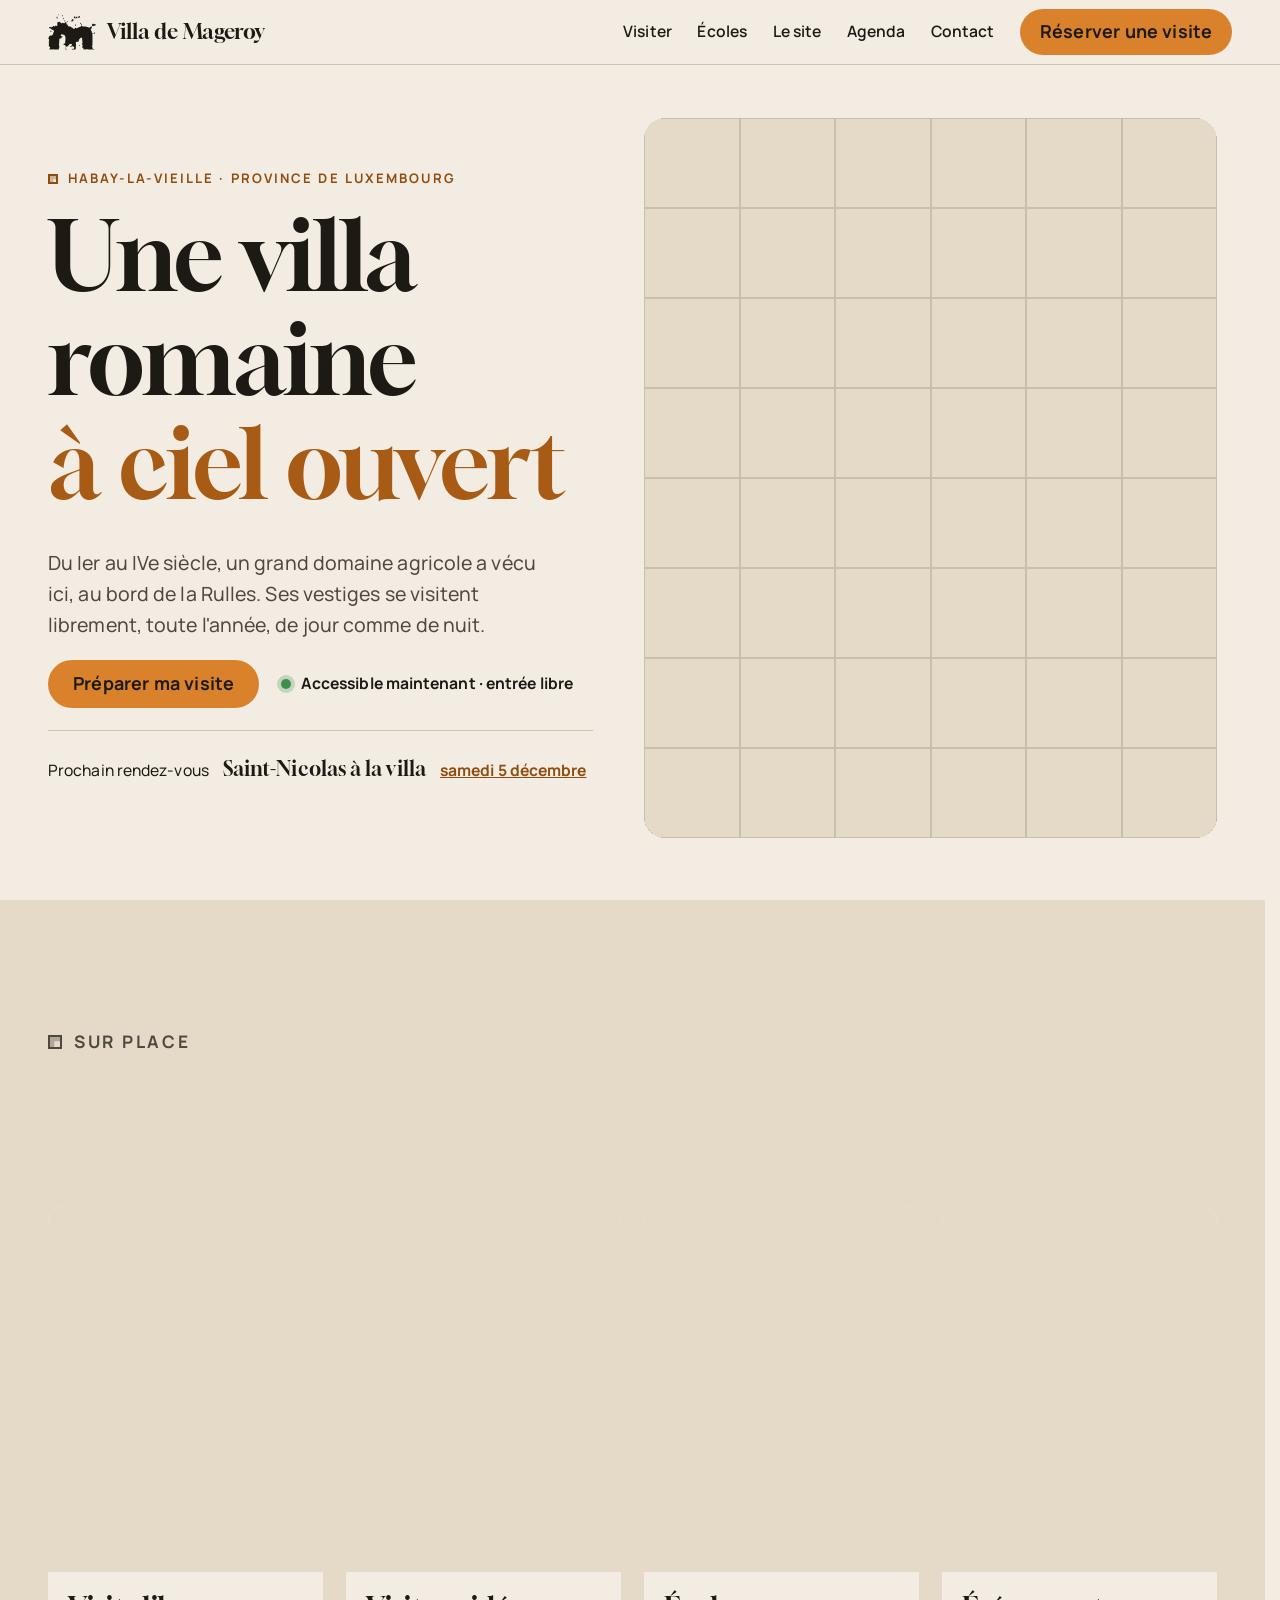
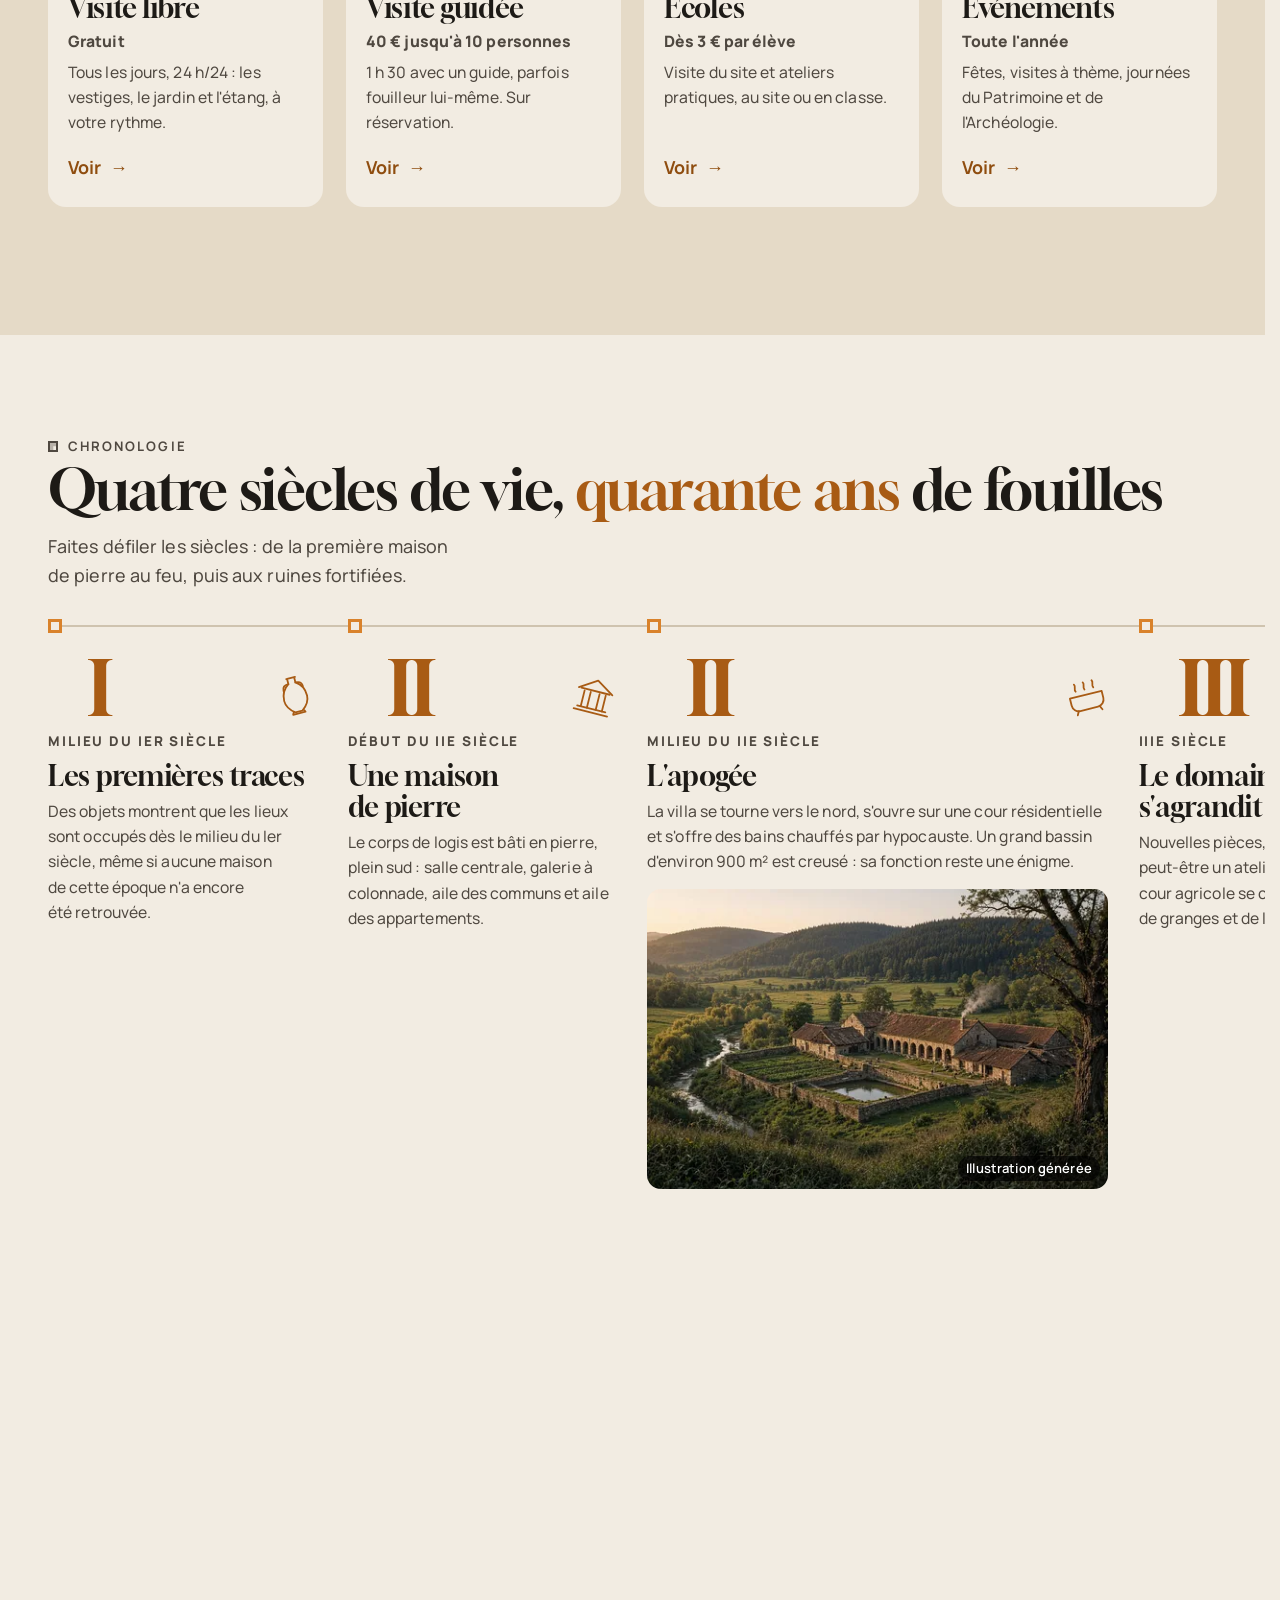
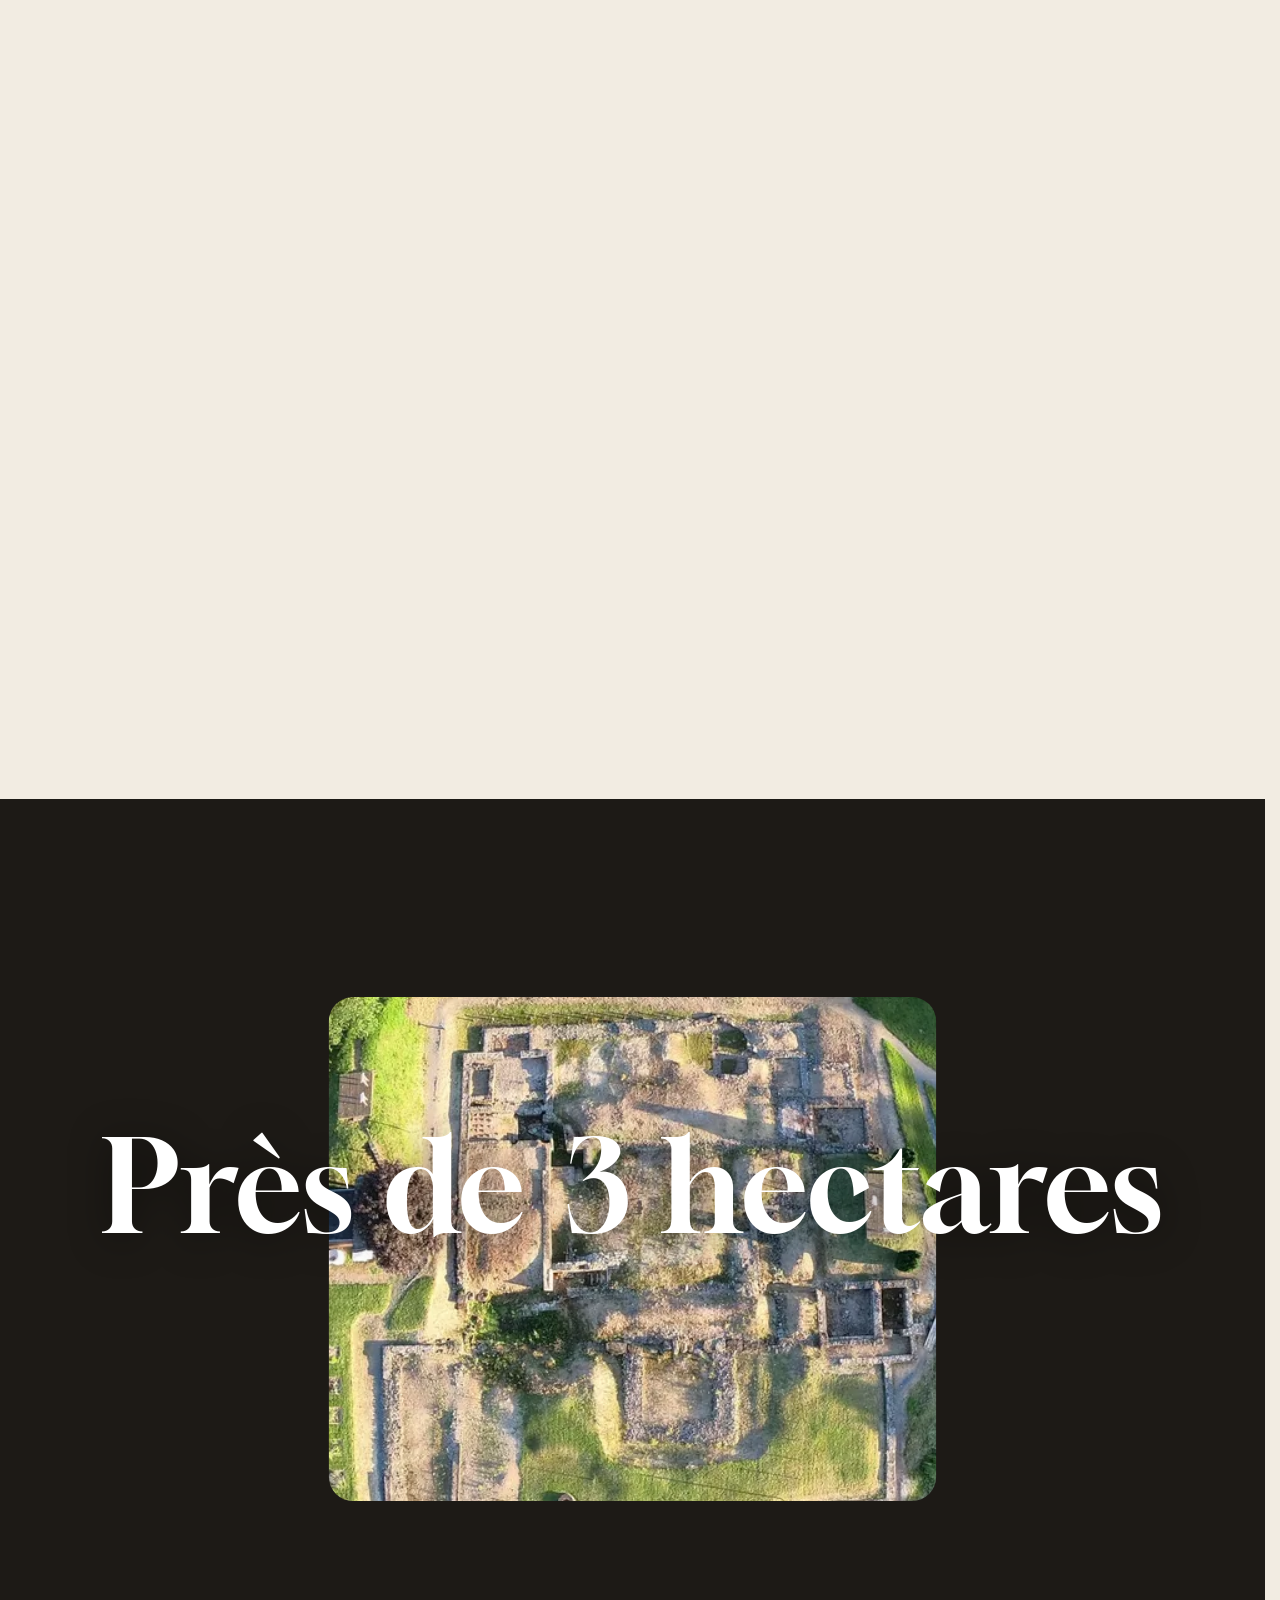
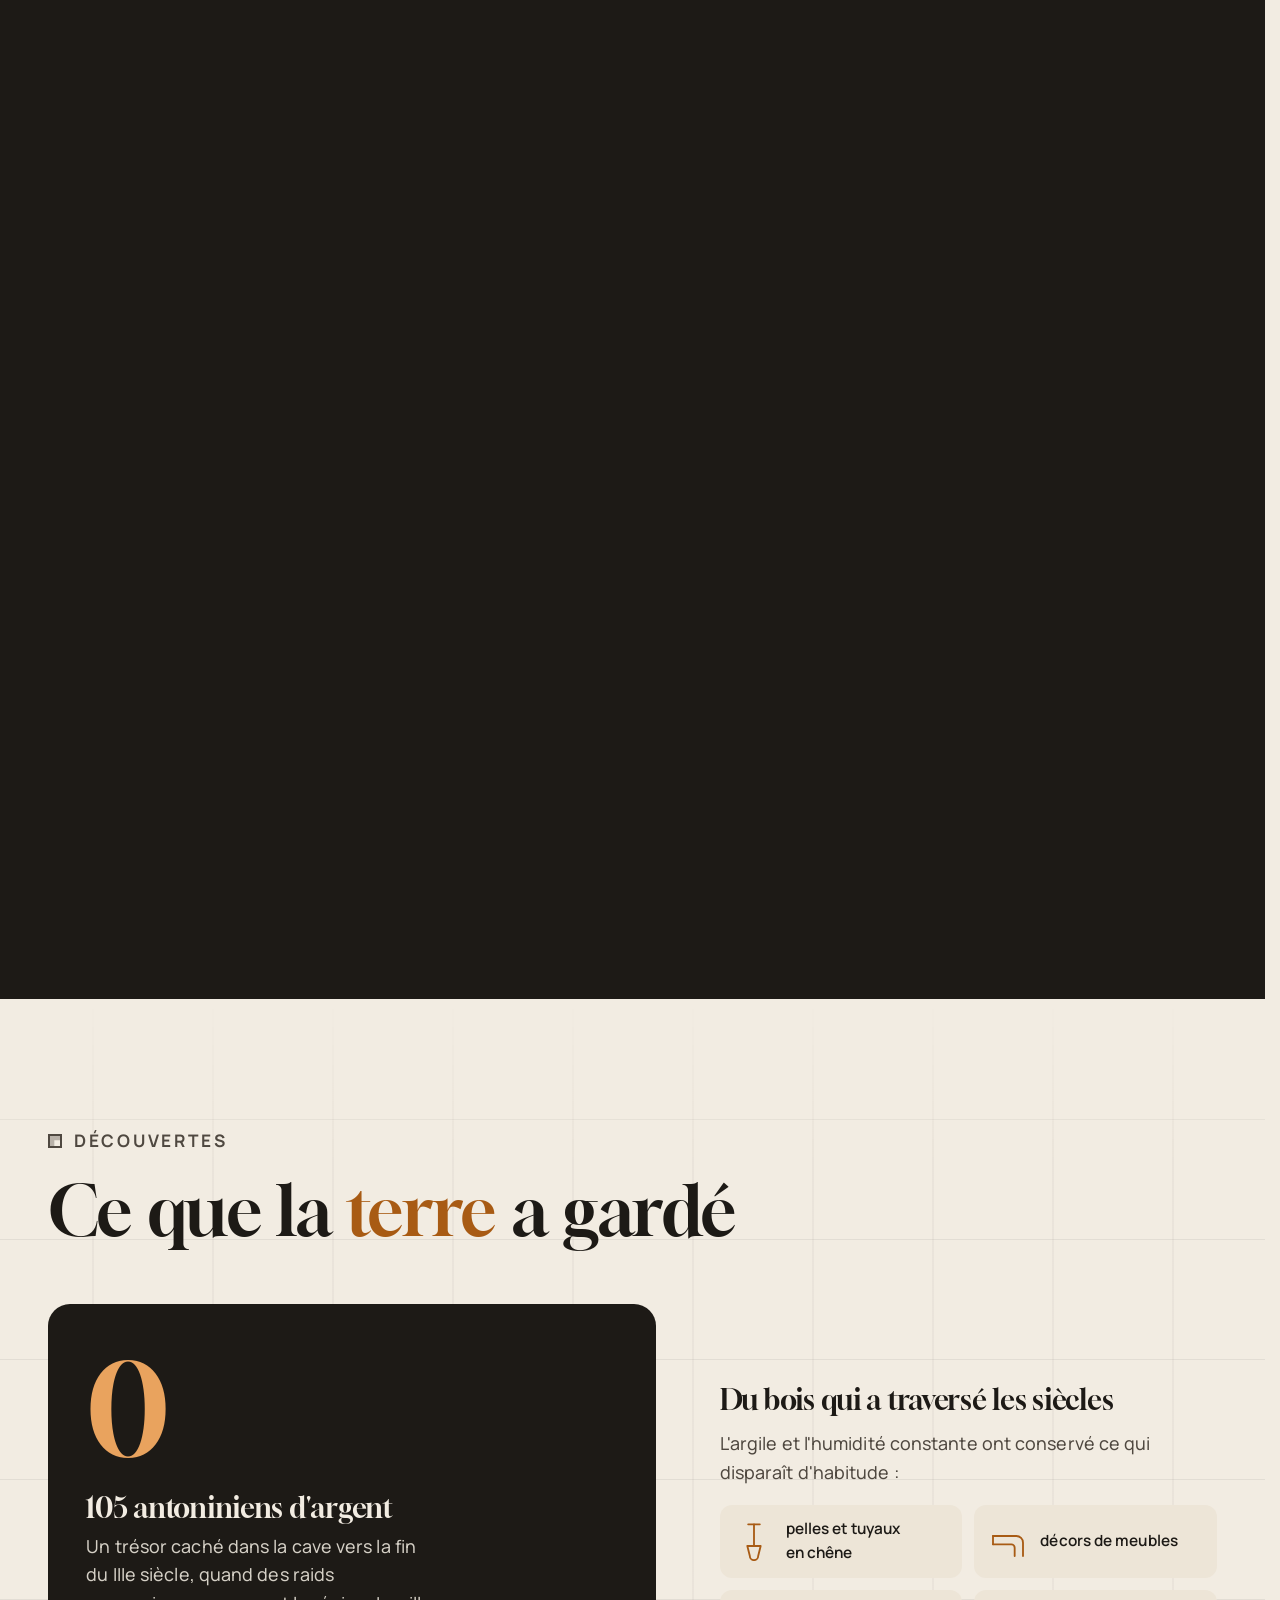
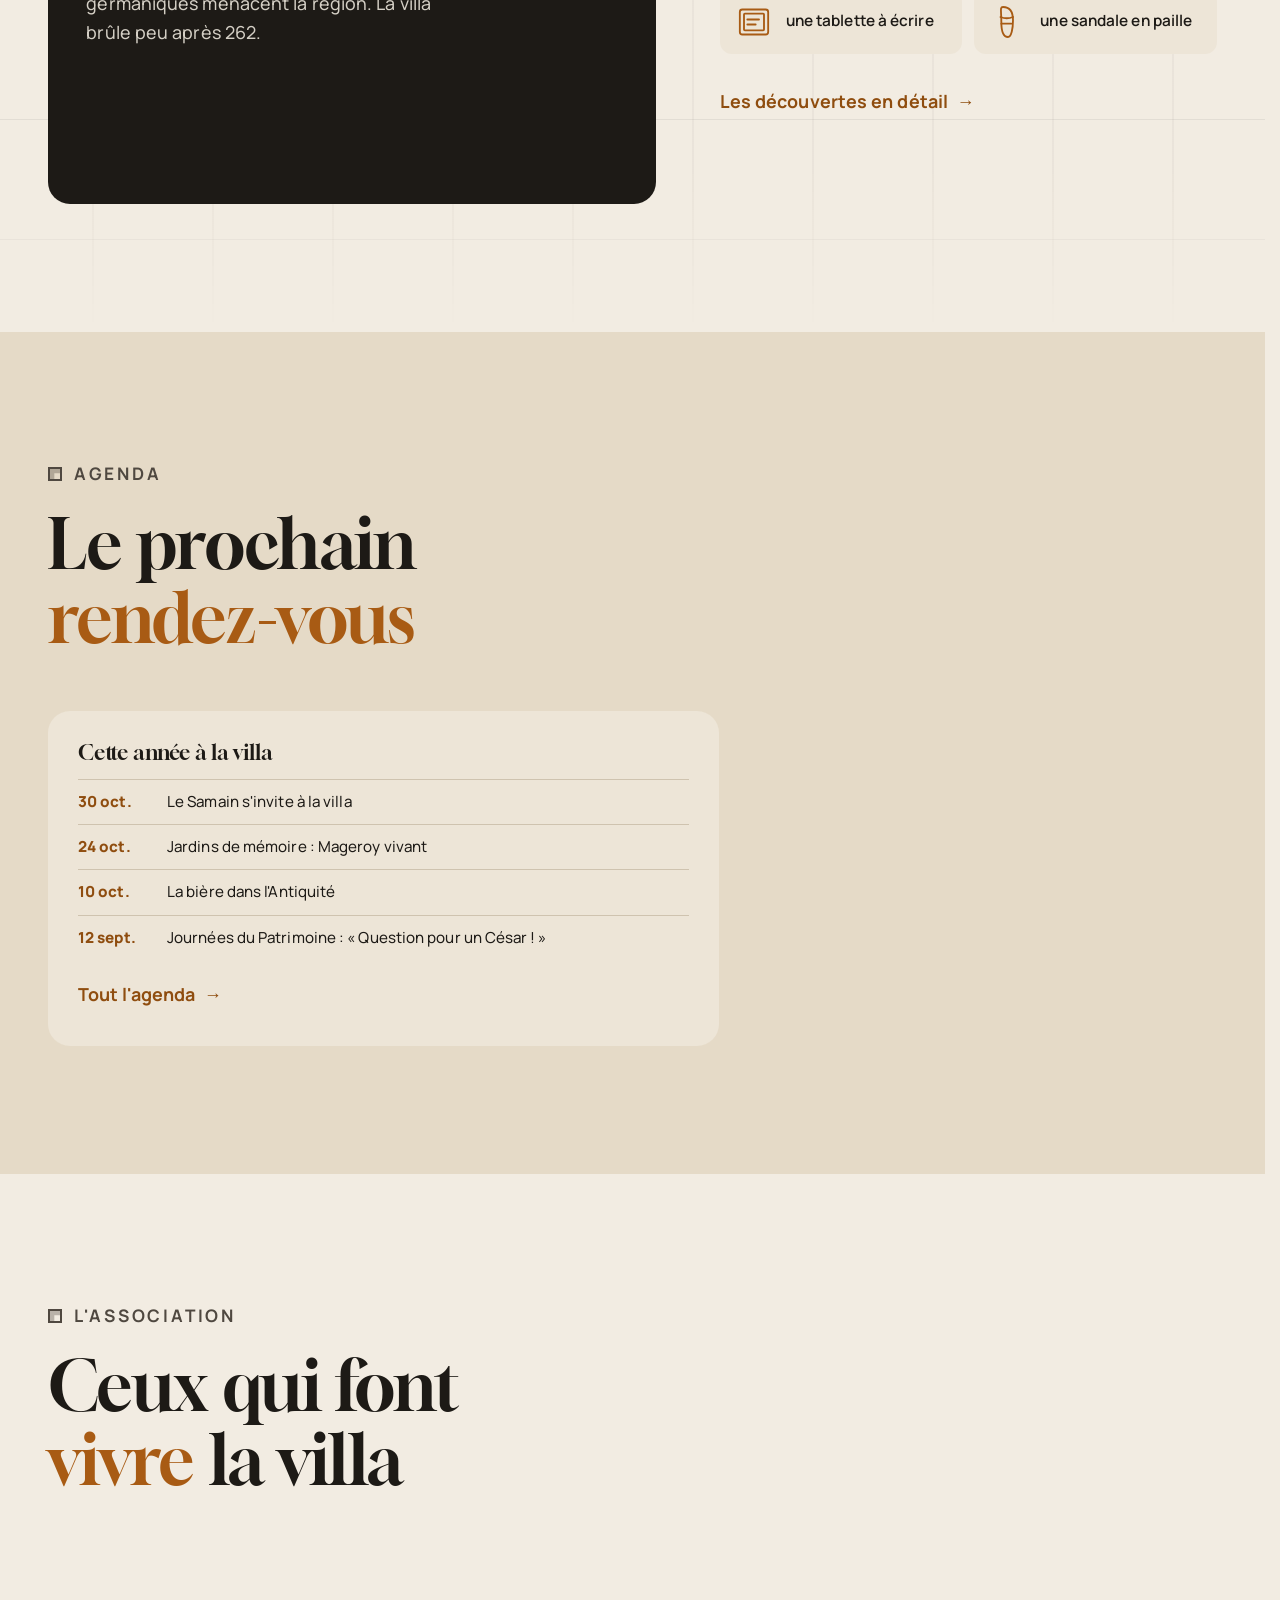
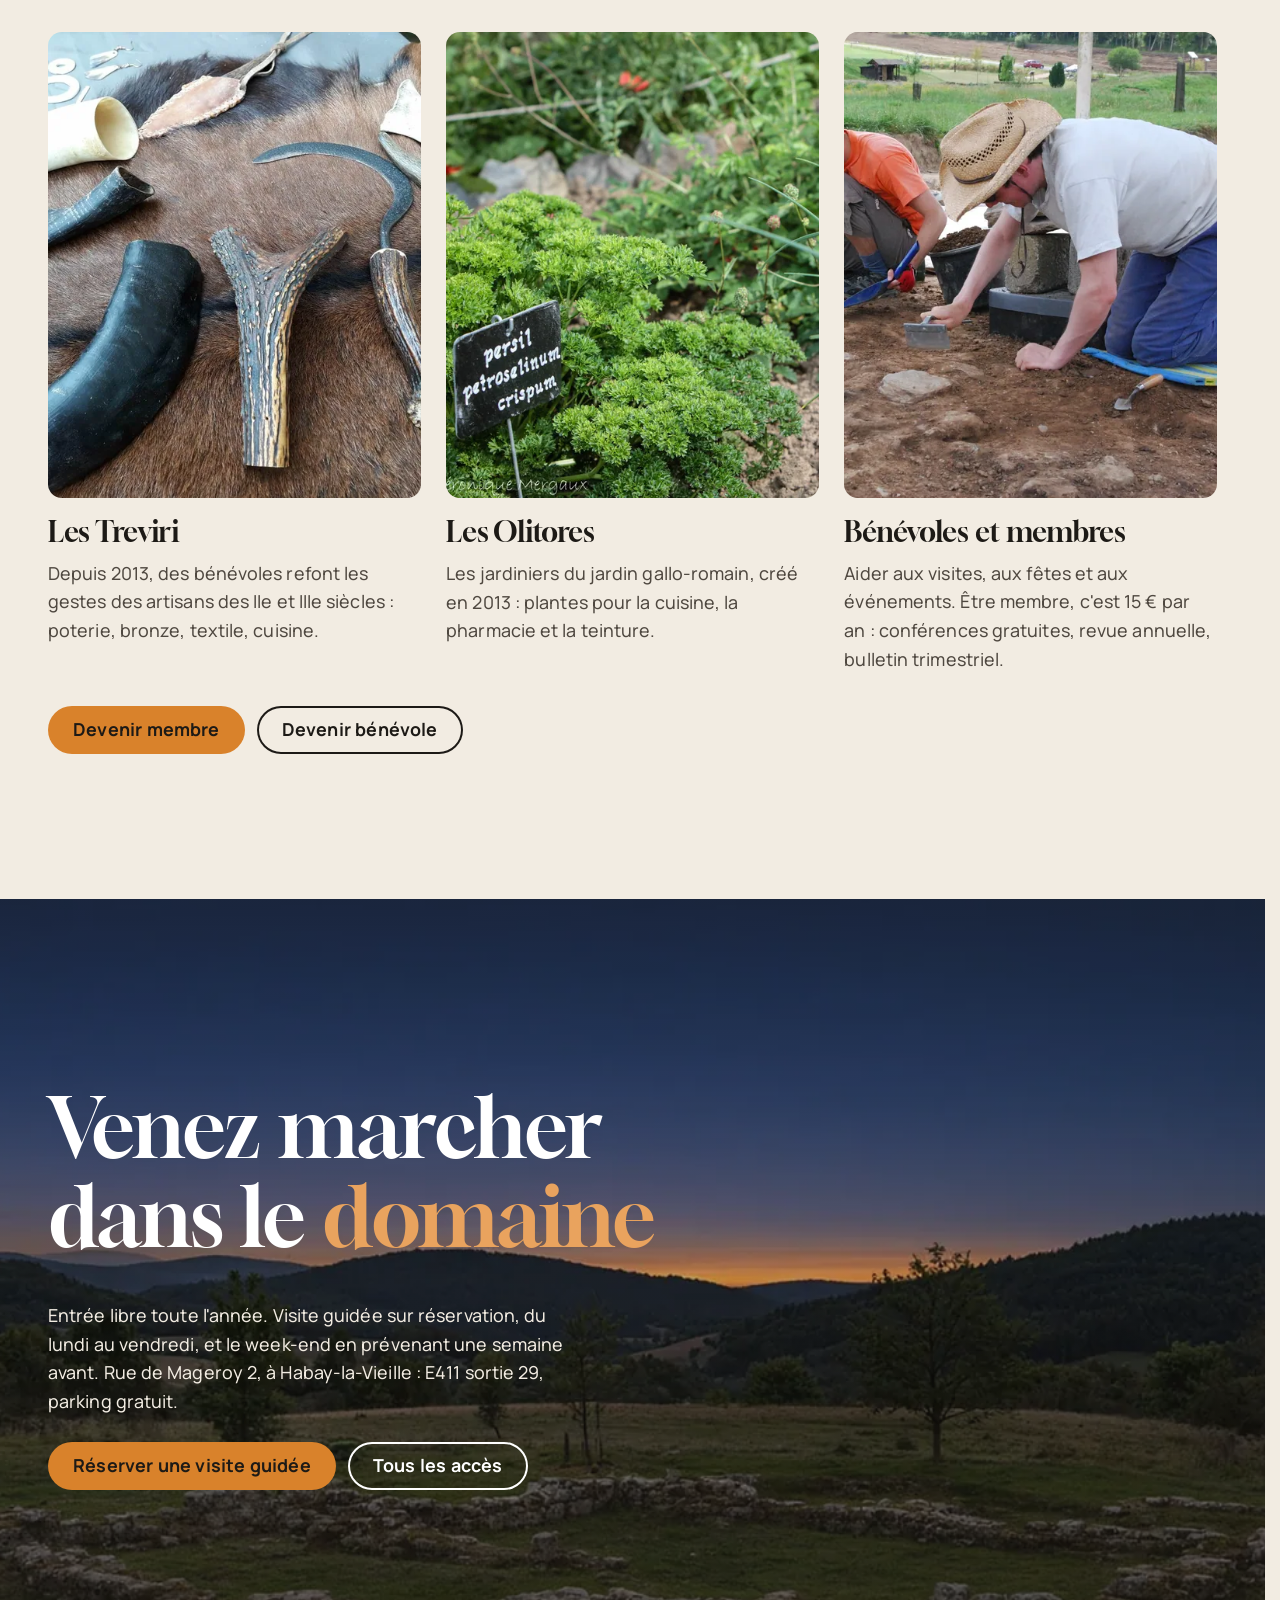
==== commit 66dd4aea: "Maquette v2 Co-Authored-By: Claude Opus 5.5 <noreply@anthropic.com> Claude-Session: https://claude.a" ====
--- a/index.html
+++ b/index.html
@@ -1,5 +1,5 @@
 <!doctype html>
-<html lang="fr" data-v="1">
+<html lang="fr" data-v="2">
 <head>
 <meta charset="utf-8">
 <meta name="viewport" content="width=device-width, initial-scale=1, viewport-fit=cover">
@@ -35,14 +35,14 @@
 })();</script>
 <link rel="preload" href="/assets/fonts/gloock-400.woff2" as="font" type="font/woff2" crossorigin>
 <link rel="preload" href="/assets/fonts/manrope-variable.woff2" as="font" type="font/woff2" crossorigin>
-<link rel="stylesheet" href="/assets/css/socle.css?v=1">
-<link rel="stylesheet" href="/assets/css/site.css?v=1">
-<link rel="modulepreload" href="/assets/js/site.js?v=1">
-<link rel="modulepreload" href="/assets/js/socle/index.js?v=1">
+<link rel="stylesheet" href="/assets/css/socle.css?v=2">
+<link rel="stylesheet" href="/assets/css/site.css?v=2">
+<link rel="modulepreload" href="/assets/js/site.js?v=2">
+<link rel="modulepreload" href="/assets/js/socle/index.js?v=2">
 <script src="/assets/vendor/gsap.min.js" defer></script>
 <script src="/assets/vendor/ScrollTrigger.min.js" defer></script>
 <script src="/assets/vendor/SplitText.min.js" defer></script>
-<script type="module" src="/assets/js/site.js?v=1"></script>
+<script type="module" src="/assets/js/site.js?v=2"></script>
 <meta name="theme-color" content="#F2ECE2">
 <link rel="icon" href="/assets/images/favicon.svg" type="image/svg+xml">
 <link rel="apple-touch-icon" href="/assets/images/apple-touch-icon.png">
@@ -128,7 +128,7 @@
   <div class="conteneur">
     <div class="section-tete">
       <p class="surtitre">Sur place</p>
-      <h2 data-anime="lignes">Que faire à Mageroy ?</h2>
+      <h2 data-anime="lignes">Que faire à <span class="mot">Mageroy</span> ?</h2>
     </div>
     <ul class="cartes" data-anime="cascade">
       <li class="carte-faire" data-survol="incline" data-survol-force="4">
@@ -186,23 +186,23 @@
 <section class="frise" id="siecles" data-scene data-entete-cache aria-label="Les siècles de la villa">
   <div class="frise-scene">
     <div class="frise-tete">
-      <div><p class="surtitre">Chronologie</p><h2 data-anime="lignes">Quatre siècles de vie, quarante ans de fouilles</h2></div>
+      <div><p class="surtitre">Chronologie</p><h2 data-anime="lignes">Quatre siècles de vie, <span class="mot">quarante ans</span> de fouilles</h2></div>
       <p class="masque-ecran-bas">Faites défiler les siècles : de la première maison de pierre au feu, puis aux ruines fortifiées.</p>
     </div>
-    <ol class="frise-piste" data-frise-piste data-effet="frise">
+    <ol class="frise-piste" data-frise-piste data-effet="frise" data-visuel>
       <span class="frise-ligne" aria-hidden="true"><span></span></span>
       <li class="etape">
-        <span class="etape-siecle" aria-hidden="true">I</span>
+        <span class="etape-tete" aria-hidden="true"><span class="etape-siecle">I</span><svg class="etape-icone" viewBox="0 0 48 48" aria-hidden="true"><path d="M19 5h10M20 5v6c-6 4-9 10-9 17 0 7 5 12 9 15h8c4-3 9-8 9-15 0-7-3-13-9-17V5"/><path d="M20 11c-5 0-7 3-7 6M28 11c5 0 7 3 7 6M18 43l-1 2h14l-1-2"/></svg></span>
         <span class="etape-quand">Milieu du Ier siècle</span>
         <h3>Les premières traces</h3>
         <p>Des objets montrent que les lieux sont occupés dès le milieu du Ier siècle, même si aucune maison de cette époque n&#39;a encore été retrouvée.</p>
       </li><li class="etape">
-        <span class="etape-siecle" aria-hidden="true">II</span>
+        <span class="etape-tete" aria-hidden="true"><span class="etape-siecle">II</span><svg class="etape-icone" viewBox="0 0 48 48" aria-hidden="true"><path d="M5 20 24 8l19 12"/><path d="M8 20h32M8 40h32M5 44h38"/><path d="M12 22v18M19 22v18M29 22v18M36 22v18"/></svg></span>
         <span class="etape-quand">Début du IIe siècle</span>
         <h3>Une maison de pierre</h3>
         <p>Le corps de logis est bâti en pierre, plein sud : salle centrale, galerie à colonnade, aile des communs et aile des appartements.</p>
       </li><li class="etape etape--image">
-        <span class="etape-siecle" aria-hidden="true">II</span>
+        <span class="etape-tete" aria-hidden="true"><span class="etape-siecle">II</span><svg class="etape-icone" viewBox="0 0 48 48" aria-hidden="true"><path d="M6 24h36v8a8 8 0 0 1-8 8H14a8 8 0 0 1-8-8z"/><path d="M14 18c-2-3 2-5 0-8M24 18c-2-3 2-5 0-8M34 18c-2-3 2-5 0-8"/><path d="M12 40l-2 4M36 40l2 4"/></svg></span>
         <span class="etape-quand">Milieu du IIe siècle</span>
         <h3>L&#39;apogée</h3>
         <p>La villa se tourne vers le nord, s&#39;ouvre sur une cour résidentielle et s&#39;offre des bains chauffés par hypocauste. Un grand bassin d&#39;environ 900 m² est creusé : sa fonction reste une énigme.</p>
@@ -212,27 +212,27 @@
   </picture><figcaption class="mention-ia">Illustration générée</figcaption>
 </figure>
       </li><li class="etape">
-        <span class="etape-siecle" aria-hidden="true">III</span>
+        <span class="etape-tete" aria-hidden="true"><span class="etape-siecle">III</span><svg class="etape-icone" viewBox="0 0 48 48" aria-hidden="true"><path d="M8 38h28l4 6H4z"/><path d="M12 38c2-5 6-7 12-7s10 2 12 7"/><path d="M27 8l10 10M30 5l-6 6 10 10 6-6zM29 16 17 28"/></svg></span>
         <span class="etape-quand">IIIe siècle</span>
         <h3>Le domaine s&#39;agrandit</h3>
         <p>Nouvelles pièces, porche d&#39;entrée, peut-être un atelier de bronziers ; la cour agricole se complète d&#39;écuries, de granges et de logements.</p>
       </li><li class="etape">
-        <span class="etape-siecle" aria-hidden="true">III</span>
+        <span class="etape-tete" aria-hidden="true"><span class="etape-siecle">III</span><svg class="etape-icone" viewBox="0 0 48 48" aria-hidden="true"><path d="M24 42c-8 0-13-5-13-12 0-8 7-11 8-20 5 4 6 8 6 12 2-2 3-5 3-8 5 4 9 10 9 16 0 7-5 12-13 12z"/></svg></span>
         <span class="etape-quand">Fin du IIIe siècle</span>
         <h3>Le feu</h3>
         <p>Les raids germaniques troublent la région. Un trésor de 105 antoniniens d&#39;argent est caché dans la cave. Après 262, la villa brûle, puis est abandonnée.</p>
       </li><li class="etape">
-        <span class="etape-siecle" aria-hidden="true">IV</span>
+        <span class="etape-tete" aria-hidden="true"><span class="etape-siecle">IV</span><svg class="etape-icone" viewBox="0 0 48 48" aria-hidden="true"><path d="M12 44V14h24v30M12 14V6h5v4h5V6h4v4h5V6h5v8"/><path d="M8 44h32M21 44v-8a3 3 0 0 1 6 0v8M22 22h4"/></svg></span>
         <span class="etape-quand">Jusqu&#39;à la fin du IVe siècle</span>
         <h3>Les ruines fortifiées</h3>
         <p>Un groupe organisé réoccupe et fortifie les ruines : latrines, tour-silo et deux séchoirs à blé. Quelques objets montrent une présence jusqu&#39;à la seconde moitié du siècle.</p>
       </li><li class="etape">
-        <span class="etape-siecle" aria-hidden="true">XVII</span>
+        <span class="etape-tete" aria-hidden="true"><span class="etape-siecle">XVII</span><svg class="etape-icone" viewBox="0 0 48 48" aria-hidden="true"><path d="M6 44h36M10 44c0-14 6-22 14-22s14 8 14 22"/><path d="M19 44v-6a5 5 0 0 1 10 0v6"/><path d="M22 16c-3-3 3-5 0-9M28 16c-2-2 2-4 0-6"/></svg></span>
         <span class="etape-quand">XVIIe siècle</span>
         <h3>Les pierres s&#39;en vont</h3>
         <p>Les derniers murs visibles sont arasés et un four à chaux s&#39;installe dans les ruines du corps de logis.</p>
       </li><li class="etape">
-        <span class="etape-siecle" aria-hidden="true">1984</span>
+        <span class="etape-tete" aria-hidden="true"><span class="etape-siecle">1984</span><svg class="etape-icone" viewBox="0 0 48 48" aria-hidden="true"><path d="M8 40 24 8l16 32z"/><path d="M24 8V4M24 24v10"/><path d="M17 26h14"/></svg></span>
         <span class="etape-quand">Depuis 1984</span>
         <h3>Les fouilles</h3>
         <p>Le groupe d&#39;archéologie de Habay, devenu l&#39;asbl ARC-HAB en 1991, fouille, étudie et présente le site, campagne après campagne.</p>
@@ -259,7 +259,7 @@
   <div class="conteneur">
     <div class="section-tete">
       <p class="surtitre">Découvertes</p>
-      <h2 data-anime="lignes">Ce que la terre a gardé</h2>
+      <h2 data-anime="lignes">Ce que la <span class="mot">terre</span> a gardé</h2>
     </div>
     <div class="terre-grille">
       <div class="tresor sur-charbon" data-effet="tresor">
@@ -288,7 +288,7 @@
   <div class="conteneur">
     <div class="section-tete">
       <p class="surtitre">Agenda</p>
-      <h2 data-anime="lignes">Le prochain rendez-vous</h2>
+      <h2 data-anime="lignes">Le prochain <span class="mot">rendez-vous</span></h2>
     </div>
     <div class="rdv-grille">
       <article class="ticket" data-anime="rideau" data-prochain-evenement data-debut="2026-12-05T14:00">
@@ -312,7 +312,7 @@
   <div class="conteneur">
     <div class="section-tete">
       <p class="surtitre">L&#39;association</p>
-      <h2 data-anime="lignes">Ceux qui font vivre la villa</h2>
+      <h2 data-anime="lignes">Ceux qui font <span class="mot">vivre</span> la villa</h2>
       <p data-anime>Le site est géré par l&#39;asbl ARC-HAB, avec une équipe de cinq personnes, un conseil d&#39;administration de sept membres et de nombreux bénévoles.</p>
     </div>
     <ul class="vivre-cartes" data-anime="cascade">
@@ -355,7 +355,7 @@
   </picture><figcaption class="mention-ia">Illustration générée</figcaption>
 </figure>
   <div class="fin-contenu">
-    <h2 data-anime="lignes">Venez marcher dans le domaine</h2>
+    <h2 data-anime="lignes">Venez marcher dans le <span class="mot">domaine</span></h2>
     <p data-anime>Entrée libre toute l&#39;année. Visite guidée sur réservation, du lundi au vendredi, et le week-end en prévenant une semaine avant. Rue de Mageroy 2, à Habay-la-Vieille : E411 sortie 29, parking gratuit.</p>
     <p class="fin-actions" data-anime><a href="/visiter#reserver" class="bouton" data-libelle="Visiter" data-survol="magnetique">Réserver une visite guidée</a><a href="/visiter#acces" class="bouton bouton--contour" data-libelle="Visiter">Tous les accès</a></p>
   </div>
--- a/assets/css/site.css
+++ b/assets/css/site.css
@@ -717,3 +717,79 @@
 @media (max-height: 500px) and (min-width: 761px) { .introuvable .tete-intro { display: none; } .introuvable h1.titre-page { font-size: 11vh; } }
 @media (max-height: 640px) and (min-width: 761px) { .date-geante { margin-bottom: .55em; } .date-geante span { font-size: 2rem; line-height: 1.15; } }
 .date-geante span { padding-bottom: .1em; }
+
+/* ===== Version 2 ===== */
+/* Titres : le mot mis en valeur passe en ambre clair sur les fonds sombres et les photos. */
+.fin .mot, .tete-plein .mot, .tresor .mot { color: var(--ambre-clair); }
+
+/* Accueil, téléphone : la photo ouvre l'écran, puis le titre et le bouton. */
+@media (max-width: 760px) {
+  .hero { gap: 16px; padding-top: calc(var(--entete-h) + 10px); }
+  .hero > .carroyage { order: -1; }
+  .hero-media { aspect-ratio: auto; height: 34svh; max-height: none; }
+  .hero-titre { font-size: clamp(2.3rem, 11.5vw, 3.6rem); margin-bottom: .25em; }
+}
+@media (max-width: 760px) and (max-height: 700px) { .hero-media { height: 28svh; } .hero-titre { font-size: clamp(2rem, 10vw, 2.7rem); } .hero .surtitre { display: none; } }
+
+/* Accueil : carré de fouille sous la souris (ou au doigt), avec le quadrillage en filigrane. */
+.hero .carroyage { overflow: hidden; border-radius: 22px; }
+.hero .carroyage::after { content: ''; position: absolute; inset: 0; z-index: 2; pointer-events: none; opacity: 0; transition: opacity .5s ease;
+  background-image: linear-gradient(to right, rgba(242,236,226,.42) 1px, transparent 1px), linear-gradient(to bottom, rgba(242,236,226,.42) 1px, transparent 1px);
+  background-size: calc(100% / var(--cols, 6)) calc(100% / var(--rows, 4)); }
+.hero .carroyage.est-survole::after { opacity: 1; }
+.carre-fouille { position: absolute; left: 0; top: 0; z-index: 3; pointer-events: none; border-radius: 3px; opacity: 0; transition: opacity .3s ease;
+  box-shadow: inset 0 0 0 3px var(--ambre-clair), 0 0 0 1px rgba(29,26,22,.3); background: color-mix(in srgb, var(--ambre-clair) 12%, transparent); }
+.carre-fouille.est-visible { opacity: 1; }
+.carre-fouille span { position: absolute; left: 8px; top: 8px; padding: 5px 8px; border-radius: 3px; background: var(--ambre-clair); color: var(--charbon); font: 800 13px/1 var(--police-texte); letter-spacing: .08em; }
+
+/* Frise : un pictogramme par étape, qui tourne au fil du défilement. */
+.etape-tete { display: flex; align-items: flex-end; justify-content: space-between; gap: 12px; }
+.etape-icone { width: clamp(40px, 3.4vw, 52px); height: auto; flex: none; color: var(--ambre-titre); margin-bottom: .35em; }
+.etape-icone * { fill: none; stroke: currentColor; stroke-width: 2; stroke-linecap: round; stroke-linejoin: round; }
+@media (max-height: 660px) and (min-width: 761px) { .etape-icone { width: 34px; margin-bottom: .2em; } }
+@media (max-width: 760px) { .etape-tete { justify-content: flex-start; gap: 18px; } .etape-icone { width: 40px; } }
+
+/* Trésor : le tas se pose sous le texte sur téléphone. */
+@media (max-width: 860px) { .tresor { min-height: 0; padding-bottom: 150px; } }
+
+/* Visiter : une photo par formule, des photos pour les balades, ouverture moins assombrie sur téléphone. */
+.formule-photo { grid-column: 1 / -1; grid-row: 1; aspect-ratio: 16 / 9; border-radius: 14px; margin-bottom: 10px; }
+.formule h3 { grid-row: 2; }
+.formule-prix { grid-row: 2 / span 2; }
+.formule--suspendue .formule-photo img { filter: grayscale(.75); opacity: .85; }
+@media (max-width: 460px) { .formule h3, .formule-prix { grid-row: auto; } }
+.autour li { padding: 0 0 24px; overflow: hidden; border-top: 0; background: var(--pierre); }
+.autour .media { aspect-ratio: 4 / 3; border-radius: 0; margin-bottom: 18px; }
+.autour h3, .autour p { padding-inline: 24px; }
+.autour h3 { margin-top: 0; }
+@media (max-width: 760px) { .tete-plein > .media::after { background: linear-gradient(0deg, rgba(20,18,15,.9) 0%, rgba(20,18,15,.66) 42%, rgba(20,18,15,.12) 78%, rgba(20,18,15,0) 100%); } }
+
+/* Le site : le chiffre de l'enclos remplace le schéma de cotes. */
+.chiffre-cle { display: grid; gap: 4px; margin: 22px 0 26px; padding-left: 18px; border-left: 4px solid var(--ambre); }
+.chiffre-cle strong { font-family: var(--police-titres); font-weight: 400; font-size: clamp(2.6rem, 1.8rem + 3vw, 4.4rem); line-height: 1.08; color: var(--ambre-titre); white-space: nowrap; font-variant-numeric: tabular-nums; }
+.chiffre-cle span { font-weight: 700; color: var(--texte-doux); }
+
+/* Agenda : la villa en images. */
+.retour { overflow: hidden; }
+.retour-piste { list-style: none; display: grid; grid-template-columns: repeat(5, minmax(0, 1fr)); gap: clamp(12px, 1.6vw, 24px); width: min(100%, calc(var(--largeur) + 2 * var(--gouttiere))); margin: clamp(24px, 4vw, 44px) auto 0; padding: 0 var(--gouttiere) 44px; }
+.retour-carte .media { aspect-ratio: 4 / 5; border-radius: 18px; }
+.retour-carte--bas { margin-top: 44px; }
+.retour-legende { margin: 12px 0 0; display: grid; gap: 4px; }
+.retour-legende time { font-size: .84rem; font-weight: 800; letter-spacing: .12em; text-transform: uppercase; color: var(--accent-texte); }
+.retour-legende span { font-family: var(--police-titres); font-size: 1.15rem; line-height: 1.25; }
+@media (max-width: 760px) {
+  .retour-piste { display: flex; overflow-x: auto; scroll-snap-type: x mandatory; gap: 14px; padding-bottom: 16px; scrollbar-width: none; overscroll-behavior-x: contain; }
+  .retour-piste::-webkit-scrollbar { display: none; }
+  .retour-piste { scroll-padding-inline: var(--gouttiere); }
+  .retour-carte { flex: 0 0 72vw; scroll-snap-align: start; }
+  .retour-carte--bas { margin-top: 0; }
+}
+
+/* Contact : le plan à côté des adresses. */
+.adresses-grille { display: grid; grid-template-columns: minmax(0, .85fr) minmax(0, 1.15fr); gap: clamp(18px, 3vw, 40px); align-items: start; }
+.adresses-grille .adresses { grid-template-columns: minmax(0, 1fr); margin: 0; gap: 14px; }
+#adresses .adresses-grille .plan-acces { max-width: none; margin: 0; }
+@media (max-width: 860px) { .adresses-grille { grid-template-columns: minmax(0, 1fr); } }
+/* Formules : le prix garde sa colonne (la règle des paragraphes pleine largeur ne s'applique pas à lui). */
+.formule > p.formule-prix { grid-column: 2; }
+@media (max-width: 460px) { .formule > p.formule-prix { grid-column: 1; } }
